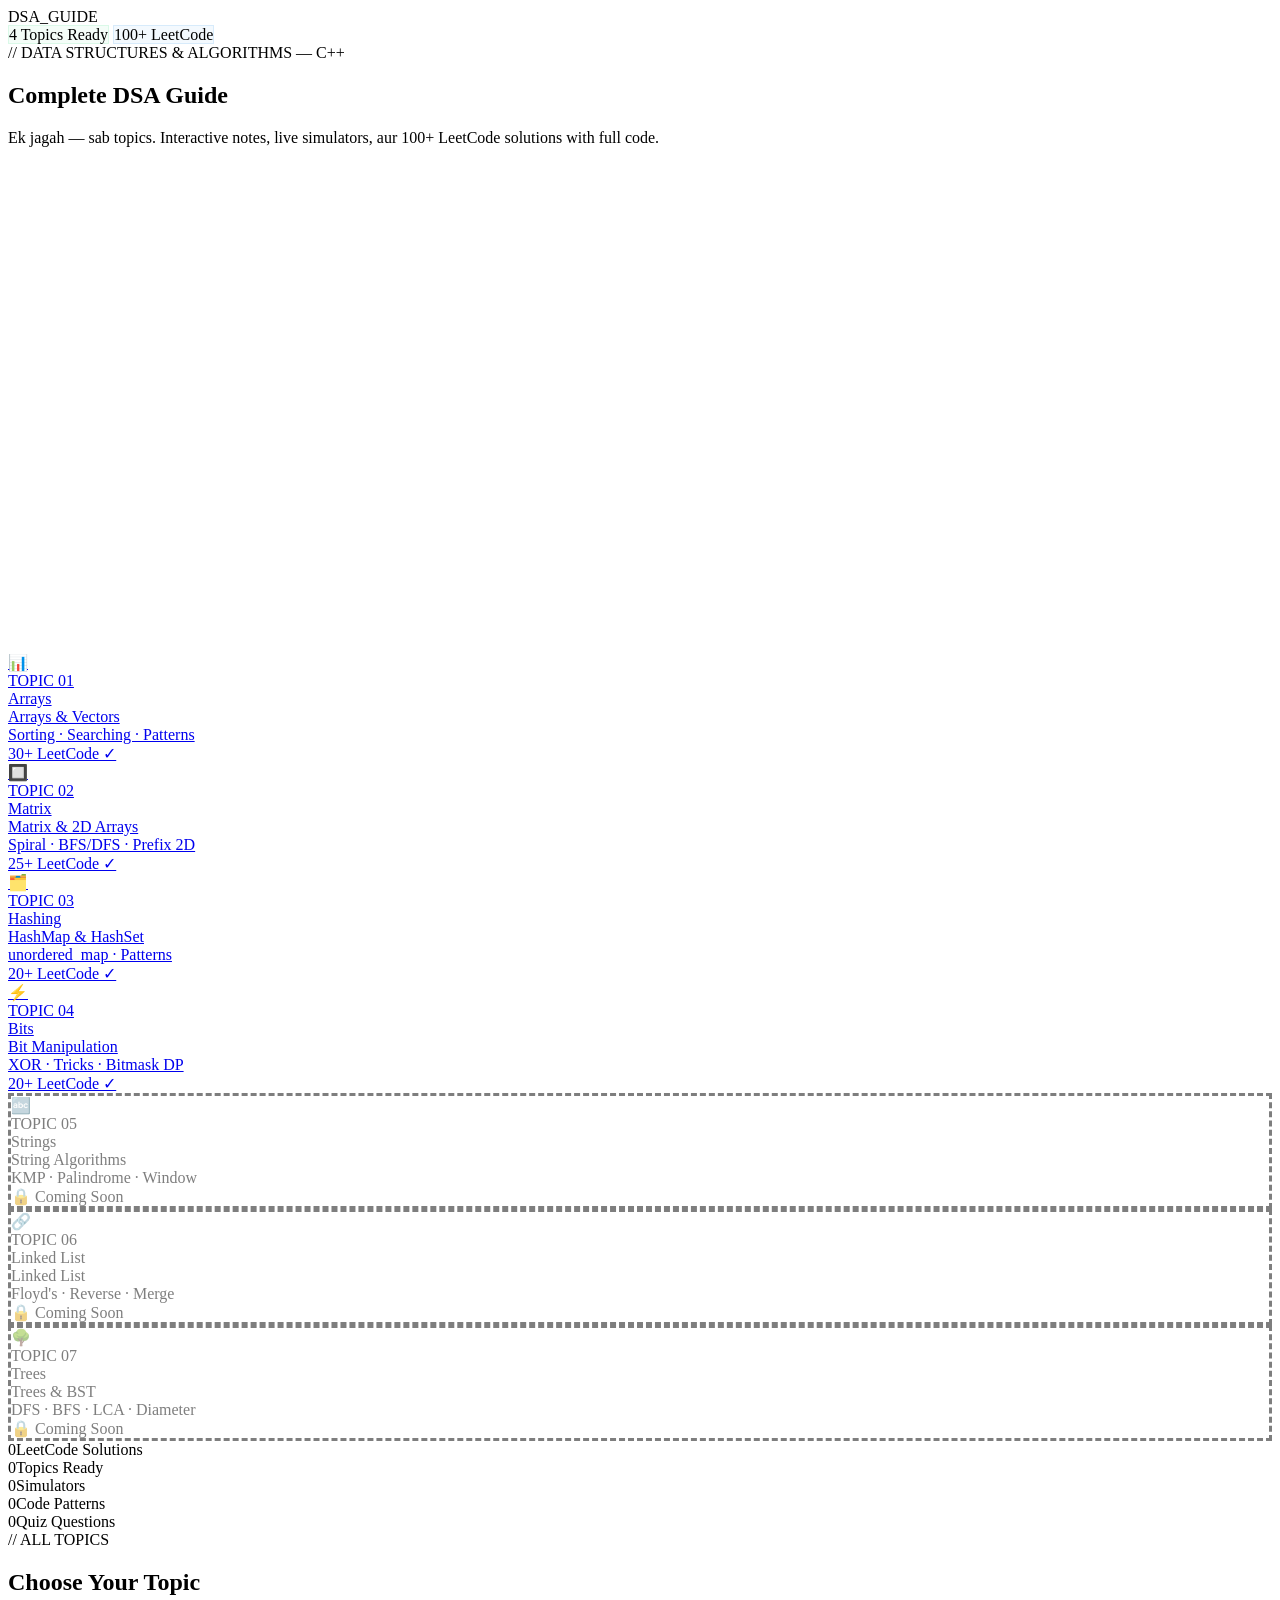
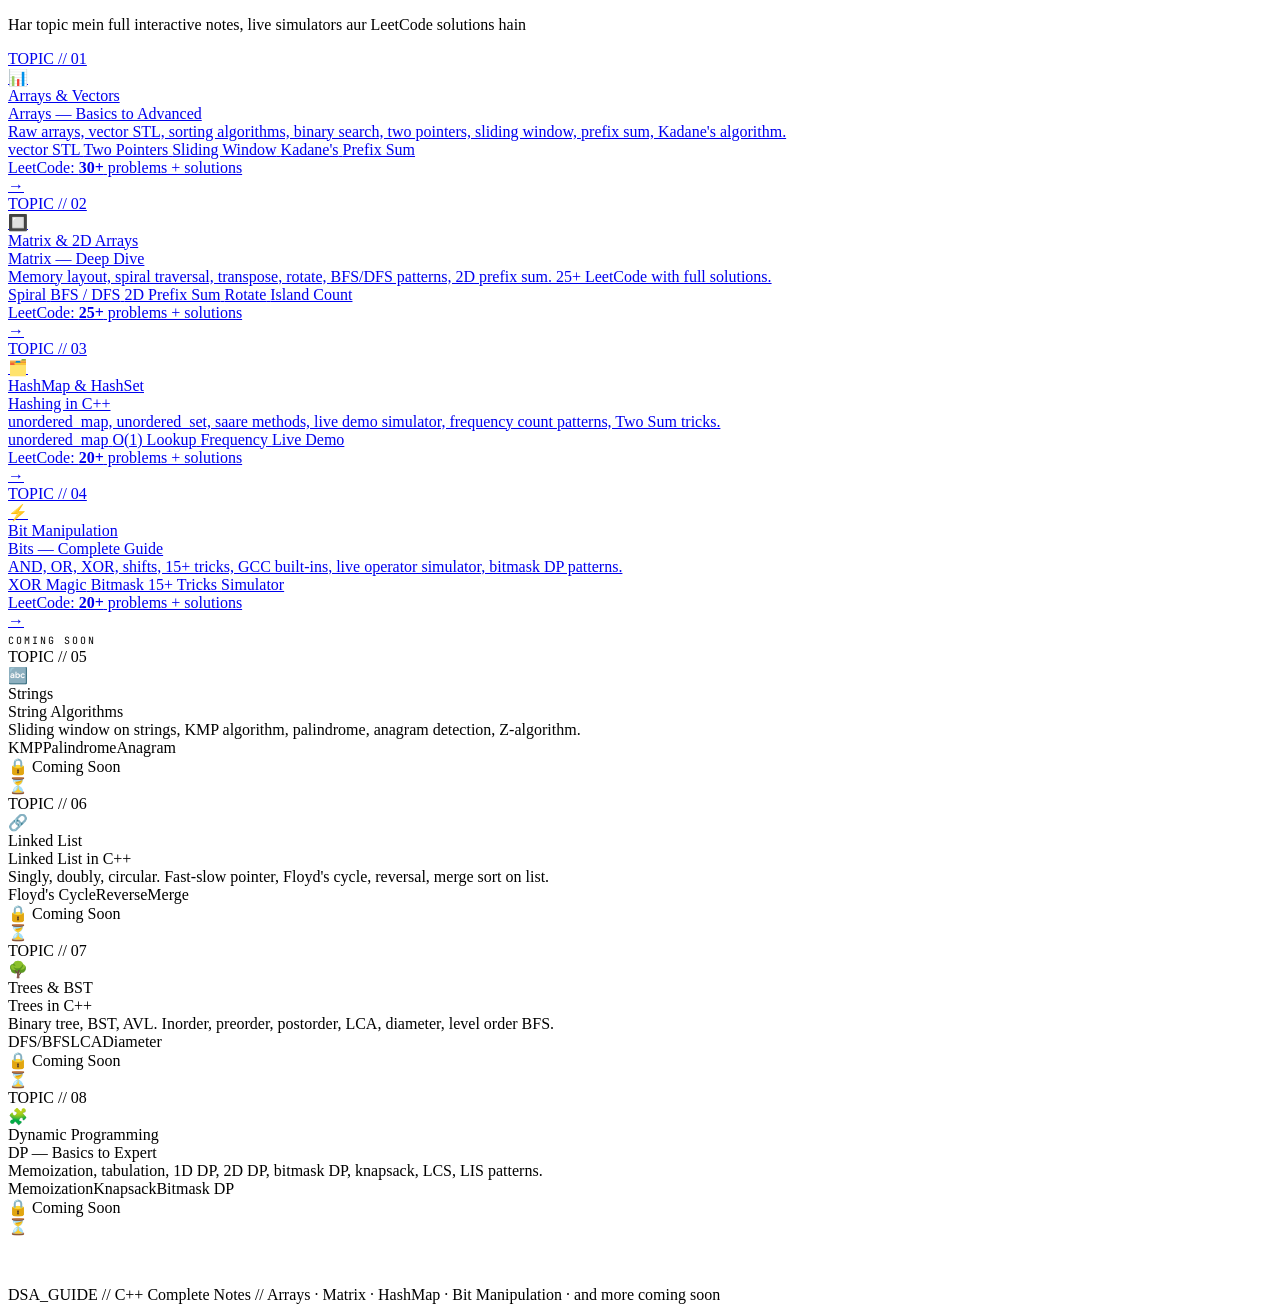
==== index.html @ 119d4ad2 "Add files via upload" ====
<!DOCTYPE html>
<html lang="hi">
<head>
<meta charset="UTF-8"/>
<meta name="viewport" content="width=device-width, initial-scale=1.0"/>
<title>DSA Guide — Complete Learning Hub</title>

<link rel="stylesheet" href="style.css">
<link href="https://fonts.googleapis.com/css2?family=Space+Grotesk:wght@300;400;500;600;700&family=Orbitron:wght@400;700;900&family=JetBrains+Mono:wght@400;600;700&display=swap" rel="stylesheet"/>


</head>
<body>

<div class="c-dot" id="cDot"></div>
<div class="c-ring" id="cRing"></div>
<div class="grid-bg"></div>
<div class="bglow"></div>

<!-- ── HEADER ── -->
<header class="site-header">
  <div class="logo">DSA_GUIDE</div>
  <div class="header-right">
    <span class="hbadge" style="background:rgba(118,228,167,.08);color:var(--c2);border:1px solid rgba(118,228,167,.2);">4 Topics Ready</span>
    <span class="hbadge" style="background:rgba(99,179,237,.08);color:var(--c1);border:1px solid rgba(99,179,237,.2);">100+ LeetCode</span>
  </div>
</header>

<!-- ── HERO ── -->
<section class="hero">
  <div class="hero-eyebrow">// DATA STRUCTURES & ALGORITHMS — C++</div>
  <h1 class="hero-title">
    <span class="t1">Complete</span>
    <span class="t2">DSA Guide</span>
  </h1>
  <p class="hero-sub">Ek jagah — sab topics. Interactive notes, live simulators, aur 100+ LeetCode solutions with full code.</p>

  <!-- 3D VISUALIZER -->
  <div class="viz3d">

    <!-- orbit rings decorative -->
    <div class="oring" style="width:190px;height:190px;border-color:rgba(99,179,237,.07);animation-duration:22s;transform:translate(-50%,-50%) rotate(0);">
      <div class="oring-dot" style="background:var(--c1);box-shadow:0 0 8px var(--c1);"></div>
    </div>
    <div class="oring" style="width:300px;height:300px;border-color:rgba(118,228,167,.05);animation-duration:32s;animation-direction:reverse;transform:translate(-50%,-50%) rotate(90deg);">
      <div class="oring-dot" style="background:var(--c2);box-shadow:0 0 8px var(--c2);"></div>
    </div>

    <!-- CENTRAL STICK -->
    <div class="stick-wrap">
      <div class="stick-top"></div>
      <div class="stick-main">
        <div class="stick-tip"></div>
        <div class="stick-bead" style="animation-duration:3.5s;animation-delay:0s;"></div>
        <div class="stick-bead" style="animation-duration:3.5s;animation-delay:-1.75s;"></div>
      </div>
      <div class="stick-bottom"></div>
    </div>

    <!-- ─── NODES ─── -->
    <!-- Each node: position absolute left:50% for right nodes, right:50%+left:auto for left -->
    <!-- RIGHT nodes go to the right of stick, LEFT nodes go to the left -->

    <!-- 01 Arrays — RIGHT, y=20 -->
    <a href="Array/index.html" class="node right" style="top:20px;left:50%;" title="Arrays & Vectors">
      <div class="n-line" style="width:55px;--nc:var(--c1);"></div>
      <div class="n-card" style="--nc:var(--c1);--ng:rgba(99,179,237,.1);--fd:0s;">
        <div class="n-icon">📊</div>
        <div class="n-num">TOPIC 01</div>
        <div class="n-label">Arrays</div>
        <div class="n-title">Arrays & Vectors</div>
        <div class="n-desc">Sorting · Searching · Patterns</div>
        <span class="n-tag" style="--nc:var(--c1);">30+ LeetCode ✓</span>
      </div>
    </a>

    <!-- 02 Matrix — LEFT, y=120 -->
    <a href="MATRIX/index.html" class="node left" style="top:120px;right:50%;left:auto;" title="Matrix & 2D Arrays">
      <div class="n-line" style="width:70px;--nc:var(--c2);"></div>
      <div class="n-card" style="--nc:var(--c2);--ng:rgba(118,228,167,.1);--fd:-0.8s;">
        <div class="n-icon">🔲</div>
        <div class="n-num">TOPIC 02</div>
        <div class="n-label">Matrix</div>
        <div class="n-title">Matrix & 2D Arrays</div>
        <div class="n-desc">Spiral · BFS/DFS · Prefix 2D</div>
        <span class="n-tag" style="--nc:var(--c2);">25+ LeetCode ✓</span>
      </div>
    </a>

    <!-- 03 Hashing — RIGHT, y=230 -->
    <a href="HASHING/index.html" class="node right" style="top:230px;left:50%;" title="HashMap & HashSet">
      <div class="n-line" style="width:80px;--nc:var(--c3);"></div>
      <div class="n-card" style="--nc:var(--c3);--ng:rgba(246,173,85,.1);--fd:-1.5s;">
        <div class="n-icon">🗂️</div>
        <div class="n-num">TOPIC 03</div>
        <div class="n-label">Hashing</div>
        <div class="n-title">HashMap & HashSet</div>
        <div class="n-desc">unordered_map · Patterns</div>
        <span class="n-tag" style="--nc:var(--c3);">20+ LeetCode ✓</span>
      </div>
    </a>

    <!-- 04 Bit Manipulation — LEFT, y=340 -->
    <a href="BIT_MANIPULATION/index.html" class="node left" style="top:340px;right:50%;left:auto;" title="Bit Manipulation">
      <div class="n-line" style="width:90px;--nc:var(--c5);"></div>
      <div class="n-card" style="--nc:var(--c5);--ng:rgba(183,148,244,.1);--fd:-2.2s;">
        <div class="n-icon">⚡</div>
        <div class="n-num">TOPIC 04</div>
        <div class="n-label">Bits</div>
        <div class="n-title">Bit Manipulation</div>
        <div class="n-desc">XOR · Tricks · Bitmask DP</div>
        <span class="n-tag" style="--nc:var(--c5);">20+ LeetCode ✓</span>
      </div>
    </a>

    <!-- 05 Strings — RIGHT, y=455 (COMING SOON) -->
    <div class="node right n-lock" style="top:455px;left:50%;">
      <div class="n-line" style="width:60px;--nc:var(--c7);opacity:.25;"></div>
      <div class="n-card" style="--nc:var(--c7);--ng:rgba(118,228,207,.06);--fd:-0.4s;opacity:.5;border-style:dashed;">
        <div class="n-icon">🔤</div>
        <div class="n-num">TOPIC 05</div>
        <div class="n-label">Strings</div>
        <div class="n-title">String Algorithms</div>
        <div class="n-desc">KMP · Palindrome · Window</div>
        <span class="n-tag" style="--nc:var(--c7);">🔒 Coming Soon</span>
      </div>
    </div>

    <!-- 06 Linked List — LEFT, y=560 (COMING SOON) -->
    <div class="node left n-lock" style="top:560px;right:50%;left:auto;">
      <div class="n-line" style="width:75px;--nc:var(--c4);opacity:.25;"></div>
      <div class="n-card" style="--nc:var(--c4);--ng:rgba(252,129,129,.06);--fd:-3s;opacity:.5;border-style:dashed;">
        <div class="n-icon">🔗</div>
        <div class="n-num">TOPIC 06</div>
        <div class="n-label">Linked List</div>
        <div class="n-title">Linked List</div>
        <div class="n-desc">Floyd's · Reverse · Merge</div>
        <span class="n-tag" style="--nc:var(--c4);">🔒 Coming Soon</span>
      </div>
    </div>

    <!-- 07 Trees — RIGHT, y=660 (COMING SOON) -->
    <div class="node right n-lock" style="top:660px;left:50%;">
      <div class="n-line" style="width:65px;--nc:var(--c6);opacity:.25;"></div>
      <div class="n-card" style="--nc:var(--c6);--ng:rgba(246,224,94,.05);--fd:-1.2s;opacity:.5;border-style:dashed;">
        <div class="n-icon">🌳</div>
        <div class="n-num">TOPIC 07</div>
        <div class="n-label">Trees</div>
        <div class="n-title">Trees & BST</div>
        <div class="n-desc">DFS · BFS · LCA · Diameter</div>
        <span class="n-tag" style="--nc:var(--c6);">🔒 Coming Soon</span>
      </div>
    </div>

  </div><!-- /viz3d -->
</section>

<!-- ── STATS ── -->
<div class="stats-wrap reveal">
  <div class="stats-bar">
    <div class="stat-item" style="--sc:var(--c1);"><span class="stat-num" data-target="100">0</span><span class="stat-label">LeetCode Solutions</span></div>
    <div class="stat-item" style="--sc:var(--c2);"><span class="stat-num" data-target="4">0</span><span class="stat-label">Topics Ready</span></div>
    <div class="stat-item" style="--sc:var(--c3);"><span class="stat-num" data-target="6">0</span><span class="stat-label">Simulators</span></div>
    <div class="stat-item" style="--sc:var(--c5);"><span class="stat-num" data-target="40">0</span><span class="stat-label">Code Patterns</span></div>
    <div class="stat-item" style="--sc:var(--c7);"><span class="stat-num" data-target="30">0</span><span class="stat-label">Quiz Questions</span></div>
  </div>
</div>

<!-- ── TOPICS GRID ── -->
<div class="main-section" id="topics">
  <div class="sec-hdr reveal">
    <div class="sec-eye">// ALL TOPICS</div>
    <h2 class="sec-title">Choose Your Topic</h2>
    <p class="sec-sub">Har topic mein full interactive notes, live simulators aur LeetCode solutions hain</p>
  </div>

  <!-- AVAILABLE -->
  <div class="cards-grid reveal">

    <!-- Arrays -->
    <a href="Array/index.html" class="t-card" style="--cc:var(--c1);--cg:rgba(99,179,237,.07);--cib:rgba(99,179,237,.08);--cib2:rgba(99,179,237,.25);">
      <div class="tc-num">TOPIC // 01</div>
      <div class="tc-icon">📊</div>
      <div class="tc-cat" style="color:var(--c1);">Arrays & Vectors</div>
      <div class="tc-name">Arrays — Basics to Advanced</div>
      <div class="tc-desc">Raw arrays, vector STL, sorting algorithms, binary search, two pointers, sliding window, prefix sum, Kadane's algorithm.</div>
      <div class="tc-tags">
        <span class="tc-tag">vector STL</span>
        <span class="tc-tag">Two Pointers</span>
        <span class="tc-tag">Sliding Window</span>
        <span class="tc-tag">Kadane's</span>
        <span class="tc-tag">Prefix Sum</span>
      </div>
      <div class="tc-foot">
        <div class="tc-info">LeetCode: <b>30+</b> problems + solutions</div>
        <div class="tc-arrow">→</div>
      </div>
    </a>

    <!-- Matrix -->
    <a href="MATRIX/index.html" class="t-card" style="--cc:var(--c2);--cg:rgba(118,228,167,.07);--cib:rgba(118,228,167,.08);--cib2:rgba(118,228,167,.25);">
      <div class="tc-num">TOPIC // 02</div>
      <div class="tc-icon">🔲</div>
      <div class="tc-cat" style="color:var(--c2);">Matrix & 2D Arrays</div>
      <div class="tc-name">Matrix — Deep Dive</div>
      <div class="tc-desc">Memory layout, spiral traversal, transpose, rotate, BFS/DFS patterns, 2D prefix sum. 25+ LeetCode with full solutions.</div>
      <div class="tc-tags">
        <span class="tc-tag">Spiral</span>
        <span class="tc-tag">BFS / DFS</span>
        <span class="tc-tag">2D Prefix Sum</span>
        <span class="tc-tag">Rotate</span>
        <span class="tc-tag">Island Count</span>
      </div>
      <div class="tc-foot">
        <div class="tc-info">LeetCode: <b>25+</b> problems + solutions</div>
        <div class="tc-arrow" style="--cc:var(--c2);">→</div>
      </div>
    </a>

    <!-- Hashing -->
    <a href="HASHING/index.html" class="t-card" style="--cc:var(--c3);--cg:rgba(246,173,85,.07);--cib:rgba(246,173,85,.08);--cib2:rgba(246,173,85,.25);">
      <div class="tc-num">TOPIC // 03</div>
      <div class="tc-icon">🗂️</div>
      <div class="tc-cat" style="color:var(--c3);">HashMap & HashSet</div>
      <div class="tc-name">Hashing in C++</div>
      <div class="tc-desc">unordered_map, unordered_set, saare methods, live demo simulator, frequency count patterns, Two Sum tricks.</div>
      <div class="tc-tags">
        <span class="tc-tag">unordered_map</span>
        <span class="tc-tag">O(1) Lookup</span>
        <span class="tc-tag">Frequency</span>
        <span class="tc-tag">Live Demo</span>
      </div>
      <div class="tc-foot">
        <div class="tc-info">LeetCode: <b>20+</b> problems + solutions</div>
        <div class="tc-arrow" style="--cc:var(--c3);">→</div>
      </div>
    </a>

    <!-- Bit Manipulation -->
    <a href="BIT_MANIPULATION/index.html" class="t-card" style="--cc:var(--c5);--cg:rgba(183,148,244,.07);--cib:rgba(183,148,244,.08);--cib2:rgba(183,148,244,.25);">
      <div class="tc-num">TOPIC // 04</div>
      <div class="tc-icon">⚡</div>
      <div class="tc-cat" style="color:var(--c5);">Bit Manipulation</div>
      <div class="tc-name">Bits — Complete Guide</div>
      <div class="tc-desc">AND, OR, XOR, shifts, 15+ tricks, GCC built-ins, live operator simulator, bitmask DP patterns.</div>
      <div class="tc-tags">
        <span class="tc-tag">XOR Magic</span>
        <span class="tc-tag">Bitmask</span>
        <span class="tc-tag">15+ Tricks</span>
        <span class="tc-tag">Simulator</span>
      </div>
      <div class="tc-foot">
        <div class="tc-info">LeetCode: <b>20+</b> problems + solutions</div>
        <div class="tc-arrow" style="--cc:var(--c5);">→</div>
      </div>
    </a>

  </div>

  <div class="divider reveal">
    <div class="div-line"></div>
    <div class="div-dot"></div>
    <span style="font-family:'JetBrains Mono',monospace;font-size:10px;color:var(--muted);letter-spacing:2px;white-space:nowrap;">COMING SOON</span>
    <div class="div-dot"></div>
    <div class="div-line"></div>
  </div>

  <!-- COMING SOON CARDS -->
  <div class="cards-grid reveal">

    <div class="t-card locked" style="--cc:var(--c7);--cg:rgba(118,228,207,.05);--cib:rgba(118,228,207,.06);--cib2:rgba(118,228,207,.15);">
      <div class="tc-num">TOPIC // 05</div>
      <div class="tc-icon">🔤</div>
      <div class="tc-cat" style="color:var(--c7);">Strings</div>
      <div class="tc-name">String Algorithms</div>
      <div class="tc-desc">Sliding window on strings, KMP algorithm, palindrome, anagram detection, Z-algorithm.</div>
      <div class="tc-tags"><span class="tc-tag">KMP</span><span class="tc-tag">Palindrome</span><span class="tc-tag">Anagram</span></div>
      <div class="tc-foot"><div class="tc-info" style="color:var(--muted);">🔒 Coming Soon</div><div class="tc-arrow" style="--cc:var(--c7);">⏳</div></div>
    </div>

    <div class="t-card locked" style="--cc:var(--c4);--cg:rgba(252,129,129,.05);--cib:rgba(252,129,129,.06);--cib2:rgba(252,129,129,.15);">
      <div class="tc-num">TOPIC // 06</div>
      <div class="tc-icon">🔗</div>
      <div class="tc-cat" style="color:var(--c4);">Linked List</div>
      <div class="tc-name">Linked List in C++</div>
      <div class="tc-desc">Singly, doubly, circular. Fast-slow pointer, Floyd's cycle, reversal, merge sort on list.</div>
      <div class="tc-tags"><span class="tc-tag">Floyd's Cycle</span><span class="tc-tag">Reverse</span><span class="tc-tag">Merge</span></div>
      <div class="tc-foot"><div class="tc-info" style="color:var(--muted);">🔒 Coming Soon</div><div class="tc-arrow" style="--cc:var(--c4);">⏳</div></div>
    </div>

    <div class="t-card locked" style="--cc:var(--c6);--cg:rgba(246,224,94,.04);--cib:rgba(246,224,94,.06);--cib2:rgba(246,224,94,.15);">
      <div class="tc-num">TOPIC // 07</div>
      <div class="tc-icon">🌳</div>
      <div class="tc-cat" style="color:var(--c6);">Trees & BST</div>
      <div class="tc-name">Trees in C++</div>
      <div class="tc-desc">Binary tree, BST, AVL. Inorder, preorder, postorder, LCA, diameter, level order BFS.</div>
      <div class="tc-tags"><span class="tc-tag">DFS/BFS</span><span class="tc-tag">LCA</span><span class="tc-tag">Diameter</span></div>
      <div class="tc-foot"><div class="tc-info" style="color:var(--muted);">🔒 Coming Soon</div><div class="tc-arrow" style="--cc:var(--c6);">⏳</div></div>
    </div>

    <div class="t-card locked" style="--cc:var(--c8);--cg:rgba(252,141,211,.04);--cib:rgba(252,141,211,.06);--cib2:rgba(252,141,211,.15);">
      <div class="tc-num">TOPIC // 08</div>
      <div class="tc-icon">🧩</div>
      <div class="tc-cat" style="color:var(--c8);">Dynamic Programming</div>
      <div class="tc-name">DP — Basics to Expert</div>
      <div class="tc-desc">Memoization, tabulation, 1D DP, 2D DP, bitmask DP, knapsack, LCS, LIS patterns.</div>
      <div class="tc-tags"><span class="tc-tag">Memoization</span><span class="tc-tag">Knapsack</span><span class="tc-tag">Bitmask DP</span></div>
      <div class="tc-foot"><div class="tc-info" style="color:var(--muted);">🔒 Coming Soon</div><div class="tc-arrow" style="--cc:var(--c8);">⏳</div></div>
    </div>

  </div>

  <!-- HOW TO USE -->
  <div class="divider reveal" style="margin-top:50px;">
    <div class="div-line"></div>
    <div class="div-dot"></div>
    <div class="div-line"></div>
  </div>


  </div>

</div>

<footer class="footer">
  DSA_GUIDE // C++ Complete Notes // Arrays · Matrix · HashMap · Bit Manipulation · and more coming soon
</footer>
<script src="script.js"></script>
</body>
</html>
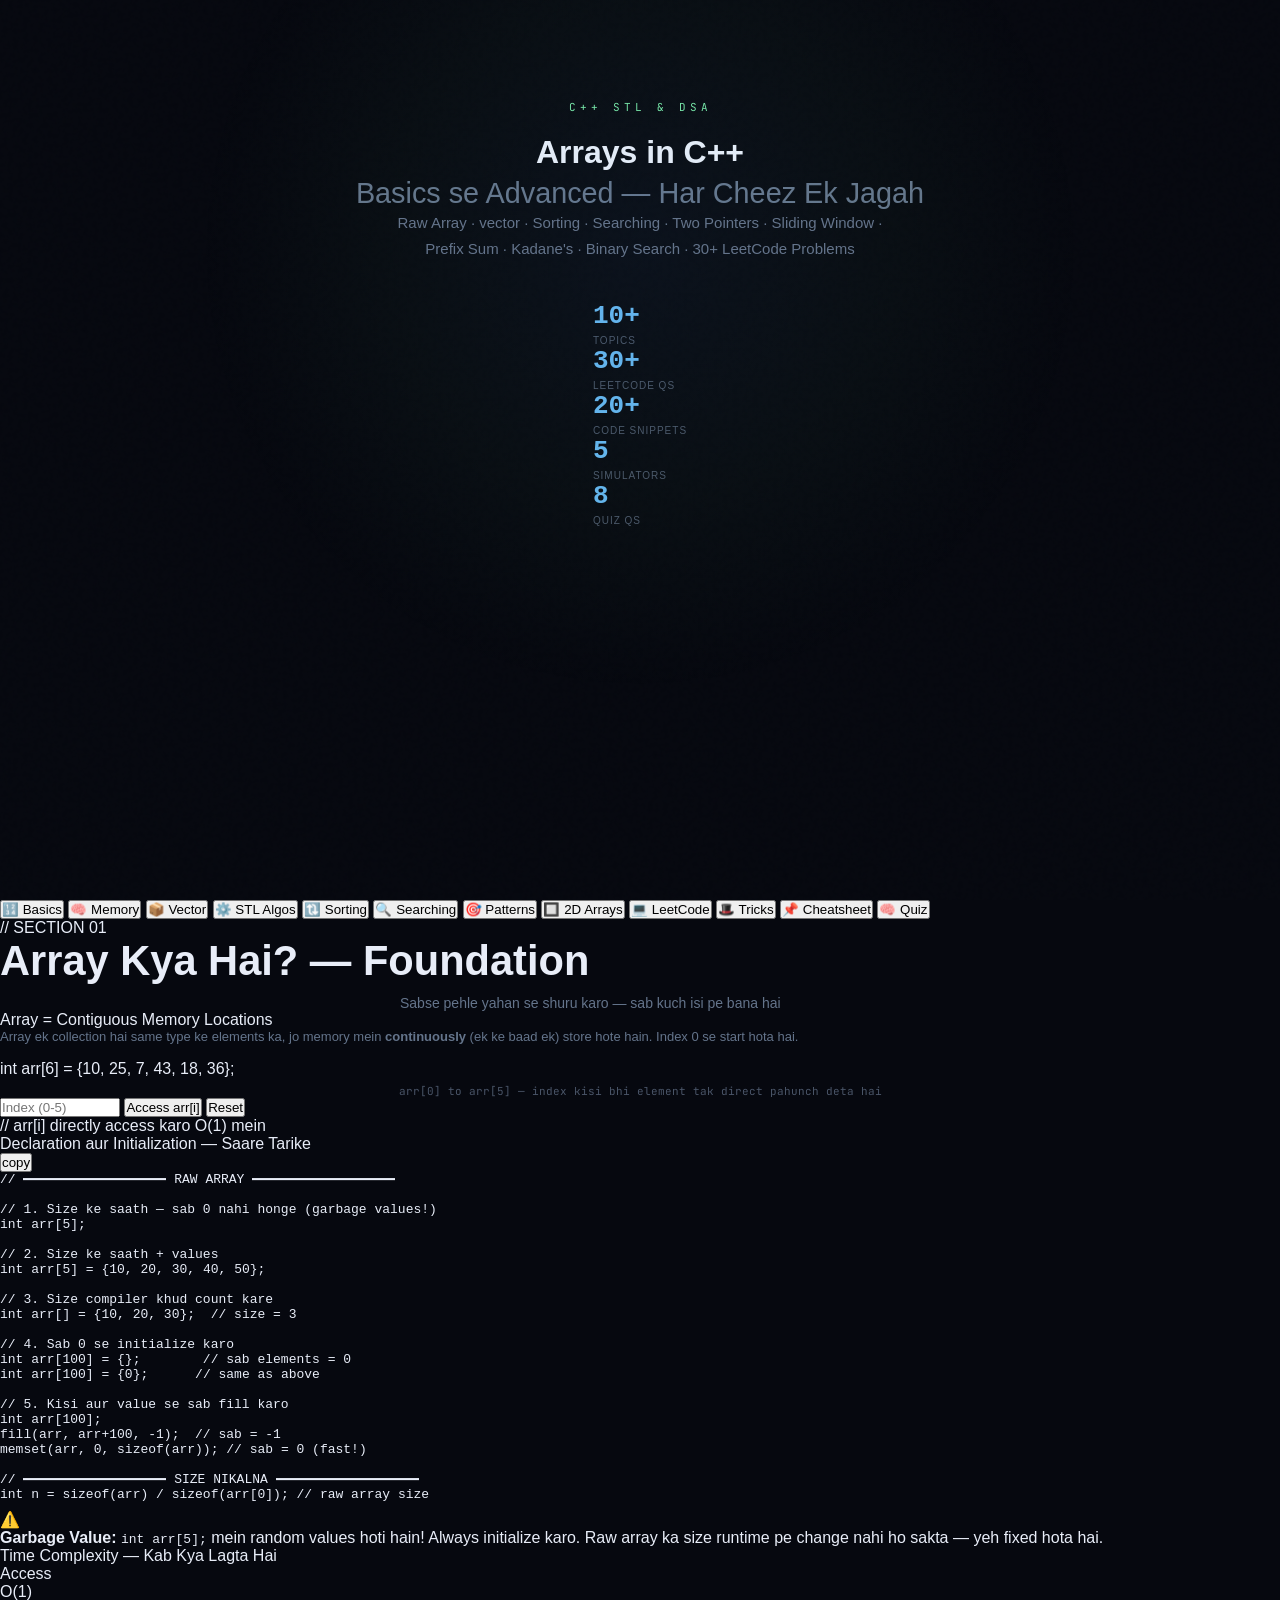
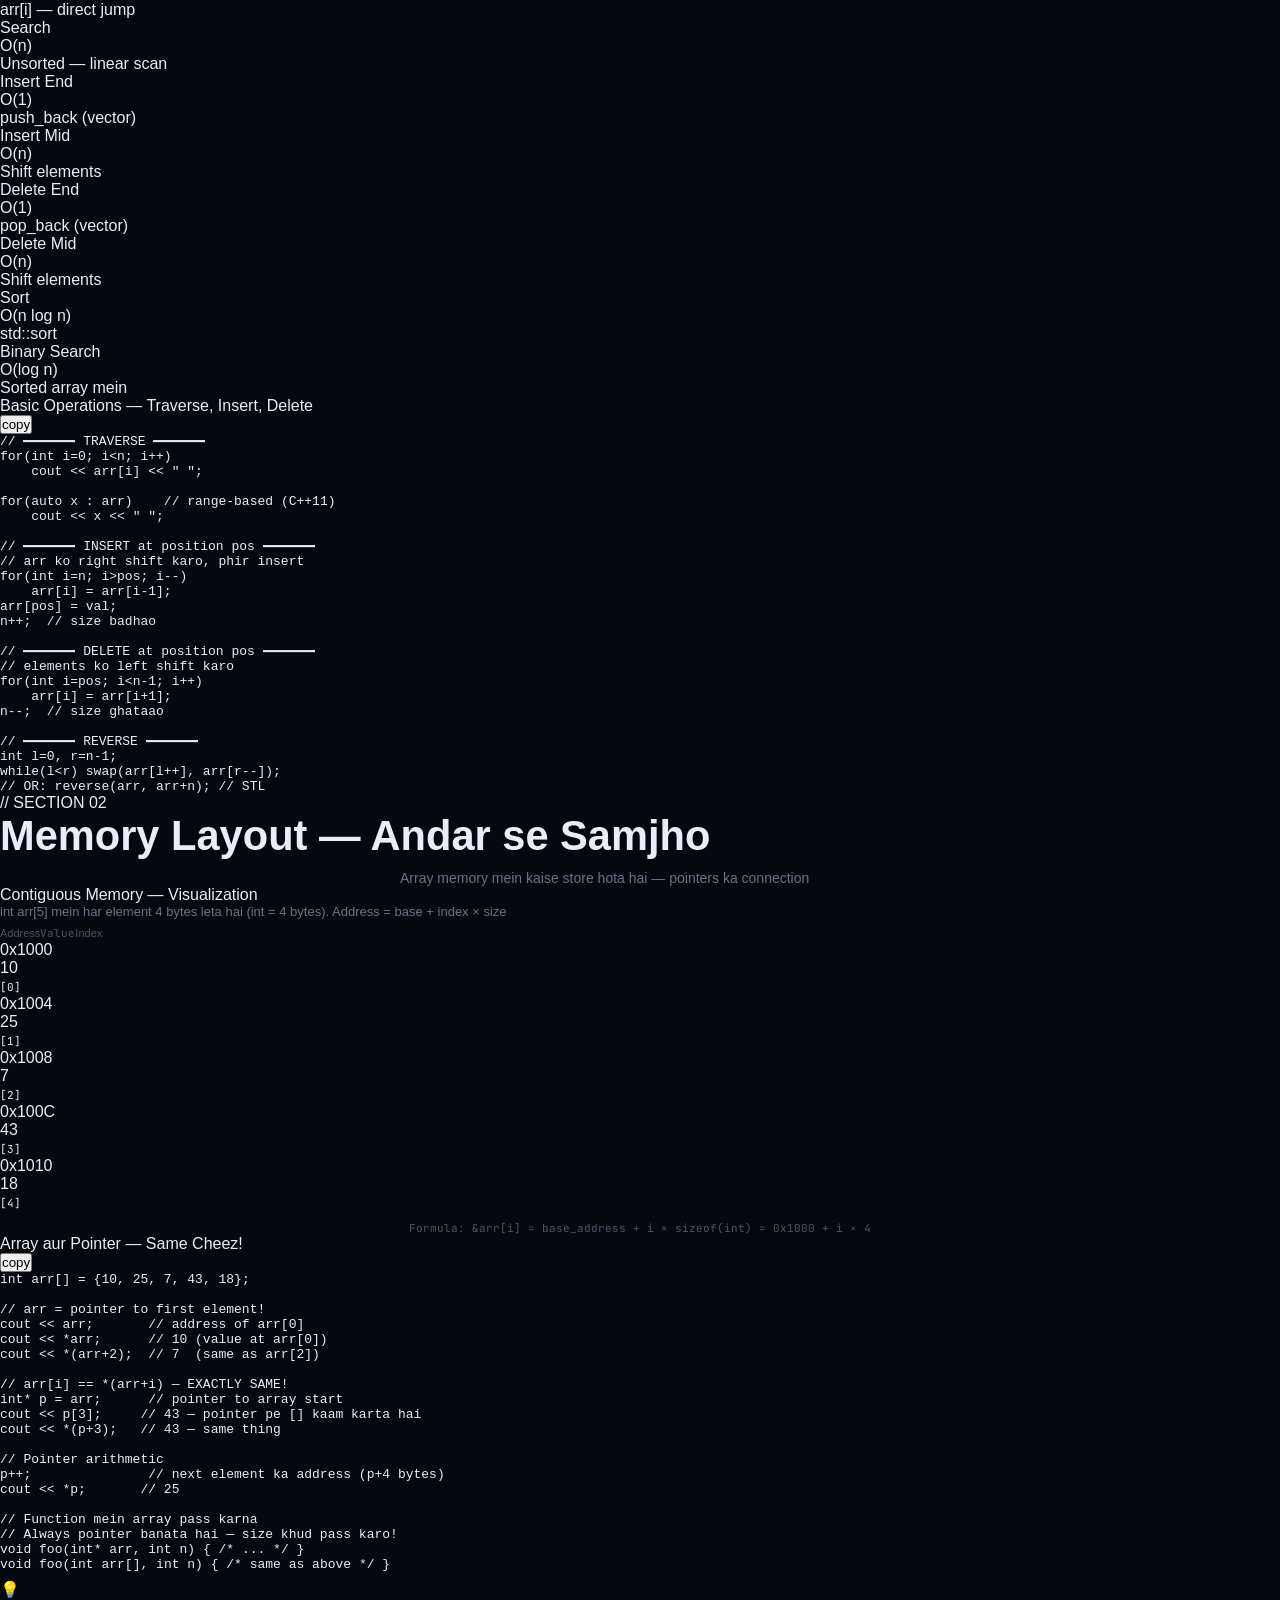
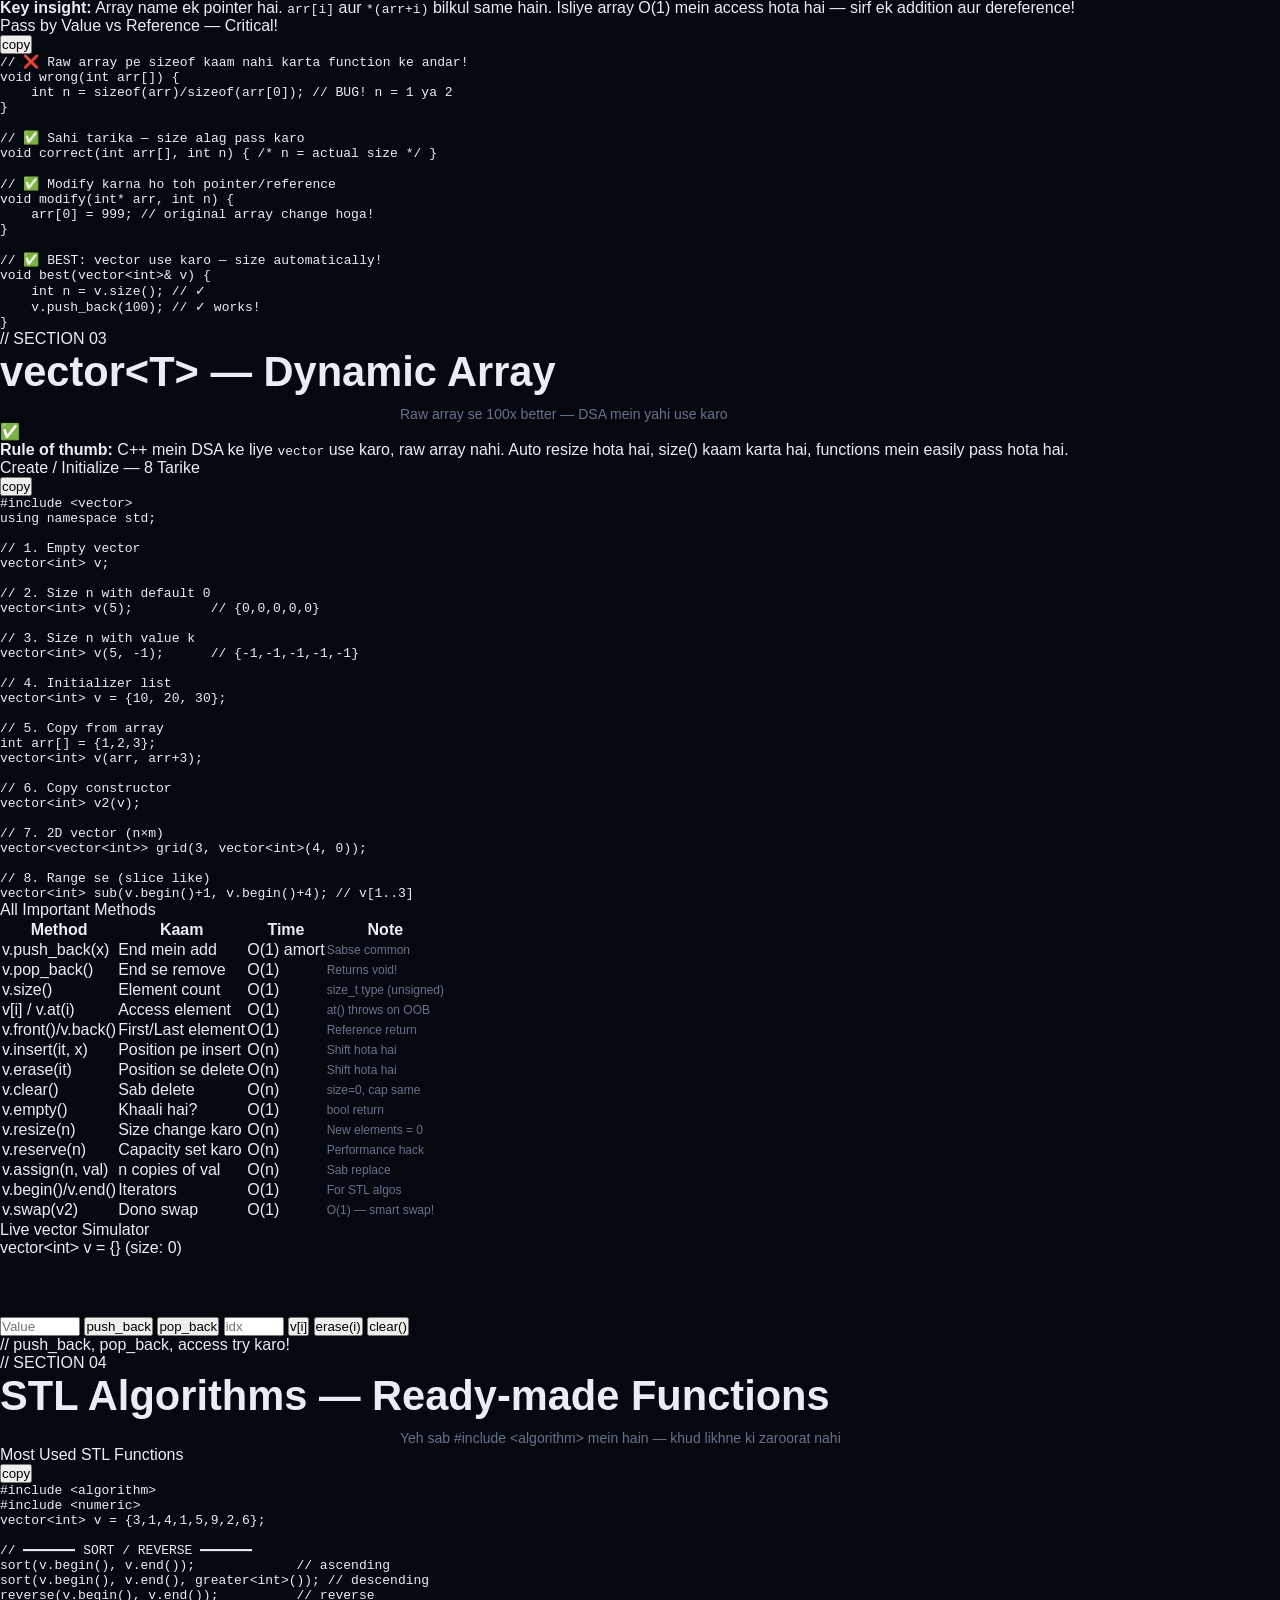
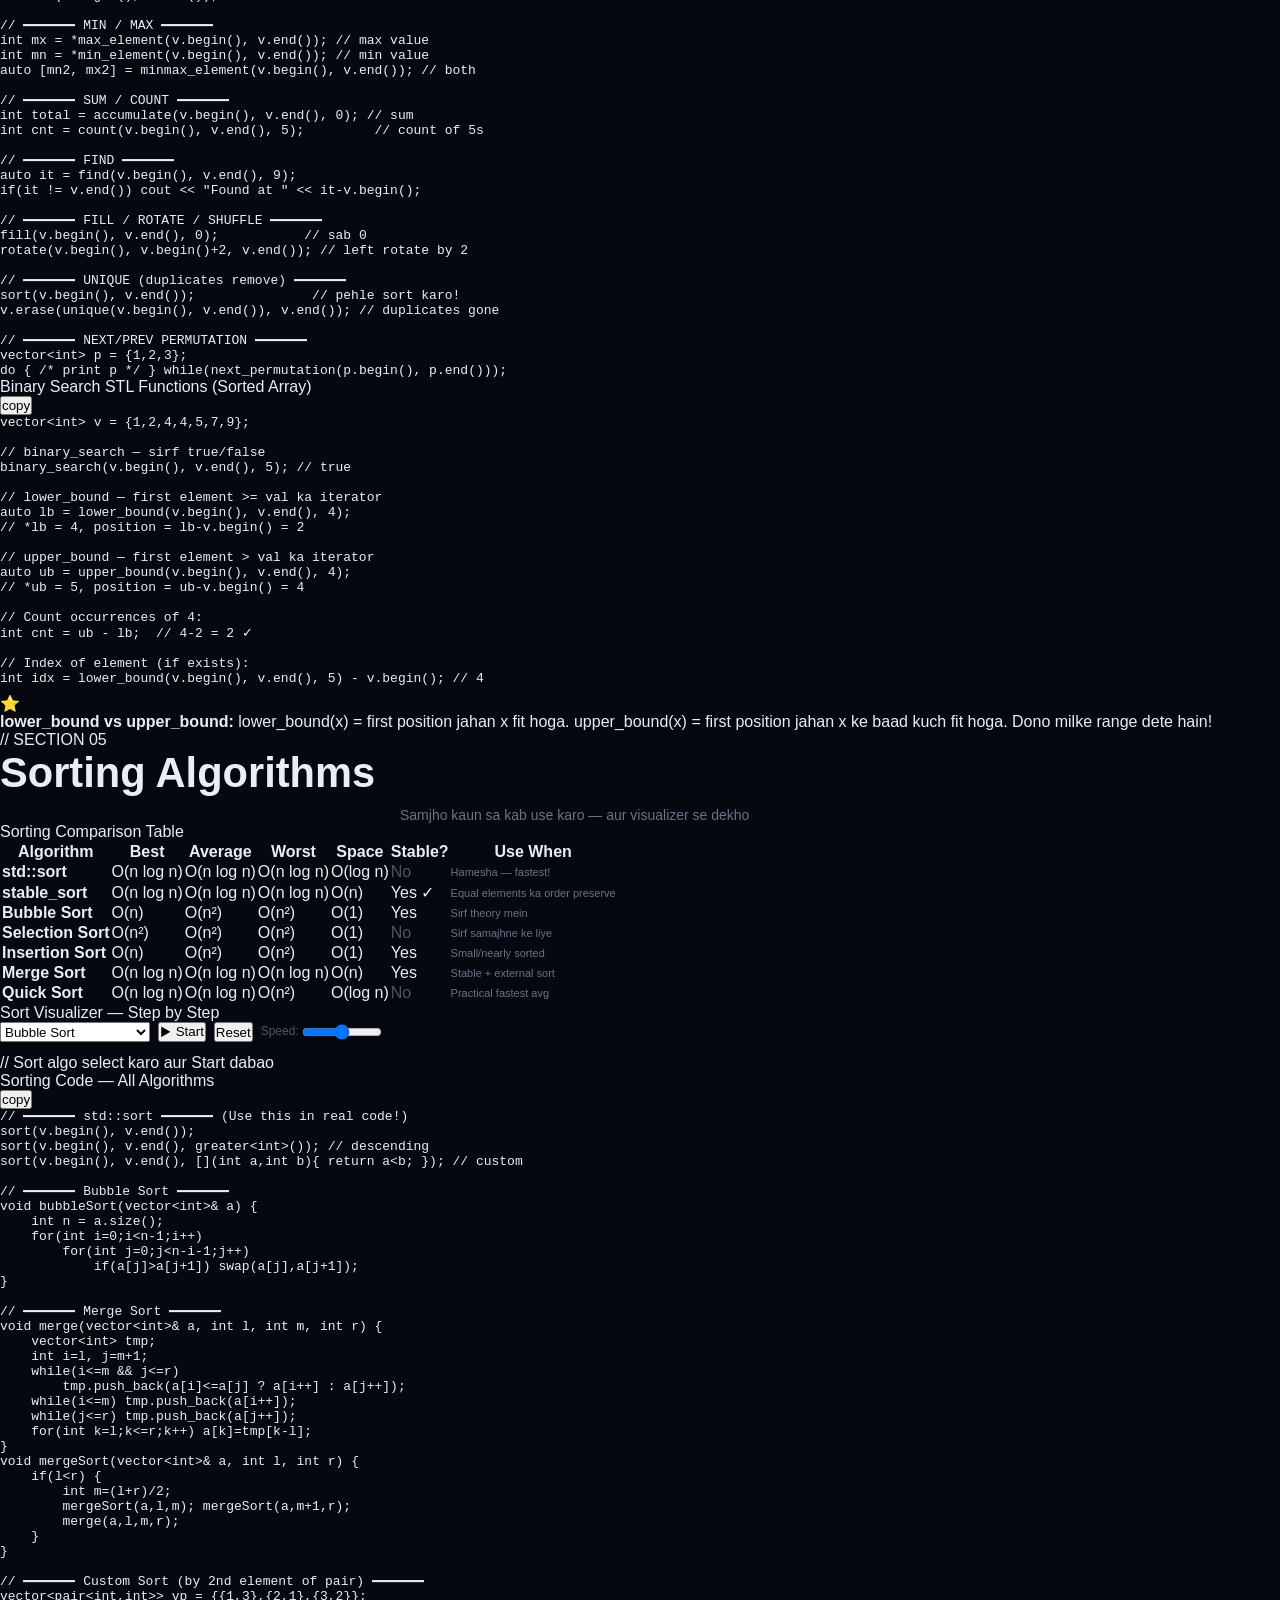
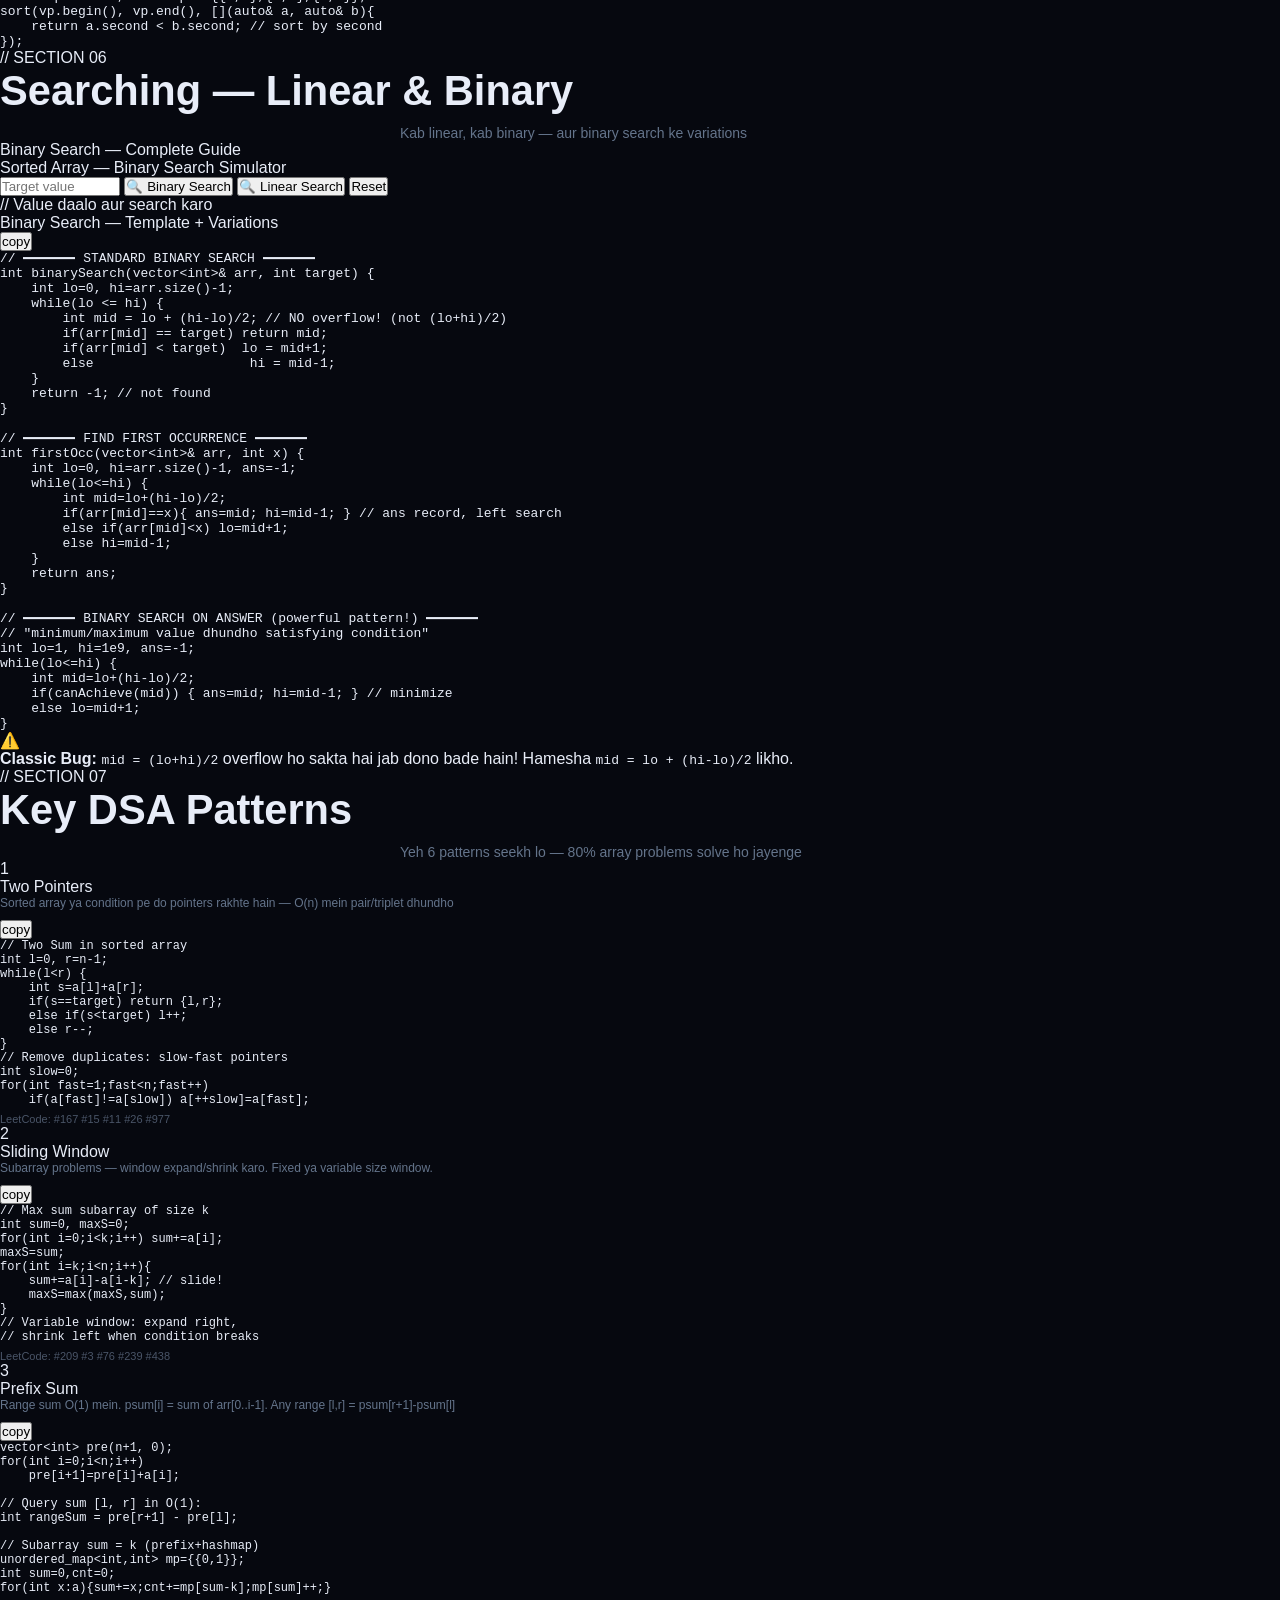
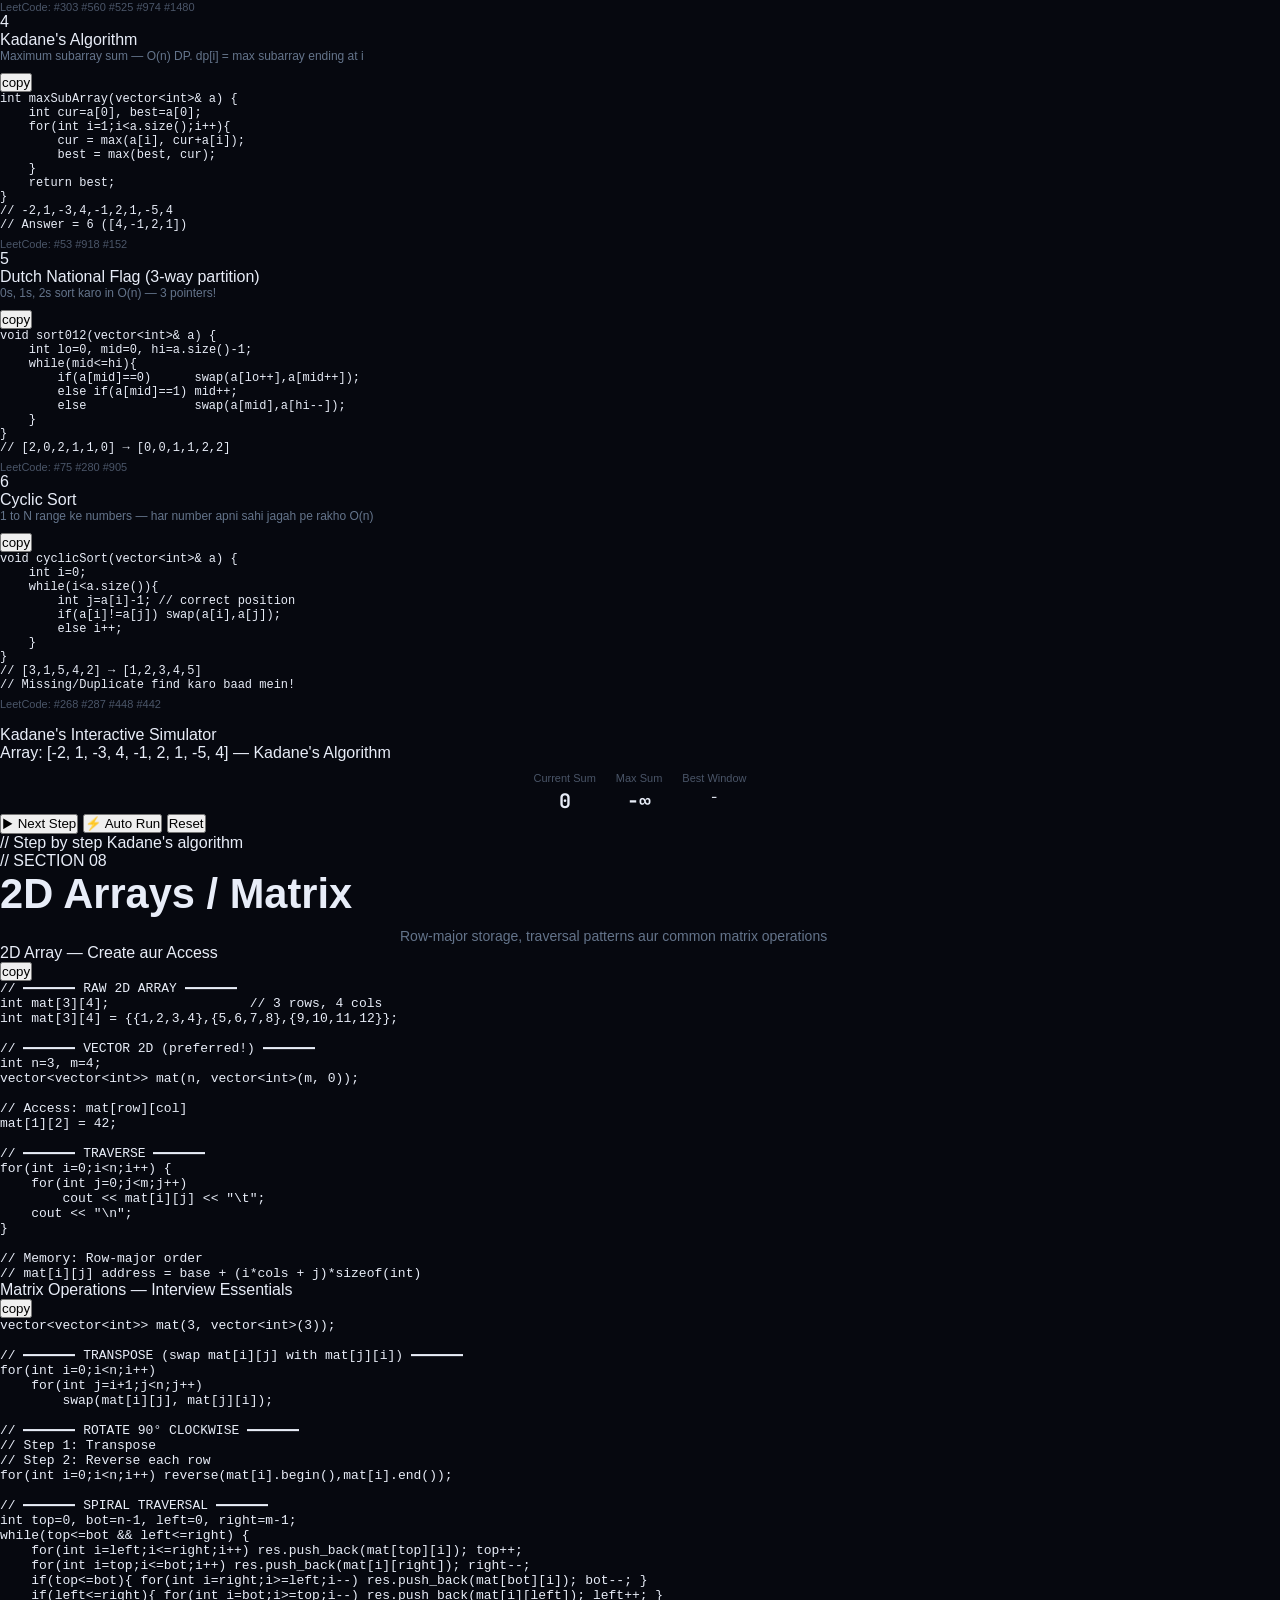
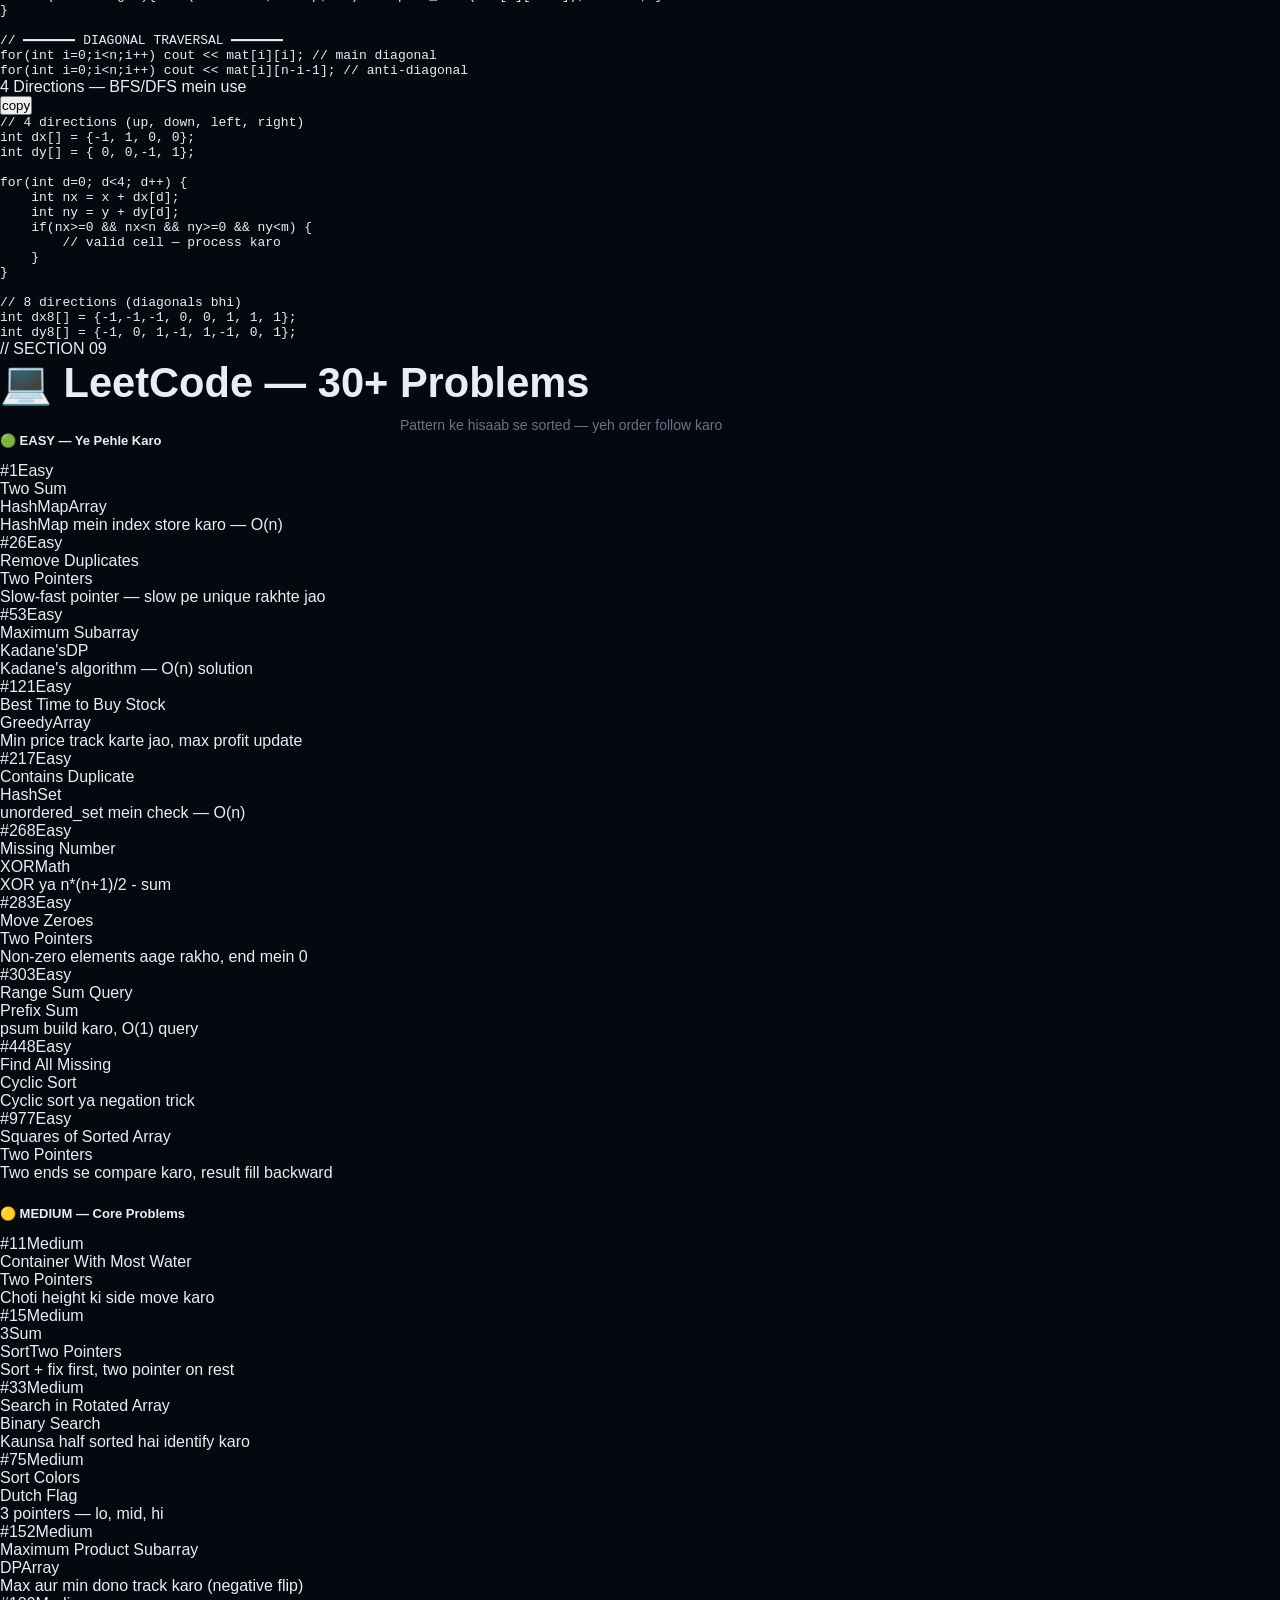
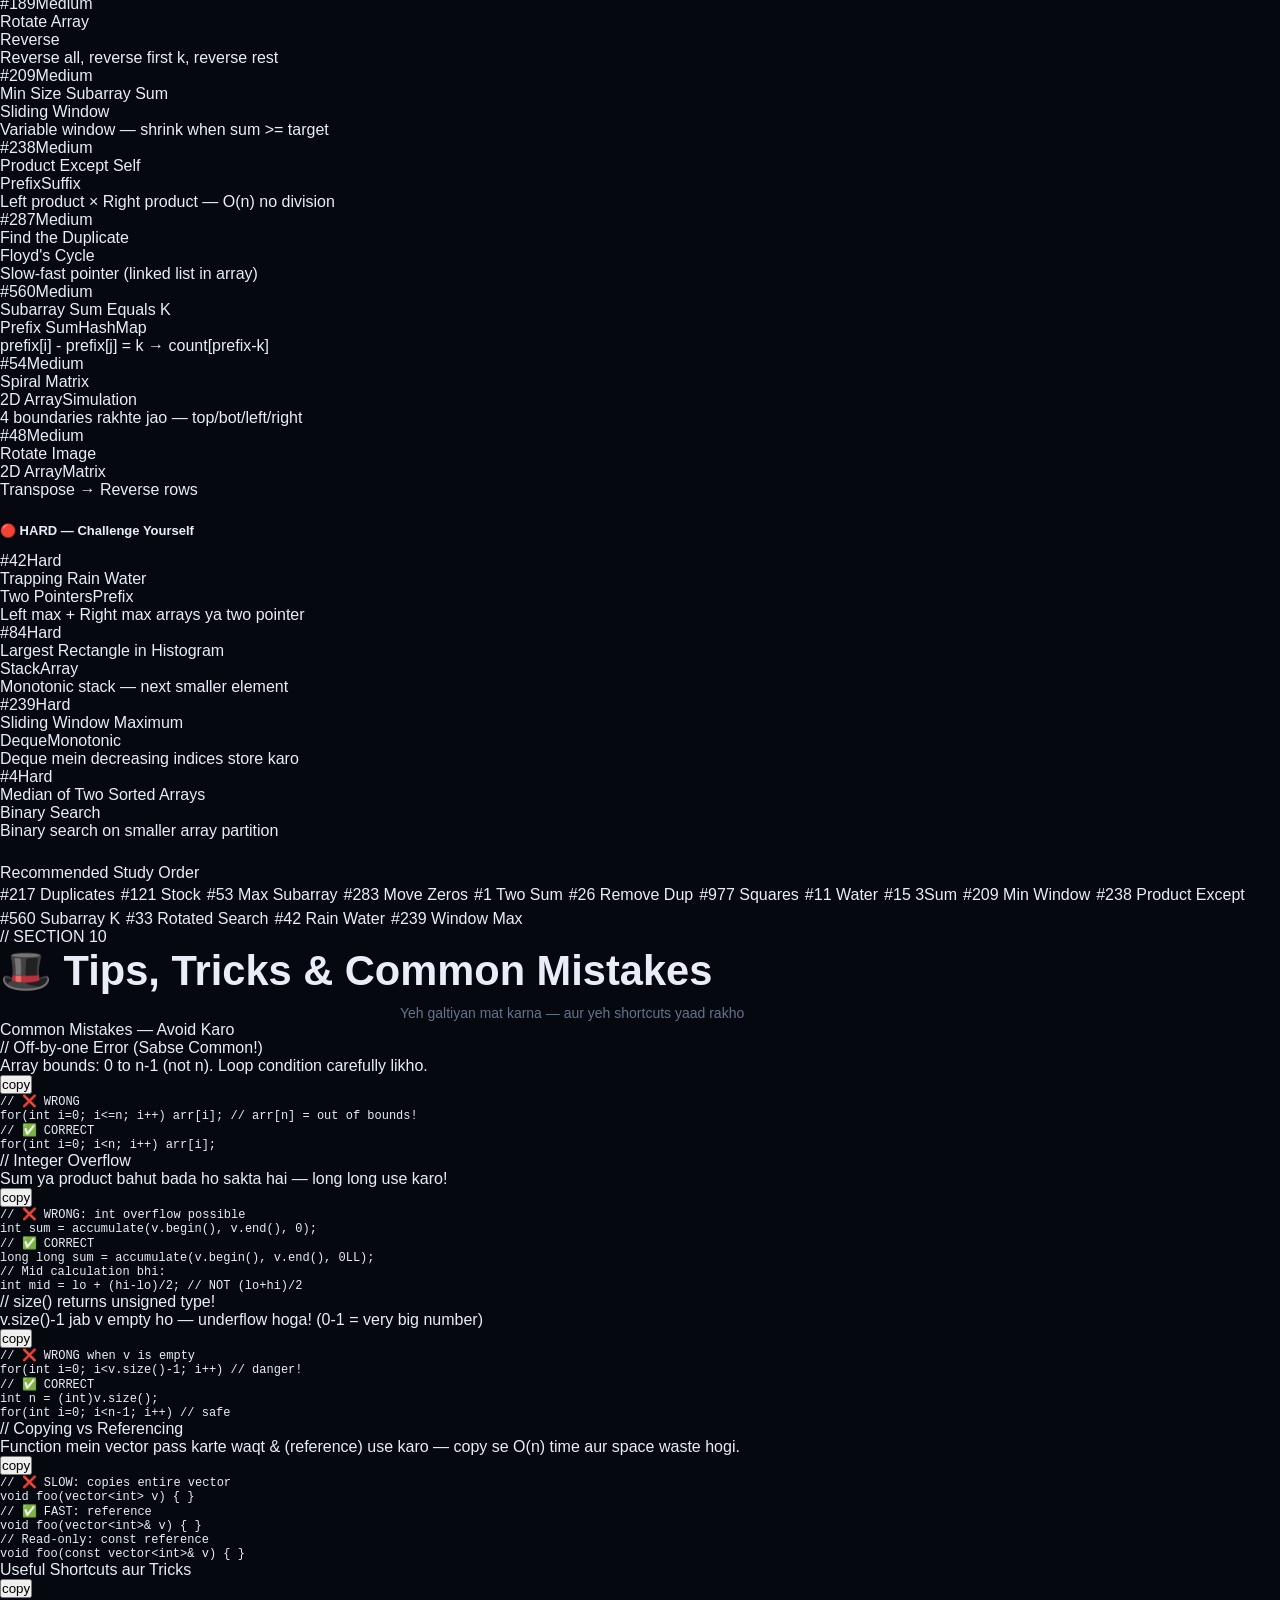
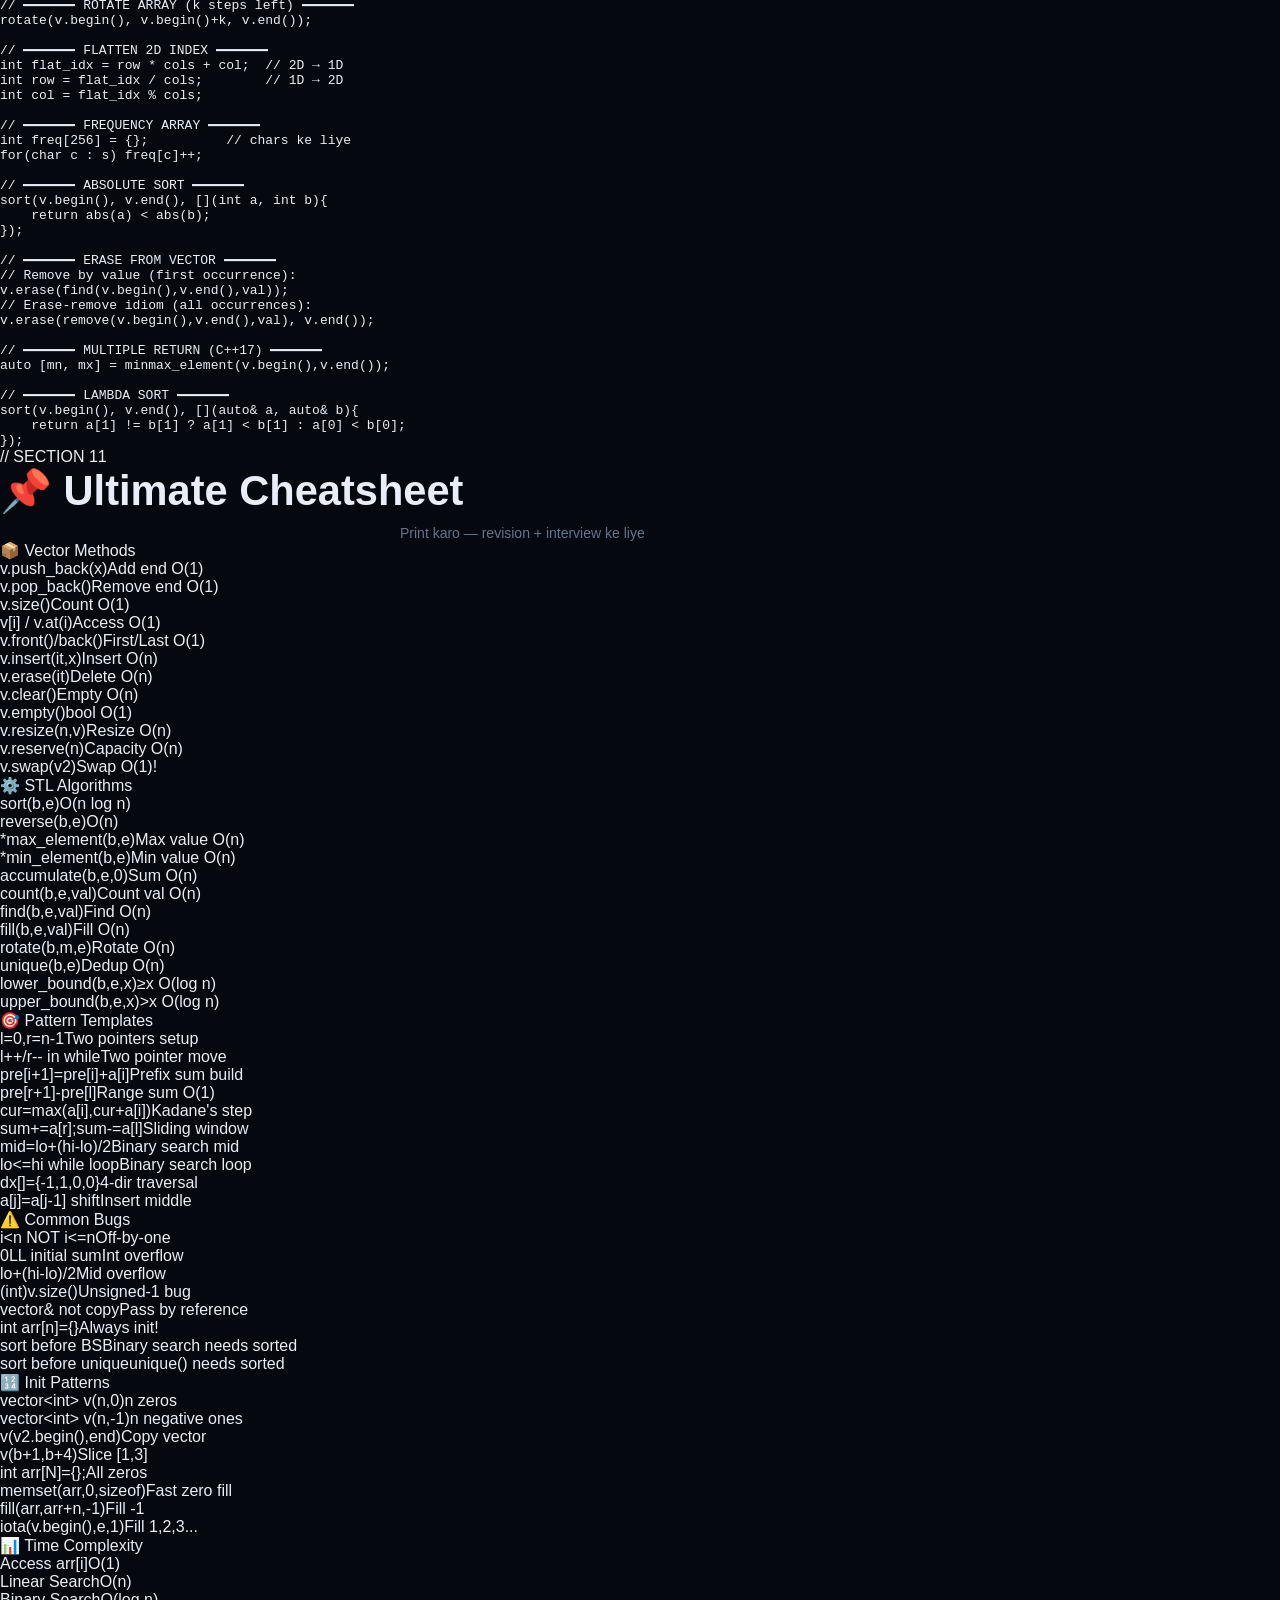
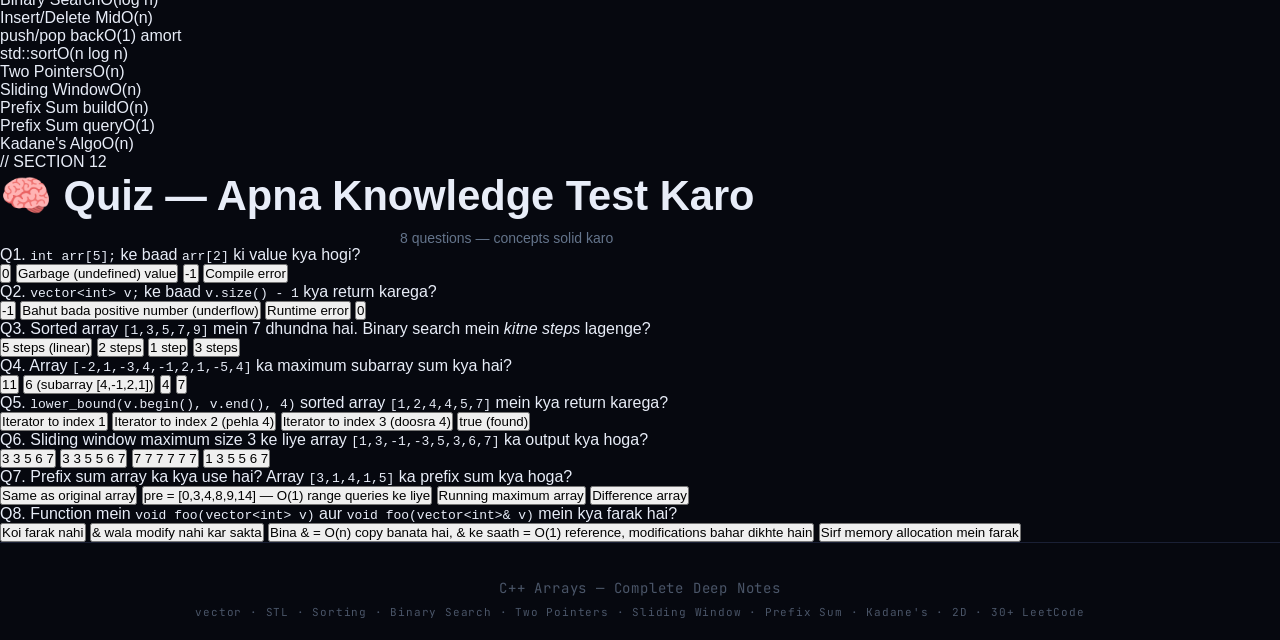
==== commit 32620635: "Add files via upload" ====
--- a/index.html
+++ b/index.html
@@ -3,328 +3,1158 @@
 <head>
 <meta charset="UTF-8"/>
 <meta name="viewport" content="width=device-width, initial-scale=1.0"/>
-<title>DSA Guide — Complete Learning Hub</title>
-
+<title>C++ Arrays — Complete Deep Notes</title>
+
+<link href="https://fonts.googleapis.com/css2?family=JetBrains+Mono:wght@400;500;600;700&family=Outfit:wght@300;400;500;600;700;800;900&display=swap" rel="stylesheet"/>
 <link rel="stylesheet" href="style.css">
-<link href="https://fonts.googleapis.com/css2?family=Space+Grotesk:wght@300;400;500;600;700&family=Orbitron:wght@400;700;900&family=JetBrains+Mono:wght@400;600;700&display=swap" rel="stylesheet"/>
-
+<script src="script.js"></script>
 
 </head>
 <body>
 
-<div class="c-dot" id="cDot"></div>
-<div class="c-ring" id="cRing"></div>
-<div class="grid-bg"></div>
-<div class="bglow"></div>
-
-<!-- ── HEADER ── -->
-<header class="site-header">
-  <div class="logo">DSA_GUIDE</div>
-  <div class="header-right">
-    <span class="hbadge" style="background:rgba(118,228,167,.08);color:var(--c2);border:1px solid rgba(118,228,167,.2);">4 Topics Ready</span>
-    <span class="hbadge" style="background:rgba(99,179,237,.08);color:var(--c1);border:1px solid rgba(99,179,237,.2);">100+ LeetCode</span>
-  </div>
-</header>
-
-<!-- ── HERO ── -->
-<section class="hero">
-  <div class="hero-eyebrow">// DATA STRUCTURES & ALGORITHMS — C++</div>
-  <h1 class="hero-title">
-    <span class="t1">Complete</span>
-    <span class="t2">DSA Guide</span>
-  </h1>
-  <p class="hero-sub">Ek jagah — sab topics. Interactive notes, live simulators, aur 100+ LeetCode solutions with full code.</p>
-
-  <!-- 3D VISUALIZER -->
-  <div class="viz3d">
-
-    <!-- orbit rings decorative -->
-    <div class="oring" style="width:190px;height:190px;border-color:rgba(99,179,237,.07);animation-duration:22s;transform:translate(-50%,-50%) rotate(0);">
-      <div class="oring-dot" style="background:var(--c1);box-shadow:0 0 8px var(--c1);"></div>
-    </div>
-    <div class="oring" style="width:300px;height:300px;border-color:rgba(118,228,167,.05);animation-duration:32s;animation-direction:reverse;transform:translate(-50%,-50%) rotate(90deg);">
-      <div class="oring-dot" style="background:var(--c2);box-shadow:0 0 8px var(--c2);"></div>
-    </div>
-
-    <!-- CENTRAL STICK -->
-    <div class="stick-wrap">
-      <div class="stick-top"></div>
-      <div class="stick-main">
-        <div class="stick-tip"></div>
-        <div class="stick-bead" style="animation-duration:3.5s;animation-delay:0s;"></div>
-        <div class="stick-bead" style="animation-duration:3.5s;animation-delay:-1.75s;"></div>
-      </div>
-      <div class="stick-bottom"></div>
-    </div>
-
-    <!-- ─── NODES ─── -->
-    <!-- Each node: position absolute left:50% for right nodes, right:50%+left:auto for left -->
-    <!-- RIGHT nodes go to the right of stick, LEFT nodes go to the left -->
-
-    <!-- 01 Arrays — RIGHT, y=20 -->
-    <a href="Array/index.html" class="node right" style="top:20px;left:50%;" title="Arrays & Vectors">
-      <div class="n-line" style="width:55px;--nc:var(--c1);"></div>
-      <div class="n-card" style="--nc:var(--c1);--ng:rgba(99,179,237,.1);--fd:0s;">
-        <div class="n-icon">📊</div>
-        <div class="n-num">TOPIC 01</div>
-        <div class="n-label">Arrays</div>
-        <div class="n-title">Arrays & Vectors</div>
-        <div class="n-desc">Sorting · Searching · Patterns</div>
-        <span class="n-tag" style="--nc:var(--c1);">30+ LeetCode ✓</span>
-      </div>
-    </a>
-
-    <!-- 02 Matrix — LEFT, y=120 -->
-    <a href="MATRIX/index.html" class="node left" style="top:120px;right:50%;left:auto;" title="Matrix & 2D Arrays">
-      <div class="n-line" style="width:70px;--nc:var(--c2);"></div>
-      <div class="n-card" style="--nc:var(--c2);--ng:rgba(118,228,167,.1);--fd:-0.8s;">
-        <div class="n-icon">🔲</div>
-        <div class="n-num">TOPIC 02</div>
-        <div class="n-label">Matrix</div>
-        <div class="n-title">Matrix & 2D Arrays</div>
-        <div class="n-desc">Spiral · BFS/DFS · Prefix 2D</div>
-        <span class="n-tag" style="--nc:var(--c2);">25+ LeetCode ✓</span>
-      </div>
-    </a>
-
-    <!-- 03 Hashing — RIGHT, y=230 -->
-    <a href="HASHING/index.html" class="node right" style="top:230px;left:50%;" title="HashMap & HashSet">
-      <div class="n-line" style="width:80px;--nc:var(--c3);"></div>
-      <div class="n-card" style="--nc:var(--c3);--ng:rgba(246,173,85,.1);--fd:-1.5s;">
-        <div class="n-icon">🗂️</div>
-        <div class="n-num">TOPIC 03</div>
-        <div class="n-label">Hashing</div>
-        <div class="n-title">HashMap & HashSet</div>
-        <div class="n-desc">unordered_map · Patterns</div>
-        <span class="n-tag" style="--nc:var(--c3);">20+ LeetCode ✓</span>
-      </div>
-    </a>
-
-    <!-- 04 Bit Manipulation — LEFT, y=340 -->
-    <a href="BIT_MANIPULATION/index.html" class="node left" style="top:340px;right:50%;left:auto;" title="Bit Manipulation">
-      <div class="n-line" style="width:90px;--nc:var(--c5);"></div>
-      <div class="n-card" style="--nc:var(--c5);--ng:rgba(183,148,244,.1);--fd:-2.2s;">
-        <div class="n-icon">⚡</div>
-        <div class="n-num">TOPIC 04</div>
-        <div class="n-label">Bits</div>
-        <div class="n-title">Bit Manipulation</div>
-        <div class="n-desc">XOR · Tricks · Bitmask DP</div>
-        <span class="n-tag" style="--nc:var(--c5);">20+ LeetCode ✓</span>
-      </div>
-    </a>
-
-    <!-- 05 Strings — RIGHT, y=455 (COMING SOON) -->
-    <div class="node right n-lock" style="top:455px;left:50%;">
-      <div class="n-line" style="width:60px;--nc:var(--c7);opacity:.25;"></div>
-      <div class="n-card" style="--nc:var(--c7);--ng:rgba(118,228,207,.06);--fd:-0.4s;opacity:.5;border-style:dashed;">
-        <div class="n-icon">🔤</div>
-        <div class="n-num">TOPIC 05</div>
-        <div class="n-label">Strings</div>
-        <div class="n-title">String Algorithms</div>
-        <div class="n-desc">KMP · Palindrome · Window</div>
-        <span class="n-tag" style="--nc:var(--c7);">🔒 Coming Soon</span>
-      </div>
-    </div>
-
-    <!-- 06 Linked List — LEFT, y=560 (COMING SOON) -->
-    <div class="node left n-lock" style="top:560px;right:50%;left:auto;">
-      <div class="n-line" style="width:75px;--nc:var(--c4);opacity:.25;"></div>
-      <div class="n-card" style="--nc:var(--c4);--ng:rgba(252,129,129,.06);--fd:-3s;opacity:.5;border-style:dashed;">
-        <div class="n-icon">🔗</div>
-        <div class="n-num">TOPIC 06</div>
-        <div class="n-label">Linked List</div>
-        <div class="n-title">Linked List</div>
-        <div class="n-desc">Floyd's · Reverse · Merge</div>
-        <span class="n-tag" style="--nc:var(--c4);">🔒 Coming Soon</span>
-      </div>
-    </div>
-
-    <!-- 07 Trees — RIGHT, y=660 (COMING SOON) -->
-    <div class="node right n-lock" style="top:660px;left:50%;">
-      <div class="n-line" style="width:65px;--nc:var(--c6);opacity:.25;"></div>
-      <div class="n-card" style="--nc:var(--c6);--ng:rgba(246,224,94,.05);--fd:-1.2s;opacity:.5;border-style:dashed;">
-        <div class="n-icon">🌳</div>
-        <div class="n-num">TOPIC 07</div>
-        <div class="n-label">Trees</div>
-        <div class="n-title">Trees & BST</div>
-        <div class="n-desc">DFS · BFS · LCA · Diameter</div>
-        <span class="n-tag" style="--nc:var(--c6);">🔒 Coming Soon</span>
-      </div>
-    </div>
-
-  </div><!-- /viz3d -->
-</section>
-
-<!-- ── STATS ── -->
-<div class="stats-wrap reveal">
-  <div class="stats-bar">
-    <div class="stat-item" style="--sc:var(--c1);"><span class="stat-num" data-target="100">0</span><span class="stat-label">LeetCode Solutions</span></div>
-    <div class="stat-item" style="--sc:var(--c2);"><span class="stat-num" data-target="4">0</span><span class="stat-label">Topics Ready</span></div>
-    <div class="stat-item" style="--sc:var(--c3);"><span class="stat-num" data-target="6">0</span><span class="stat-label">Simulators</span></div>
-    <div class="stat-item" style="--sc:var(--c5);"><span class="stat-num" data-target="40">0</span><span class="stat-label">Code Patterns</span></div>
-    <div class="stat-item" style="--sc:var(--c7);"><span class="stat-num" data-target="30">0</span><span class="stat-label">Quiz Questions</span></div>
-  </div>
-</div>
-
-<!-- ── TOPICS GRID ── -->
-<div class="main-section" id="topics">
-  <div class="sec-hdr reveal">
-    <div class="sec-eye">// ALL TOPICS</div>
-    <h2 class="sec-title">Choose Your Topic</h2>
-    <p class="sec-sub">Har topic mein full interactive notes, live simulators aur LeetCode solutions hain</p>
-  </div>
-
-  <!-- AVAILABLE -->
-  <div class="cards-grid reveal">
-
-    <!-- Arrays -->
-    <a href="Array/index.html" class="t-card" style="--cc:var(--c1);--cg:rgba(99,179,237,.07);--cib:rgba(99,179,237,.08);--cib2:rgba(99,179,237,.25);">
-      <div class="tc-num">TOPIC // 01</div>
-      <div class="tc-icon">📊</div>
-      <div class="tc-cat" style="color:var(--c1);">Arrays & Vectors</div>
-      <div class="tc-name">Arrays — Basics to Advanced</div>
-      <div class="tc-desc">Raw arrays, vector STL, sorting algorithms, binary search, two pointers, sliding window, prefix sum, Kadane's algorithm.</div>
-      <div class="tc-tags">
-        <span class="tc-tag">vector STL</span>
-        <span class="tc-tag">Two Pointers</span>
-        <span class="tc-tag">Sliding Window</span>
-        <span class="tc-tag">Kadane's</span>
-        <span class="tc-tag">Prefix Sum</span>
-      </div>
-      <div class="tc-foot">
-        <div class="tc-info">LeetCode: <b>30+</b> problems + solutions</div>
-        <div class="tc-arrow">→</div>
-      </div>
-    </a>
-
-    <!-- Matrix -->
-    <a href="MATRIX/index.html" class="t-card" style="--cc:var(--c2);--cg:rgba(118,228,167,.07);--cib:rgba(118,228,167,.08);--cib2:rgba(118,228,167,.25);">
-      <div class="tc-num">TOPIC // 02</div>
-      <div class="tc-icon">🔲</div>
-      <div class="tc-cat" style="color:var(--c2);">Matrix & 2D Arrays</div>
-      <div class="tc-name">Matrix — Deep Dive</div>
-      <div class="tc-desc">Memory layout, spiral traversal, transpose, rotate, BFS/DFS patterns, 2D prefix sum. 25+ LeetCode with full solutions.</div>
-      <div class="tc-tags">
-        <span class="tc-tag">Spiral</span>
-        <span class="tc-tag">BFS / DFS</span>
-        <span class="tc-tag">2D Prefix Sum</span>
-        <span class="tc-tag">Rotate</span>
-        <span class="tc-tag">Island Count</span>
-      </div>
-      <div class="tc-foot">
-        <div class="tc-info">LeetCode: <b>25+</b> problems + solutions</div>
-        <div class="tc-arrow" style="--cc:var(--c2);">→</div>
-      </div>
-    </a>
-
-    <!-- Hashing -->
-    <a href="HASHING/index.html" class="t-card" style="--cc:var(--c3);--cg:rgba(246,173,85,.07);--cib:rgba(246,173,85,.08);--cib2:rgba(246,173,85,.25);">
-      <div class="tc-num">TOPIC // 03</div>
-      <div class="tc-icon">🗂️</div>
-      <div class="tc-cat" style="color:var(--c3);">HashMap & HashSet</div>
-      <div class="tc-name">Hashing in C++</div>
-      <div class="tc-desc">unordered_map, unordered_set, saare methods, live demo simulator, frequency count patterns, Two Sum tricks.</div>
-      <div class="tc-tags">
-        <span class="tc-tag">unordered_map</span>
-        <span class="tc-tag">O(1) Lookup</span>
-        <span class="tc-tag">Frequency</span>
-        <span class="tc-tag">Live Demo</span>
-      </div>
-      <div class="tc-foot">
-        <div class="tc-info">LeetCode: <b>20+</b> problems + solutions</div>
-        <div class="tc-arrow" style="--cc:var(--c3);">→</div>
-      </div>
-    </a>
-
-    <!-- Bit Manipulation -->
-    <a href="BIT_MANIPULATION/index.html" class="t-card" style="--cc:var(--c5);--cg:rgba(183,148,244,.07);--cib:rgba(183,148,244,.08);--cib2:rgba(183,148,244,.25);">
-      <div class="tc-num">TOPIC // 04</div>
-      <div class="tc-icon">⚡</div>
-      <div class="tc-cat" style="color:var(--c5);">Bit Manipulation</div>
-      <div class="tc-name">Bits — Complete Guide</div>
-      <div class="tc-desc">AND, OR, XOR, shifts, 15+ tricks, GCC built-ins, live operator simulator, bitmask DP patterns.</div>
-      <div class="tc-tags">
-        <span class="tc-tag">XOR Magic</span>
-        <span class="tc-tag">Bitmask</span>
-        <span class="tc-tag">15+ Tricks</span>
-        <span class="tc-tag">Simulator</span>
-      </div>
-      <div class="tc-foot">
-        <div class="tc-info">LeetCode: <b>20+</b> problems + solutions</div>
-        <div class="tc-arrow" style="--cc:var(--c5);">→</div>
-      </div>
-    </a>
-
-  </div>
-
-  <div class="divider reveal">
-    <div class="div-line"></div>
-    <div class="div-dot"></div>
-    <span style="font-family:'JetBrains Mono',monospace;font-size:10px;color:var(--muted);letter-spacing:2px;white-space:nowrap;">COMING SOON</span>
-    <div class="div-dot"></div>
-    <div class="div-line"></div>
-  </div>
-
-  <!-- COMING SOON CARDS -->
-  <div class="cards-grid reveal">
-
-    <div class="t-card locked" style="--cc:var(--c7);--cg:rgba(118,228,207,.05);--cib:rgba(118,228,207,.06);--cib2:rgba(118,228,207,.15);">
-      <div class="tc-num">TOPIC // 05</div>
-      <div class="tc-icon">🔤</div>
-      <div class="tc-cat" style="color:var(--c7);">Strings</div>
-      <div class="tc-name">String Algorithms</div>
-      <div class="tc-desc">Sliding window on strings, KMP algorithm, palindrome, anagram detection, Z-algorithm.</div>
-      <div class="tc-tags"><span class="tc-tag">KMP</span><span class="tc-tag">Palindrome</span><span class="tc-tag">Anagram</span></div>
-      <div class="tc-foot"><div class="tc-info" style="color:var(--muted);">🔒 Coming Soon</div><div class="tc-arrow" style="--cc:var(--c7);">⏳</div></div>
-    </div>
-
-    <div class="t-card locked" style="--cc:var(--c4);--cg:rgba(252,129,129,.05);--cib:rgba(252,129,129,.06);--cib2:rgba(252,129,129,.15);">
-      <div class="tc-num">TOPIC // 06</div>
-      <div class="tc-icon">🔗</div>
-      <div class="tc-cat" style="color:var(--c4);">Linked List</div>
-      <div class="tc-name">Linked List in C++</div>
-      <div class="tc-desc">Singly, doubly, circular. Fast-slow pointer, Floyd's cycle, reversal, merge sort on list.</div>
-      <div class="tc-tags"><span class="tc-tag">Floyd's Cycle</span><span class="tc-tag">Reverse</span><span class="tc-tag">Merge</span></div>
-      <div class="tc-foot"><div class="tc-info" style="color:var(--muted);">🔒 Coming Soon</div><div class="tc-arrow" style="--cc:var(--c4);">⏳</div></div>
-    </div>
-
-    <div class="t-card locked" style="--cc:var(--c6);--cg:rgba(246,224,94,.04);--cib:rgba(246,224,94,.06);--cib2:rgba(246,224,94,.15);">
-      <div class="tc-num">TOPIC // 07</div>
-      <div class="tc-icon">🌳</div>
-      <div class="tc-cat" style="color:var(--c6);">Trees & BST</div>
-      <div class="tc-name">Trees in C++</div>
-      <div class="tc-desc">Binary tree, BST, AVL. Inorder, preorder, postorder, LCA, diameter, level order BFS.</div>
-      <div class="tc-tags"><span class="tc-tag">DFS/BFS</span><span class="tc-tag">LCA</span><span class="tc-tag">Diameter</span></div>
-      <div class="tc-foot"><div class="tc-info" style="color:var(--muted);">🔒 Coming Soon</div><div class="tc-arrow" style="--cc:var(--c6);">⏳</div></div>
-    </div>
-
-    <div class="t-card locked" style="--cc:var(--c8);--cg:rgba(252,141,211,.04);--cib:rgba(252,141,211,.06);--cib2:rgba(252,141,211,.15);">
-      <div class="tc-num">TOPIC // 08</div>
-      <div class="tc-icon">🧩</div>
-      <div class="tc-cat" style="color:var(--c8);">Dynamic Programming</div>
-      <div class="tc-name">DP — Basics to Expert</div>
-      <div class="tc-desc">Memoization, tabulation, 1D DP, 2D DP, bitmask DP, knapsack, LCS, LIS patterns.</div>
-      <div class="tc-tags"><span class="tc-tag">Memoization</span><span class="tc-tag">Knapsack</span><span class="tc-tag">Bitmask DP</span></div>
-      <div class="tc-foot"><div class="tc-info" style="color:var(--muted);">🔒 Coming Soon</div><div class="tc-arrow" style="--cc:var(--c8);">⏳</div></div>
-    </div>
-
-  </div>
-
-  <!-- HOW TO USE -->
-  <div class="divider reveal" style="margin-top:50px;">
-    <div class="div-line"></div>
-    <div class="div-dot"></div>
-    <div class="div-line"></div>
-  </div>
-
-
-  </div>
-
-</div>
-
-<footer class="footer">
-  DSA_GUIDE // C++ Complete Notes // Arrays · Matrix · HashMap · Bit Manipulation · and more coming soon
-</footer>
-<script src="script.js"></script>
+<!-- ═══════════════════ HERO ═══════════════════ -->
+<div class="hero">
+  <div class="hero-eyebrow"><span class="hero-dot"></span>C++ STL &amp; DSA</div>
+  <h1>Arrays in <span class="hl">C++</span></h1>
+  <h1 style="font-size:clamp(1.1rem,2.5vw,1.8rem);font-weight:500;color:var(--dim);margin-top:6px;">Basics se Advanced — Har Cheez Ek Jagah</h1>
+  <p class="hero-sub">Raw Array · vector · Sorting · Searching · Two Pointers · Sliding Window · Prefix Sum · Kadane's · Binary Search · 30+ LeetCode Problems</p>
+  <div class="stats-row">
+    <div class="stat"><div class="stat-num">10+</div><div class="stat-label">Topics</div></div>
+    <div class="stat"><div class="stat-num">30+</div><div class="stat-label">LeetCode Qs</div></div>
+    <div class="stat"><div class="stat-num">20+</div><div class="stat-label">Code Snippets</div></div>
+    <div class="stat"><div class="stat-num">5</div><div class="stat-label">Simulators</div></div>
+    <div class="stat"><div class="stat-num">8</div><div class="stat-label">Quiz Qs</div></div>
+  </div>
+</div>
+
+<!-- ═══════════════════ NAV ═══════════════════ -->
+<div class="nav-wrapper">
+<nav class="nav-bar" id="navbar">
+  <button class="nav-btn active" onclick="S('basics',this)">🔢 Basics</button>
+  <button class="nav-btn" onclick="S('memory',this)">🧠 Memory</button>
+  <button class="nav-btn" onclick="S('vector',this)">📦 Vector</button>
+  <button class="nav-btn" onclick="S('stl',this)">⚙️ STL Algos</button>
+  <button class="nav-btn" onclick="S('sorting',this)">🔃 Sorting</button>
+  <button class="nav-btn" onclick="S('searching',this)">🔍 Searching</button>
+  <button class="nav-btn" onclick="S('patterns',this)">🎯 Patterns</button>
+  <button class="nav-btn" onclick="S('2d',this)">🔲 2D Arrays</button>
+  <button class="nav-btn" onclick="S('leetcode',this)">💻 LeetCode</button>
+  <button class="nav-btn" onclick="S('tricks',this)">🎩 Tricks</button>
+  <button class="nav-btn" onclick="S('cheat',this)">📌 Cheatsheet</button>
+  <button class="nav-btn" onclick="S('quiz',this)">🧠 Quiz</button>
+</nav>
+</div>
+
+<div class="container">
+
+<!-- ═══════════════════ BASICS ═══════════════════ -->
+<div id="basics" class="section active">
+  <div class="sec-header">
+    <div class="sec-tag">// SECTION 01</div>
+    <div class="sec-title">Array Kya Hai? — Foundation</div>
+    <div class="sec-sub">Sabse pehle yahan se shuru karo — sab kuch isi pe bana hai</div>
+  </div>
+
+  <div class="card">
+    <div class="card-title"><span class="dot da"></span> Array = Contiguous Memory Locations</div>
+    <p style="font-size:13px;color:var(--dim);margin-bottom:16px;">Array ek collection hai same type ke elements ka, jo memory mein <strong style="color:var(--accent)">continuously</strong> (ek ke baad ek) store hote hain. Index 0 se start hota hai.</p>
+    <div class="arr-viz">
+      <div class="arr-label">int arr[6] = {10, 25, 7, 43, 18, 36};</div>
+      <div class="arr-boxes" id="basicArr"></div>
+      <div style="text-align:center;font-family:'JetBrains Mono',monospace;font-size:11px;color:var(--muted);margin-top:6px;">arr[0] to arr[5] — index kisi bhi element tak direct pahunch deta hai</div>
+      <div class="arr-controls">
+        <input class="ainp" id="accessIdx" type="number" placeholder="Index (0-5)" min="0" max="5" style="width:120px;"/>
+        <button class="abtn abtn-b" onclick="accessElem()">Access arr[i]</button>
+        <button class="abtn abtn-p" onclick="resetBasicArr()">Reset</button>
+      </div>
+      <div class="alog" id="accessLog">// arr[i] directly access karo O(1) mein</div>
+    </div>
+  </div>
+
+  <div class="card">
+    <div class="card-title"><span class="dot db"></span> Declaration aur Initialization — Saare Tarike</div>
+    <div class="code-wrap">
+      <button class="copy-btn" onclick="cp(this)">copy</button>
+      <pre><span class="cm">// ━━━━━━━━━━━ RAW ARRAY ━━━━━━━━━━━</span>
+
+<span class="cm">// 1. Size ke saath — sab 0 nahi honge (garbage values!)</span>
+<span class="kw">int</span> arr[<span class="num">5</span>];
+
+<span class="cm">// 2. Size ke saath + values</span>
+<span class="kw">int</span> arr[<span class="num">5</span>] = {<span class="num">10</span>, <span class="num">20</span>, <span class="num">30</span>, <span class="num">40</span>, <span class="num">50</span>};
+
+<span class="cm">// 3. Size compiler khud count kare</span>
+<span class="kw">int</span> arr[] = {<span class="num">10</span>, <span class="num">20</span>, <span class="num">30</span>};  <span class="cm">// size = 3</span>
+
+<span class="cm">// 4. Sab 0 se initialize karo</span>
+<span class="kw">int</span> arr[<span class="num">100</span>] = {};        <span class="cm">// sab elements = 0</span>
+<span class="kw">int</span> arr[<span class="num">100</span>] = {<span class="num">0</span>};      <span class="cm">// same as above</span>
+
+<span class="cm">// 5. Kisi aur value se sab fill karo</span>
+<span class="kw">int</span> arr[<span class="num">100</span>];
+fill(arr, arr+<span class="num">100</span>, <span class="num">-1</span>);  <span class="cm">// sab = -1</span>
+memset(arr, <span class="num">0</span>, <span class="kw">sizeof</span>(arr)); <span class="cm">// sab = 0 (fast!)</span>
+
+<span class="cm">// ━━━━━━━━━━━ SIZE NIKALNA ━━━━━━━━━━━</span>
+<span class="kw">int</span> n = <span class="kw">sizeof</span>(arr) / <span class="kw">sizeof</span>(arr[<span class="num">0</span>]); <span class="cm">// raw array size</span>
+</pre>
+    </div>
+    <div class="alert aw" style="margin-top:8px;">
+      <span class="ai-icon">⚠️</span>
+      <div><strong>Garbage Value:</strong> <code>int arr[5];</code> mein random values hoti hain! Always initialize karo. Raw array ka size runtime pe change nahi ho sakta — yeh fixed hota hai.</div>
+    </div>
+  </div>
+
+  <div class="card">
+    <div class="card-title"><span class="dot dc"></span> Time Complexity — Kab Kya Lagta Hai</div>
+    <div class="cx-grid">
+      <div class="cx-box"><div class="cx-op">Access</div><div class="cx-val" style="color:var(--accent3);">O(1)</div><div class="cx-note">arr[i] — direct jump</div></div>
+      <div class="cx-box"><div class="cx-op">Search</div><div class="cx-val" style="color:var(--accent4);">O(n)</div><div class="cx-note">Unsorted — linear scan</div></div>
+      <div class="cx-box"><div class="cx-op">Insert End</div><div class="cx-val" style="color:var(--accent3);">O(1)</div><div class="cx-note">push_back (vector)</div></div>
+      <div class="cx-box"><div class="cx-op">Insert Mid</div><div class="cx-val" style="color:var(--accent4);">O(n)</div><div class="cx-note">Shift elements</div></div>
+      <div class="cx-box"><div class="cx-op">Delete End</div><div class="cx-val" style="color:var(--accent3);">O(1)</div><div class="cx-note">pop_back (vector)</div></div>
+      <div class="cx-box"><div class="cx-op">Delete Mid</div><div class="cx-val" style="color:var(--accent4);">O(n)</div><div class="cx-note">Shift elements</div></div>
+      <div class="cx-box"><div class="cx-op">Sort</div><div class="cx-val" style="color:var(--accent4);">O(n log n)</div><div class="cx-note">std::sort</div></div>
+      <div class="cx-box"><div class="cx-op">Binary Search</div><div class="cx-val" style="color:var(--accent3);">O(log n)</div><div class="cx-note">Sorted array mein</div></div>
+    </div>
+  </div>
+
+  <div class="card">
+    <div class="card-title"><span class="dot dd"></span> Basic Operations — Traverse, Insert, Delete</div>
+    <div class="code-wrap">
+      <button class="copy-btn" onclick="cp(this)">copy</button>
+      <pre><span class="cm">// ━━━━ TRAVERSE ━━━━</span>
+<span class="kw">for</span>(<span class="kw">int</span> i=<span class="num">0</span>; i&lt;n; i++)
+    cout &lt;&lt; arr[i] &lt;&lt; <span class="str">" "</span>;
+
+<span class="kw">for</span>(<span class="kw">auto</span> x : arr)    <span class="cm">// range-based (C++11)</span>
+    cout &lt;&lt; x &lt;&lt; <span class="str">" "</span>;
+
+<span class="cm">// ━━━━ INSERT at position pos ━━━━</span>
+<span class="cm">// arr ko right shift karo, phir insert</span>
+<span class="kw">for</span>(<span class="kw">int</span> i=n; i&gt;pos; i--)
+    arr[i] = arr[i-<span class="num">1</span>];
+arr[pos] = val;
+n++;  <span class="cm">// size badhao</span>
+
+<span class="cm">// ━━━━ DELETE at position pos ━━━━</span>
+<span class="cm">// elements ko left shift karo</span>
+<span class="kw">for</span>(<span class="kw">int</span> i=pos; i&lt;n-<span class="num">1</span>; i++)
+    arr[i] = arr[i+<span class="num">1</span>];
+n--;  <span class="cm">// size ghataao</span>
+
+<span class="cm">// ━━━━ REVERSE ━━━━</span>
+<span class="kw">int</span> l=<span class="num">0</span>, r=n-<span class="num">1</span>;
+<span class="kw">while</span>(l&lt;r) swap(arr[l++], arr[r--]);
+<span class="cm">// OR: reverse(arr, arr+n); // STL</span>
+</pre>
+    </div>
+  </div>
+</div>
+
+<!-- ═══════════════════ MEMORY ═══════════════════ -->
+<div id="memory" class="section">
+  <div class="sec-header">
+    <div class="sec-tag">// SECTION 02</div>
+    <div class="sec-title">Memory Layout — Andar se Samjho</div>
+    <div class="sec-sub">Array memory mein kaise store hota hai — pointers ka connection</div>
+  </div>
+
+  <div class="card">
+    <div class="card-title"><span class="dot da"></span> Contiguous Memory — Visualization</div>
+    <p style="font-size:13px;color:var(--dim);margin-bottom:4px;">int arr[5] mein har element 4 bytes leta hai (int = 4 bytes). Address = base + index × size</p>
+    <div class="arr-viz" style="overflow-x:auto;">
+      <div class="mem-grid" id="memGrid">
+        <div class="mem-row"><span class="mem-arrow" style="width:70px;text-align:right;font-size:11px;color:var(--muted);">Address</span><span style="flex:1;text-align:center;font-size:11px;color:var(--muted);font-family:'JetBrains Mono',monospace;">Value</span><span style="width:60px;text-align:center;font-size:11px;color:var(--muted);">Index</span></div>
+        <div class="mem-row"><span class="mem-addr">0x1000</span><div class="mem-cell used">10</div><span style="font-family:'JetBrains Mono',monospace;font-size:11px;color:var(--accent);width:60px;text-align:center;">[0]</span></div>
+        <div class="mem-row"><span class="mem-addr">0x1004</span><div class="mem-cell used">25</div><span style="font-family:'JetBrains Mono',monospace;font-size:11px;color:var(--accent);width:60px;text-align:center;">[1]</span></div>
+        <div class="mem-row"><span class="mem-addr">0x1008</span><div class="mem-cell used">7</div><span style="font-family:'JetBrains Mono',monospace;font-size:11px;color:var(--accent);width:60px;text-align:center;">[2]</span></div>
+        <div class="mem-row"><span class="mem-addr">0x100C</span><div class="mem-cell used">43</div><span style="font-family:'JetBrains Mono',monospace;font-size:11px;color:var(--accent);width:60px;text-align:center;">[3]</span></div>
+        <div class="mem-row"><span class="mem-addr">0x1010</span><div class="mem-cell used">18</div><span style="font-family:'JetBrains Mono',monospace;font-size:11px;color:var(--accent);width:60px;text-align:center;">[4]</span></div>
+      </div>
+      <div style="text-align:center;font-family:'JetBrains Mono',monospace;font-size:11px;color:var(--muted);margin-top:10px;">Formula: &amp;arr[i] = base_address + i × sizeof(int) = 0x1000 + i × 4</div>
+    </div>
+  </div>
+
+  <div class="card">
+    <div class="card-title"><span class="dot db"></span> Array aur Pointer — Same Cheez!</div>
+    <div class="code-wrap">
+      <button class="copy-btn" onclick="cp(this)">copy</button>
+      <pre><span class="kw">int</span> arr[] = {<span class="num">10</span>, <span class="num">25</span>, <span class="num">7</span>, <span class="num">43</span>, <span class="num">18</span>};
+
+<span class="cm">// arr = pointer to first element!</span>
+cout &lt;&lt; arr;       <span class="cm">// address of arr[0]</span>
+cout &lt;&lt; *arr;      <span class="cm">// 10 (value at arr[0])</span>
+cout &lt;&lt; *(arr+<span class="num">2</span>);  <span class="cm">// 7  (same as arr[2])</span>
+
+<span class="cm">// arr[i] == *(arr+i) — EXACTLY SAME!</span>
+<span class="kw">int</span>* p = arr;      <span class="cm">// pointer to array start</span>
+cout &lt;&lt; p[<span class="num">3</span>];     <span class="cm">// 43 — pointer pe [] kaam karta hai</span>
+cout &lt;&lt; *(p+<span class="num">3</span>);   <span class="cm">// 43 — same thing</span>
+
+<span class="cm">// Pointer arithmetic</span>
+p++;               <span class="cm">// next element ka address (p+4 bytes)</span>
+cout &lt;&lt; *p;       <span class="cm">// 25</span>
+
+<span class="cm">// Function mein array pass karna</span>
+<span class="cm">// Always pointer banata hai — size khud pass karo!</span>
+<span class="kw">void</span> <span class="fn">foo</span>(<span class="kw">int</span>* arr, <span class="kw">int</span> n) { <span class="cm">/* ... */</span> }
+<span class="kw">void</span> <span class="fn">foo</span>(<span class="kw">int</span> arr[], <span class="kw">int</span> n) { <span class="cm">/* same as above */</span> }
+</pre>
+    </div>
+    <div class="alert ai" style="margin-top:8px;">
+      <span class="ai-icon">💡</span>
+      <div><strong>Key insight:</strong> Array name ek pointer hai. <code>arr[i]</code> aur <code>*(arr+i)</code> bilkul same hain. Isliye array O(1) mein access hota hai — sirf ek addition aur dereference!</div>
+    </div>
+  </div>
+
+  <div class="card">
+    <div class="card-title"><span class="dot dc"></span> Pass by Value vs Reference — Critical!</div>
+    <div class="code-wrap">
+      <button class="copy-btn" onclick="cp(this)">copy</button>
+      <pre><span class="cm">// ❌ Raw array pe sizeof kaam nahi karta function ke andar!</span>
+<span class="kw">void</span> <span class="fn">wrong</span>(<span class="kw">int</span> arr[]) {
+    <span class="kw">int</span> n = <span class="kw">sizeof</span>(arr)/<span class="kw">sizeof</span>(arr[<span class="num">0</span>]); <span class="cm">// BUG! n = 1 ya 2</span>
+}
+
+<span class="cm">// ✅ Sahi tarika — size alag pass karo</span>
+<span class="kw">void</span> <span class="fn">correct</span>(<span class="kw">int</span> arr[], <span class="kw">int</span> n) { <span class="cm">/* n = actual size */</span> }
+
+<span class="cm">// ✅ Modify karna ho toh pointer/reference</span>
+<span class="kw">void</span> <span class="fn">modify</span>(<span class="kw">int</span>* arr, <span class="kw">int</span> n) {
+    arr[<span class="num">0</span>] = <span class="num">999</span>; <span class="cm">// original array change hoga!</span>
+}
+
+<span class="cm">// ✅ BEST: vector use karo — size automatically!</span>
+<span class="kw">void</span> <span class="fn">best</span>(<span class="ty">vector</span>&lt;<span class="kw">int</span>&gt;&amp; v) {
+    <span class="kw">int</span> n = v.<span class="fn">size</span>(); <span class="cm">// ✓</span>
+    v.<span class="fn">push_back</span>(<span class="num">100</span>); <span class="cm">// ✓ works!</span>
+}
+</pre>
+    </div>
+  </div>
+</div>
+
+<!-- ═══════════════════ VECTOR ═══════════════════ -->
+<div id="vector" class="section">
+  <div class="sec-header">
+    <div class="sec-tag">// SECTION 03</div>
+    <div class="sec-title">vector&lt;T&gt; — Dynamic Array</div>
+    <div class="sec-sub">Raw array se 100x better — DSA mein yahi use karo</div>
+  </div>
+
+  <div class="alert ag">
+    <span class="ai-icon">✅</span>
+    <div><strong>Rule of thumb:</strong> C++ mein DSA ke liye <code>vector</code> use karo, raw array nahi. Auto resize hota hai, size() kaam karta hai, functions mein easily pass hota hai.</div>
+  </div>
+
+  <div class="card">
+    <div class="card-title"><span class="dot da"></span> Create / Initialize — 8 Tarike</div>
+    <div class="code-wrap">
+      <button class="copy-btn" onclick="cp(this)">copy</button>
+      <pre><span class="kw">#include</span> <span class="str">&lt;vector&gt;</span>
+<span class="kw">using namespace</span> <span class="ty">std</span>;
+
+<span class="cm">// 1. Empty vector</span>
+<span class="ty">vector</span>&lt;<span class="kw">int</span>&gt; v;
+
+<span class="cm">// 2. Size n with default 0</span>
+<span class="ty">vector</span>&lt;<span class="kw">int</span>&gt; v(<span class="num">5</span>);          <span class="cm">// {0,0,0,0,0}</span>
+
+<span class="cm">// 3. Size n with value k</span>
+<span class="ty">vector</span>&lt;<span class="kw">int</span>&gt; v(<span class="num">5</span>, <span class="num">-1</span>);      <span class="cm">// {-1,-1,-1,-1,-1}</span>
+
+<span class="cm">// 4. Initializer list</span>
+<span class="ty">vector</span>&lt;<span class="kw">int</span>&gt; v = {<span class="num">10</span>, <span class="num">20</span>, <span class="num">30</span>};
+
+<span class="cm">// 5. Copy from array</span>
+<span class="kw">int</span> arr[] = {<span class="num">1</span>,<span class="num">2</span>,<span class="num">3</span>};
+<span class="ty">vector</span>&lt;<span class="kw">int</span>&gt; v(arr, arr+<span class="num">3</span>);
+
+<span class="cm">// 6. Copy constructor</span>
+<span class="ty">vector</span>&lt;<span class="kw">int</span>&gt; v2(v);
+
+<span class="cm">// 7. 2D vector (n×m)</span>
+<span class="ty">vector</span>&lt;<span class="ty">vector</span>&lt;<span class="kw">int</span>&gt;&gt; grid(<span class="num">3</span>, <span class="ty">vector</span>&lt;<span class="kw">int</span>&gt;(<span class="num">4</span>, <span class="num">0</span>));
+
+<span class="cm">// 8. Range se (slice like)</span>
+<span class="ty">vector</span>&lt;<span class="kw">int</span>&gt; sub(v.<span class="fn">begin</span>()+<span class="num">1</span>, v.<span class="fn">begin</span>()+<span class="num">4</span>); <span class="cm">// v[1..3]</span>
+</pre>
+    </div>
+  </div>
+
+  <div class="card">
+    <div class="card-title"><span class="dot dc"></span> All Important Methods</div>
+    <table class="tbl">
+      <tr><th>Method</th><th>Kaam</th><th>Time</th><th>Note</th></tr>
+      <tr><td class="mono">v.push_back(x)</td><td>End mein add</td><td class="fast">O(1) amort</td><td style="font-size:12px;color:var(--dim)">Sabse common</td></tr>
+      <tr><td class="mono">v.pop_back()</td><td>End se remove</td><td class="fast">O(1)</td><td style="font-size:12px;color:var(--dim)">Returns void!</td></tr>
+      <tr><td class="mono">v.size()</td><td>Element count</td><td class="fast">O(1)</td><td style="font-size:12px;color:var(--dim)">size_t type (unsigned)</td></tr>
+      <tr><td class="mono">v[i] / v.at(i)</td><td>Access element</td><td class="fast">O(1)</td><td style="font-size:12px;color:var(--dim)">at() throws on OOB</td></tr>
+      <tr><td class="mono">v.front()/v.back()</td><td>First/Last element</td><td class="fast">O(1)</td><td style="font-size:12px;color:var(--dim)">Reference return</td></tr>
+      <tr><td class="mono">v.insert(it, x)</td><td>Position pe insert</td><td class="slow">O(n)</td><td style="font-size:12px;color:var(--dim)">Shift hota hai</td></tr>
+      <tr><td class="mono">v.erase(it)</td><td>Position se delete</td><td class="slow">O(n)</td><td style="font-size:12px;color:var(--dim)">Shift hota hai</td></tr>
+      <tr><td class="mono">v.clear()</td><td>Sab delete</td><td class="slow">O(n)</td><td style="font-size:12px;color:var(--dim)">size=0, cap same</td></tr>
+      <tr><td class="mono">v.empty()</td><td>Khaali hai?</td><td class="fast">O(1)</td><td style="font-size:12px;color:var(--dim)">bool return</td></tr>
+      <tr><td class="mono">v.resize(n)</td><td>Size change karo</td><td class="slow">O(n)</td><td style="font-size:12px;color:var(--dim)">New elements = 0</td></tr>
+      <tr><td class="mono">v.reserve(n)</td><td>Capacity set karo</td><td class="slow">O(n)</td><td style="font-size:12px;color:var(--dim)">Performance hack</td></tr>
+      <tr><td class="mono">v.assign(n, val)</td><td>n copies of val</td><td class="slow">O(n)</td><td style="font-size:12px;color:var(--dim)">Sab replace</td></tr>
+      <tr><td class="mono">v.begin()/v.end()</td><td>Iterators</td><td class="fast">O(1)</td><td style="font-size:12px;color:var(--dim)">For STL algos</td></tr>
+      <tr><td class="mono">v.swap(v2)</td><td>Dono swap</td><td class="fast">O(1)</td><td style="font-size:12px;color:var(--dim)">O(1) — smart swap!</td></tr>
+    </table>
+  </div>
+
+  <div class="card">
+    <div class="card-title"><span class="dot dd"></span> Live vector Simulator</div>
+    <div class="arr-viz">
+      <div class="arr-label" id="vecLabel">vector&lt;int&gt; v = {} (size: 0)</div>
+      <div class="arr-boxes" id="vecDisplay" style="min-height:60px;"></div>
+      <div class="arr-controls">
+        <input class="ainp" id="vecVal" placeholder="Value" style="width:80px;"/>
+        <button class="abtn abtn-g" onclick="vecPush()">push_back</button>
+        <button class="abtn abtn-r" onclick="vecPop()">pop_back</button>
+        <input class="ainp" id="vecIdx" placeholder="idx" style="width:60px;"/>
+        <button class="abtn abtn-b" onclick="vecAccess()">v[i]</button>
+        <button class="abtn abtn-r" onclick="vecErase()">erase(i)</button>
+        <button class="abtn abtn-o" onclick="vecClear()">clear()</button>
+      </div>
+      <div class="alog" id="vecLog">// push_back, pop_back, access try karo!</div>
+    </div>
+  </div>
+</div>
+
+<!-- ═══════════════════ STL ALGOS ═══════════════════ -->
+<div id="stl" class="section">
+  <div class="sec-header">
+    <div class="sec-tag">// SECTION 04</div>
+    <div class="sec-title">STL Algorithms — Ready-made Functions</div>
+    <div class="sec-sub">Yeh sab #include &lt;algorithm&gt; mein hain — khud likhne ki zaroorat nahi</div>
+  </div>
+
+  <div class="card">
+    <div class="card-title"><span class="dot da"></span> Most Used STL Functions</div>
+    <div class="code-wrap">
+      <button class="copy-btn" onclick="cp(this)">copy</button>
+      <pre><span class="kw">#include</span> <span class="str">&lt;algorithm&gt;</span>
+<span class="kw">#include</span> <span class="str">&lt;numeric&gt;</span>
+<span class="ty">vector</span>&lt;<span class="kw">int</span>&gt; v = {<span class="num">3</span>,<span class="num">1</span>,<span class="num">4</span>,<span class="num">1</span>,<span class="num">5</span>,<span class="num">9</span>,<span class="num">2</span>,<span class="num">6</span>};
+
+<span class="cm">// ━━━━ SORT / REVERSE ━━━━</span>
+sort(v.<span class="fn">begin</span>(), v.<span class="fn">end</span>());             <span class="cm">// ascending</span>
+sort(v.<span class="fn">begin</span>(), v.<span class="fn">end</span>(), greater&lt;<span class="kw">int</span>&gt;()); <span class="cm">// descending</span>
+reverse(v.<span class="fn">begin</span>(), v.<span class="fn">end</span>());          <span class="cm">// reverse</span>
+
+<span class="cm">// ━━━━ MIN / MAX ━━━━</span>
+<span class="kw">int</span> mx = *max_element(v.<span class="fn">begin</span>(), v.<span class="fn">end</span>()); <span class="cm">// max value</span>
+<span class="kw">int</span> mn = *min_element(v.<span class="fn">begin</span>(), v.<span class="fn">end</span>()); <span class="cm">// min value</span>
+<span class="kw">auto</span> [mn2, mx2] = minmax_element(v.<span class="fn">begin</span>(), v.<span class="fn">end</span>()); <span class="cm">// both</span>
+
+<span class="cm">// ━━━━ SUM / COUNT ━━━━</span>
+<span class="kw">int</span> total = accumulate(v.<span class="fn">begin</span>(), v.<span class="fn">end</span>(), <span class="num">0</span>); <span class="cm">// sum</span>
+<span class="kw">int</span> cnt = count(v.<span class="fn">begin</span>(), v.<span class="fn">end</span>(), <span class="num">5</span>);         <span class="cm">// count of 5s</span>
+
+<span class="cm">// ━━━━ FIND ━━━━</span>
+<span class="kw">auto</span> it = find(v.<span class="fn">begin</span>(), v.<span class="fn">end</span>(), <span class="num">9</span>);
+<span class="kw">if</span>(it != v.<span class="fn">end</span>()) cout &lt;&lt; <span class="str">"Found at "</span> &lt;&lt; it-v.<span class="fn">begin</span>();
+
+<span class="cm">// ━━━━ FILL / ROTATE / SHUFFLE ━━━━</span>
+fill(v.<span class="fn">begin</span>(), v.<span class="fn">end</span>(), <span class="num">0</span>);           <span class="cm">// sab 0</span>
+rotate(v.<span class="fn">begin</span>(), v.<span class="fn">begin</span>()+<span class="num">2</span>, v.<span class="fn">end</span>()); <span class="cm">// left rotate by 2</span>
+
+<span class="cm">// ━━━━ UNIQUE (duplicates remove) ━━━━</span>
+sort(v.<span class="fn">begin</span>(), v.<span class="fn">end</span>());               <span class="cm">// pehle sort karo!</span>
+v.<span class="fn">erase</span>(unique(v.<span class="fn">begin</span>(), v.<span class="fn">end</span>()), v.<span class="fn">end</span>()); <span class="cm">// duplicates gone</span>
+
+<span class="cm">// ━━━━ NEXT/PREV PERMUTATION ━━━━</span>
+<span class="ty">vector</span>&lt;<span class="kw">int</span>&gt; p = {<span class="num">1</span>,<span class="num">2</span>,<span class="num">3</span>};
+<span class="kw">do</span> { <span class="cm">/* print p */</span> } <span class="kw">while</span>(next_permutation(p.<span class="fn">begin</span>(), p.<span class="fn">end</span>()));
+</pre>
+    </div>
+  </div>
+
+  <div class="card">
+    <div class="card-title"><span class="dot db"></span> Binary Search STL Functions (Sorted Array)</div>
+    <div class="code-wrap">
+      <button class="copy-btn" onclick="cp(this)">copy</button>
+      <pre><span class="ty">vector</span>&lt;<span class="kw">int</span>&gt; v = {<span class="num">1</span>,<span class="num">2</span>,<span class="num">4</span>,<span class="num">4</span>,<span class="num">5</span>,<span class="num">7</span>,<span class="num">9</span>};
+
+<span class="cm">// binary_search — sirf true/false</span>
+binary_search(v.<span class="fn">begin</span>(), v.<span class="fn">end</span>(), <span class="num">5</span>); <span class="cm">// true</span>
+
+<span class="cm">// lower_bound — first element >= val ka iterator</span>
+<span class="kw">auto</span> lb = lower_bound(v.<span class="fn">begin</span>(), v.<span class="fn">end</span>(), <span class="num">4</span>);
+<span class="cm">// *lb = 4, position = lb-v.begin() = 2</span>
+
+<span class="cm">// upper_bound — first element > val ka iterator</span>
+<span class="kw">auto</span> ub = upper_bound(v.<span class="fn">begin</span>(), v.<span class="fn">end</span>(), <span class="num">4</span>);
+<span class="cm">// *ub = 5, position = ub-v.begin() = 4</span>
+
+<span class="cm">// Count occurrences of 4:</span>
+<span class="kw">int</span> cnt = ub - lb;  <span class="cm">// 4-2 = 2 ✓</span>
+
+<span class="cm">// Index of element (if exists):</span>
+<span class="kw">int</span> idx = lower_bound(v.<span class="fn">begin</span>(), v.<span class="fn">end</span>(), <span class="num">5</span>) - v.<span class="fn">begin</span>(); <span class="cm">// 4</span>
+</pre>
+    </div>
+    <div class="alert at" style="margin-top:8px;">
+      <span class="ai-icon">⭐</span>
+      <div><strong>lower_bound vs upper_bound:</strong> lower_bound(x) = first position jahan x fit hoga. upper_bound(x) = first position jahan x ke baad kuch fit hoga. Dono milke range dete hain!</div>
+    </div>
+  </div>
+</div>
+
+<!-- ═══════════════════ SORTING ═══════════════════ -->
+<div id="sorting" class="section">
+  <div class="sec-header">
+    <div class="sec-tag">// SECTION 05</div>
+    <div class="sec-title">Sorting Algorithms</div>
+    <div class="sec-sub">Samjho kaun sa kab use karo — aur visualizer se dekho</div>
+  </div>
+
+  <div class="card">
+    <div class="card-title"><span class="dot da"></span> Sorting Comparison Table</div>
+    <table class="tbl">
+      <tr><th>Algorithm</th><th>Best</th><th>Average</th><th>Worst</th><th>Space</th><th>Stable?</th><th>Use When</th></tr>
+      <tr><td style="font-weight:700;color:var(--accent)">std::sort</td><td class="fast">O(n log n)</td><td class="fast">O(n log n)</td><td class="fast">O(n log n)</td><td class="fast">O(log n)</td><td style="color:var(--muted)">No</td><td style="font-size:11px;color:var(--dim)">Hamesha — fastest!</td></tr>
+      <tr><td style="font-weight:700;color:var(--accent3)">stable_sort</td><td class="fast">O(n log n)</td><td class="fast">O(n log n)</td><td class="fast">O(n log n)</td><td class="slow">O(n)</td><td style="color:var(--accent3)">Yes ✓</td><td style="font-size:11px;color:var(--dim)">Equal elements ka order preserve</td></tr>
+      <tr><td style="font-weight:700">Bubble Sort</td><td class="fast">O(n)</td><td class="slow">O(n²)</td><td class="slow">O(n²)</td><td class="fast">O(1)</td><td style="color:var(--accent3)">Yes</td><td style="font-size:11px;color:var(--dim)">Sirf theory mein</td></tr>
+      <tr><td style="font-weight:700">Selection Sort</td><td class="slow">O(n²)</td><td class="slow">O(n²)</td><td class="slow">O(n²)</td><td class="fast">O(1)</td><td style="color:var(--muted)">No</td><td style="font-size:11px;color:var(--dim)">Sirf samajhne ke liye</td></tr>
+      <tr><td style="font-weight:700">Insertion Sort</td><td class="fast">O(n)</td><td class="slow">O(n²)</td><td class="slow">O(n²)</td><td class="fast">O(1)</td><td style="color:var(--accent3)">Yes</td><td style="font-size:11px;color:var(--dim)">Small/nearly sorted</td></tr>
+      <tr><td style="font-weight:700">Merge Sort</td><td class="fast">O(n log n)</td><td class="fast">O(n log n)</td><td class="fast">O(n log n)</td><td class="slow">O(n)</td><td style="color:var(--accent3)">Yes</td><td style="font-size:11px;color:var(--dim)">Stable + external sort</td></tr>
+      <tr><td style="font-weight:700">Quick Sort</td><td class="fast">O(n log n)</td><td class="fast">O(n log n)</td><td class="slow">O(n²)</td><td class="fast">O(log n)</td><td style="color:var(--muted)">No</td><td style="font-size:11px;color:var(--dim)">Practical fastest avg</td></tr>
+    </table>
+  </div>
+
+  <div class="card">
+    <div class="card-title"><span class="dot dc"></span> Sort Visualizer — Step by Step</div>
+    <div class="arr-viz">
+      <div style="display:flex;gap:8px;margin-bottom:12px;flex-wrap:wrap;">
+        <select id="sortAlgo" class="ainp" style="width:150px;">
+          <option value="bubble">Bubble Sort</option>
+          <option value="selection">Selection Sort</option>
+          <option value="insertion">Insertion Sort</option>
+        </select>
+        <button class="abtn abtn-b" onclick="startSort()">▶ Start</button>
+        <button class="abtn abtn-p" onclick="resetSort()">Reset</button>
+        <span style="font-size:12px;color:var(--muted);align-self:center;">Speed: <input type="range" id="sortSpeed" min="100" max="900" value="500" style="vertical-align:middle;width:80px;"/></span>
+      </div>
+      <div class="sort-bar-wrap" id="sortBars"></div>
+      <div class="alog" id="sortLog">// Sort algo select karo aur Start dabao</div>
+    </div>
+  </div>
+
+  <div class="card">
+    <div class="card-title"><span class="dot db"></span> Sorting Code — All Algorithms</div>
+    <div class="code-wrap">
+      <button class="copy-btn" onclick="cp(this)">copy</button>
+      <pre><span class="cm">// ━━━━ std::sort ━━━━ (Use this in real code!)</span>
+sort(v.<span class="fn">begin</span>(), v.<span class="fn">end</span>());
+sort(v.<span class="fn">begin</span>(), v.<span class="fn">end</span>(), greater&lt;<span class="kw">int</span>&gt;()); <span class="cm">// descending</span>
+sort(v.<span class="fn">begin</span>(), v.<span class="fn">end</span>(), [](<span class="kw">int</span> a,<span class="kw">int</span> b){ <span class="kw">return</span> a&lt;b; }); <span class="cm">// custom</span>
+
+<span class="cm">// ━━━━ Bubble Sort ━━━━</span>
+<span class="kw">void</span> <span class="fn">bubbleSort</span>(<span class="ty">vector</span>&lt;<span class="kw">int</span>&gt;&amp; a) {
+    <span class="kw">int</span> n = a.<span class="fn">size</span>();
+    <span class="kw">for</span>(<span class="kw">int</span> i=<span class="num">0</span>;i&lt;n-<span class="num">1</span>;i++)
+        <span class="kw">for</span>(<span class="kw">int</span> j=<span class="num">0</span>;j&lt;n-i-<span class="num">1</span>;j++)
+            <span class="kw">if</span>(a[j]&gt;a[j+<span class="num">1</span>]) swap(a[j],a[j+<span class="num">1</span>]);
+}
+
+<span class="cm">// ━━━━ Merge Sort ━━━━</span>
+<span class="kw">void</span> <span class="fn">merge</span>(<span class="ty">vector</span>&lt;<span class="kw">int</span>&gt;&amp; a, <span class="kw">int</span> l, <span class="kw">int</span> m, <span class="kw">int</span> r) {
+    <span class="ty">vector</span>&lt;<span class="kw">int</span>&gt; tmp;
+    <span class="kw">int</span> i=l, j=m+<span class="num">1</span>;
+    <span class="kw">while</span>(i&lt;=m &amp;&amp; j&lt;=r)
+        tmp.<span class="fn">push_back</span>(a[i]&lt;=a[j] ? a[i++] : a[j++]);
+    <span class="kw">while</span>(i&lt;=m) tmp.<span class="fn">push_back</span>(a[i++]);
+    <span class="kw">while</span>(j&lt;=r) tmp.<span class="fn">push_back</span>(a[j++]);
+    <span class="kw">for</span>(<span class="kw">int</span> k=l;k&lt;=r;k++) a[k]=tmp[k-l];
+}
+<span class="kw">void</span> <span class="fn">mergeSort</span>(<span class="ty">vector</span>&lt;<span class="kw">int</span>&gt;&amp; a, <span class="kw">int</span> l, <span class="kw">int</span> r) {
+    <span class="kw">if</span>(l&lt;r) {
+        <span class="kw">int</span> m=(l+r)/<span class="num">2</span>;
+        <span class="fn">mergeSort</span>(a,l,m); <span class="fn">mergeSort</span>(a,m+<span class="num">1</span>,r);
+        <span class="fn">merge</span>(a,l,m,r);
+    }
+}
+
+<span class="cm">// ━━━━ Custom Sort (by 2nd element of pair) ━━━━</span>
+<span class="ty">vector</span>&lt;pair&lt;<span class="kw">int</span>,<span class="kw">int</span>&gt;&gt; vp = {{<span class="num">1</span>,<span class="num">3</span>},{<span class="num">2</span>,<span class="num">1</span>},{<span class="num">3</span>,<span class="num">2</span>}};
+sort(vp.<span class="fn">begin</span>(), vp.<span class="fn">end</span>(), [](<span class="kw">auto</span>&amp; a, <span class="kw">auto</span>&amp; b){
+    <span class="kw">return</span> a.second &lt; b.second; <span class="cm">// sort by second</span>
+});
+</pre>
+    </div>
+  </div>
+</div>
+
+<!-- ═══════════════════ SEARCHING ═══════════════════ -->
+<div id="searching" class="section">
+  <div class="sec-header">
+    <div class="sec-tag">// SECTION 06</div>
+    <div class="sec-title">Searching — Linear &amp; Binary</div>
+    <div class="sec-sub">Kab linear, kab binary — aur binary search ke variations</div>
+  </div>
+
+  <div class="card">
+    <div class="card-title"><span class="dot da"></span> Binary Search — Complete Guide</div>
+    <div class="arr-viz">
+      <div class="arr-label">Sorted Array — Binary Search Simulator</div>
+      <div class="arr-boxes" id="bsArr"></div>
+      <div class="arr-controls">
+        <input class="ainp" id="bsTarget" placeholder="Target value" style="width:120px;"/>
+        <button class="abtn abtn-b" onclick="runBS()">🔍 Binary Search</button>
+        <button class="abtn abtn-g" onclick="runLinear()">🔍 Linear Search</button>
+        <button class="abtn abtn-p" onclick="resetBS()">Reset</button>
+      </div>
+      <div class="alog" id="bsLog">// Value daalo aur search karo</div>
+    </div>
+  </div>
+
+  <div class="card">
+    <div class="card-title"><span class="dot db"></span> Binary Search — Template + Variations</div>
+    <div class="code-wrap">
+      <button class="copy-btn" onclick="cp(this)">copy</button>
+      <pre><span class="cm">// ━━━━ STANDARD BINARY SEARCH ━━━━</span>
+<span class="kw">int</span> <span class="fn">binarySearch</span>(<span class="ty">vector</span>&lt;<span class="kw">int</span>&gt;&amp; arr, <span class="kw">int</span> target) {
+    <span class="kw">int</span> lo=<span class="num">0</span>, hi=arr.<span class="fn">size</span>()-<span class="num">1</span>;
+    <span class="kw">while</span>(lo &lt;= hi) {
+        <span class="kw">int</span> mid = lo + (hi-lo)/<span class="num">2</span>; <span class="cm">// NO overflow! (not (lo+hi)/2)</span>
+        <span class="kw">if</span>(arr[mid] == target) <span class="kw">return</span> mid;
+        <span class="kw">if</span>(arr[mid] &lt; target)  lo = mid+<span class="num">1</span>;
+        <span class="kw">else</span>                    hi = mid-<span class="num">1</span>;
+    }
+    <span class="kw">return</span> -<span class="num">1</span>; <span class="cm">// not found</span>
+}
+
+<span class="cm">// ━━━━ FIND FIRST OCCURRENCE ━━━━</span>
+<span class="kw">int</span> <span class="fn">firstOcc</span>(<span class="ty">vector</span>&lt;<span class="kw">int</span>&gt;&amp; arr, <span class="kw">int</span> x) {
+    <span class="kw">int</span> lo=<span class="num">0</span>, hi=arr.<span class="fn">size</span>()-<span class="num">1</span>, ans=-<span class="num">1</span>;
+    <span class="kw">while</span>(lo&lt;=hi) {
+        <span class="kw">int</span> mid=lo+(hi-lo)/<span class="num">2</span>;
+        <span class="kw">if</span>(arr[mid]==x){ ans=mid; hi=mid-<span class="num">1</span>; } <span class="cm">// ans record, left search</span>
+        <span class="kw">else if</span>(arr[mid]&lt;x) lo=mid+<span class="num">1</span>;
+        <span class="kw">else</span> hi=mid-<span class="num">1</span>;
+    }
+    <span class="kw">return</span> ans;
+}
+
+<span class="cm">// ━━━━ BINARY SEARCH ON ANSWER (powerful pattern!) ━━━━</span>
+<span class="cm">// "minimum/maximum value dhundho satisfying condition"</span>
+<span class="kw">int</span> lo=<span class="num">1</span>, hi=<span class="num">1e9</span>, ans=-<span class="num">1</span>;
+<span class="kw">while</span>(lo&lt;=hi) {
+    <span class="kw">int</span> mid=lo+(hi-lo)/<span class="num">2</span>;
+    <span class="kw">if</span>(<span class="fn">canAchieve</span>(mid)) { ans=mid; hi=mid-<span class="num">1</span>; } <span class="cm">// minimize</span>
+    <span class="kw">else</span> lo=mid+<span class="num">1</span>;
+}
+</pre>
+    </div>
+    <div class="alert aw">
+      <span class="ai-icon">⚠️</span>
+      <div><strong>Classic Bug:</strong> <code>mid = (lo+hi)/2</code> overflow ho sakta hai jab dono bade hain! Hamesha <code>mid = lo + (hi-lo)/2</code> likho.</div>
+    </div>
+  </div>
+</div>
+
+<!-- ═══════════════════ PATTERNS ═══════════════════ -->
+<div id="patterns" class="section">
+  <div class="sec-header">
+    <div class="sec-tag">// SECTION 07</div>
+    <div class="sec-title">Key DSA Patterns</div>
+    <div class="sec-sub">Yeh 6 patterns seekh lo — 80% array problems solve ho jayenge</div>
+  </div>
+
+  <div class="g2" style="margin-bottom:16px;">
+    <div class="pat-card">
+      <div class="pat-title"><div class="pn">1</div> Two Pointers</div>
+      <p style="font-size:12px;color:var(--dim);margin-bottom:10px;">Sorted array ya condition pe do pointers rakhte hain — O(n) mein pair/triplet dhundho</p>
+      <div class="code-wrap">
+        <button class="copy-btn" onclick="cp(this)">copy</button>
+        <pre style="margin-top:0;font-size:12px;"><span class="cm">// Two Sum in sorted array</span>
+<span class="kw">int</span> l=<span class="num">0</span>, r=n-<span class="num">1</span>;
+<span class="kw">while</span>(l&lt;r) {
+    <span class="kw">int</span> s=a[l]+a[r];
+    <span class="kw">if</span>(s==target) <span class="kw">return</span> {l,r};
+    <span class="kw">else if</span>(s&lt;target) l++;
+    <span class="kw">else</span> r--;
+}
+<span class="cm">// Remove duplicates: slow-fast pointers</span>
+<span class="kw">int</span> slow=<span class="num">0</span>;
+<span class="kw">for</span>(<span class="kw">int</span> fast=<span class="num">1</span>;fast&lt;n;fast++)
+    <span class="kw">if</span>(a[fast]!=a[slow]) a[++slow]=a[fast];</pre>
+      </div>
+      <div style="font-size:11px;color:var(--muted);margin-top:6px;">LeetCode: #167 #15 #11 #26 #977</div>
+    </div>
+
+    <div class="pat-card">
+      <div class="pat-title"><div class="pn">2</div> Sliding Window</div>
+      <p style="font-size:12px;color:var(--dim);margin-bottom:10px;">Subarray problems — window expand/shrink karo. Fixed ya variable size window.</p>
+      <div class="code-wrap">
+        <button class="copy-btn" onclick="cp(this)">copy</button>
+        <pre style="margin-top:0;font-size:12px;"><span class="cm">// Max sum subarray of size k</span>
+<span class="kw">int</span> sum=<span class="num">0</span>, maxS=<span class="num">0</span>;
+<span class="kw">for</span>(<span class="kw">int</span> i=<span class="num">0</span>;i&lt;k;i++) sum+=a[i];
+maxS=sum;
+<span class="kw">for</span>(<span class="kw">int</span> i=k;i&lt;n;i++){
+    sum+=a[i]-a[i-k]; <span class="cm">// slide!</span>
+    maxS=max(maxS,sum);
+}
+<span class="cm">// Variable window: expand right,</span>
+<span class="cm">// shrink left when condition breaks</span></pre>
+      </div>
+      <div style="font-size:11px;color:var(--muted);margin-top:6px;">LeetCode: #209 #3 #76 #239 #438</div>
+    </div>
+
+    <div class="pat-card">
+      <div class="pat-title"><div class="pn">3</div> Prefix Sum</div>
+      <p style="font-size:12px;color:var(--dim);margin-bottom:10px;">Range sum O(1) mein. psum[i] = sum of arr[0..i-1]. Any range [l,r] = psum[r+1]-psum[l]</p>
+      <div class="code-wrap">
+        <button class="copy-btn" onclick="cp(this)">copy</button>
+        <pre style="margin-top:0;font-size:12px;"><span class="ty">vector</span>&lt;<span class="kw">int</span>&gt; pre(n+<span class="num">1</span>, <span class="num">0</span>);
+<span class="kw">for</span>(<span class="kw">int</span> i=<span class="num">0</span>;i&lt;n;i++)
+    pre[i+<span class="num">1</span>]=pre[i]+a[i];
+
+<span class="cm">// Query sum [l, r] in O(1):</span>
+<span class="kw">int</span> rangeSum = pre[r+<span class="num">1</span>] - pre[l];
+
+<span class="cm">// Subarray sum = k (prefix+hashmap)</span>
+<span class="ty">unordered_map</span>&lt;<span class="kw">int</span>,<span class="kw">int</span>&gt; mp={{<span class="num">0</span>,<span class="num">1</span>}};
+<span class="kw">int</span> sum=<span class="num">0</span>,cnt=<span class="num">0</span>;
+<span class="kw">for</span>(<span class="kw">int</span> x:a){sum+=x;cnt+=mp[sum-k];mp[sum]++;}</pre>
+      </div>
+      <div style="font-size:11px;color:var(--muted);margin-top:6px;">LeetCode: #303 #560 #525 #974 #1480</div>
+    </div>
+
+    <div class="pat-card">
+      <div class="pat-title"><div class="pn">4</div> Kadane's Algorithm</div>
+      <p style="font-size:12px;color:var(--dim);margin-bottom:10px;">Maximum subarray sum — O(n) DP. dp[i] = max subarray ending at i</p>
+      <div class="code-wrap">
+        <button class="copy-btn" onclick="cp(this)">copy</button>
+        <pre style="margin-top:0;font-size:12px;"><span class="kw">int</span> <span class="fn">maxSubArray</span>(<span class="ty">vector</span>&lt;<span class="kw">int</span>&gt;&amp; a) {
+    <span class="kw">int</span> cur=a[<span class="num">0</span>], best=a[<span class="num">0</span>];
+    <span class="kw">for</span>(<span class="kw">int</span> i=<span class="num">1</span>;i&lt;a.<span class="fn">size</span>();i++){
+        cur = max(a[i], cur+a[i]);
+        best = max(best, cur);
+    }
+    <span class="kw">return</span> best;
+}
+<span class="cm">// -2,1,-3,4,-1,2,1,-5,4</span>
+<span class="cm">// Answer = 6 ([4,-1,2,1])</span></pre>
+      </div>
+      <div style="font-size:11px;color:var(--muted);margin-top:6px;">LeetCode: #53 #918 #152</div>
+    </div>
+
+    <div class="pat-card">
+      <div class="pat-title"><div class="pn">5</div> Dutch National Flag (3-way partition)</div>
+      <p style="font-size:12px;color:var(--dim);margin-bottom:10px;">0s, 1s, 2s sort karo in O(n) — 3 pointers!</p>
+      <div class="code-wrap">
+        <button class="copy-btn" onclick="cp(this)">copy</button>
+        <pre style="margin-top:0;font-size:12px;"><span class="kw">void</span> <span class="fn">sort012</span>(<span class="ty">vector</span>&lt;<span class="kw">int</span>&gt;&amp; a) {
+    <span class="kw">int</span> lo=<span class="num">0</span>, mid=<span class="num">0</span>, hi=a.<span class="fn">size</span>()-<span class="num">1</span>;
+    <span class="kw">while</span>(mid&lt;=hi){
+        <span class="kw">if</span>(a[mid]==<span class="num">0</span>)      swap(a[lo++],a[mid++]);
+        <span class="kw">else if</span>(a[mid]==<span class="num">1</span>) mid++;
+        <span class="kw">else</span>               swap(a[mid],a[hi--]);
+    }
+}
+<span class="cm">// [2,0,2,1,1,0] → [0,0,1,1,2,2]</span></pre>
+      </div>
+      <div style="font-size:11px;color:var(--muted);margin-top:6px;">LeetCode: #75 #280 #905</div>
+    </div>
+
+    <div class="pat-card">
+      <div class="pat-title"><div class="pn">6</div> Cyclic Sort</div>
+      <p style="font-size:12px;color:var(--dim);margin-bottom:10px;">1 to N range ke numbers — har number apni sahi jagah pe rakho O(n)</p>
+      <div class="code-wrap">
+        <button class="copy-btn" onclick="cp(this)">copy</button>
+        <pre style="margin-top:0;font-size:12px;"><span class="kw">void</span> <span class="fn">cyclicSort</span>(<span class="ty">vector</span>&lt;<span class="kw">int</span>&gt;&amp; a) {
+    <span class="kw">int</span> i=<span class="num">0</span>;
+    <span class="kw">while</span>(i&lt;a.<span class="fn">size</span>()){
+        <span class="kw">int</span> j=a[i]-<span class="num">1</span>; <span class="cm">// correct position</span>
+        <span class="kw">if</span>(a[i]!=a[j]) swap(a[i],a[j]);
+        <span class="kw">else</span> i++;
+    }
+}
+<span class="cm">// [3,1,5,4,2] → [1,2,3,4,5]</span>
+<span class="cm">// Missing/Duplicate find karo baad mein!</span></pre>
+      </div>
+      <div style="font-size:11px;color:var(--muted);margin-top:6px;">LeetCode: #268 #287 #448 #442</div>
+    </div>
+  </div>
+
+  <div class="card">
+    <div class="card-title"><span class="dot de"></span> Kadane's Interactive Simulator</div>
+    <div class="arr-viz">
+      <div class="arr-label">Array: [-2, 1, -3, 4, -1, 2, 1, -5, 4] — Kadane's Algorithm</div>
+      <div class="arr-boxes" id="kadaneArr"></div>
+      <div style="margin-top:10px;display:flex;gap:20px;justify-content:center;flex-wrap:wrap;">
+        <div style="text-align:center;"><div style="font-size:11px;color:var(--muted);margin-bottom:4px;">Current Sum</div><div id="kadCur" style="font-family:'JetBrains Mono',monospace;font-size:20px;color:var(--accent);font-weight:700;">0</div></div>
+        <div style="text-align:center;"><div style="font-size:11px;color:var(--muted);margin-bottom:4px;">Max Sum</div><div id="kadMax" style="font-family:'JetBrains Mono',monospace;font-size:20px;color:var(--accent3);font-weight:700;">-∞</div></div>
+        <div style="text-align:center;"><div style="font-size:11px;color:var(--muted);margin-bottom:4px;">Best Window</div><div id="kadWin" style="font-family:'JetBrains Mono',monospace;font-size:14px;color:var(--accent2);">-</div></div>
+      </div>
+      <div class="arr-controls">
+        <button class="abtn abtn-g" onclick="kadaneStep()">▶ Next Step</button>
+        <button class="abtn abtn-b" onclick="kadaneAuto()">⚡ Auto Run</button>
+        <button class="abtn abtn-p" onclick="kadaneReset()">Reset</button>
+      </div>
+      <div class="alog" id="kadaneLog">// Step by step Kadane's algorithm</div>
+    </div>
+  </div>
+</div>
+
+<!-- ═══════════════════ 2D ARRAYS ═══════════════════ -->
+<div id="2d" class="section">
+  <div class="sec-header">
+    <div class="sec-tag">// SECTION 08</div>
+    <div class="sec-title">2D Arrays / Matrix</div>
+    <div class="sec-sub">Row-major storage, traversal patterns aur common matrix operations</div>
+  </div>
+
+  <div class="card">
+    <div class="card-title"><span class="dot da"></span> 2D Array — Create aur Access</div>
+    <div class="code-wrap">
+      <button class="copy-btn" onclick="cp(this)">copy</button>
+      <pre><span class="cm">// ━━━━ RAW 2D ARRAY ━━━━</span>
+<span class="kw">int</span> mat[<span class="num">3</span>][<span class="num">4</span>];                  <span class="cm">// 3 rows, 4 cols</span>
+<span class="kw">int</span> mat[<span class="num">3</span>][<span class="num">4</span>] = {{<span class="num">1</span>,<span class="num">2</span>,<span class="num">3</span>,<span class="num">4</span>},{<span class="num">5</span>,<span class="num">6</span>,<span class="num">7</span>,<span class="num">8</span>},{<span class="num">9</span>,<span class="num">10</span>,<span class="num">11</span>,<span class="num">12</span>}};
+
+<span class="cm">// ━━━━ VECTOR 2D (preferred!) ━━━━</span>
+<span class="kw">int</span> n=<span class="num">3</span>, m=<span class="num">4</span>;
+<span class="ty">vector</span>&lt;<span class="ty">vector</span>&lt;<span class="kw">int</span>&gt;&gt; mat(n, <span class="ty">vector</span>&lt;<span class="kw">int</span>&gt;(m, <span class="num">0</span>));
+
+<span class="cm">// Access: mat[row][col]</span>
+mat[<span class="num">1</span>][<span class="num">2</span>] = <span class="num">42</span>;
+
+<span class="cm">// ━━━━ TRAVERSE ━━━━</span>
+<span class="kw">for</span>(<span class="kw">int</span> i=<span class="num">0</span>;i&lt;n;i++) {
+    <span class="kw">for</span>(<span class="kw">int</span> j=<span class="num">0</span>;j&lt;m;j++)
+        cout &lt;&lt; mat[i][j] &lt;&lt; <span class="str">"\t"</span>;
+    cout &lt;&lt; <span class="str">"\n"</span>;
+}
+
+<span class="cm">// Memory: Row-major order</span>
+<span class="cm">// mat[i][j] address = base + (i*cols + j)*sizeof(int)</span>
+</pre>
+    </div>
+  </div>
+
+  <div class="card">
+    <div class="card-title"><span class="dot db"></span> Matrix Operations — Interview Essentials</div>
+    <div class="code-wrap">
+      <button class="copy-btn" onclick="cp(this)">copy</button>
+      <pre><span class="ty">vector</span>&lt;<span class="ty">vector</span>&lt;<span class="kw">int</span>&gt;&gt; mat(<span class="num">3</span>, <span class="ty">vector</span>&lt;<span class="kw">int</span>&gt;(<span class="num">3</span>));
+
+<span class="cm">// ━━━━ TRANSPOSE (swap mat[i][j] with mat[j][i]) ━━━━</span>
+<span class="kw">for</span>(<span class="kw">int</span> i=<span class="num">0</span>;i&lt;n;i++)
+    <span class="kw">for</span>(<span class="kw">int</span> j=i+<span class="num">1</span>;j&lt;n;j++)
+        swap(mat[i][j], mat[j][i]);
+
+<span class="cm">// ━━━━ ROTATE 90° CLOCKWISE ━━━━</span>
+<span class="cm">// Step 1: Transpose</span>
+<span class="cm">// Step 2: Reverse each row</span>
+<span class="kw">for</span>(<span class="kw">int</span> i=<span class="num">0</span>;i&lt;n;i++) reverse(mat[i].<span class="fn">begin</span>(),mat[i].<span class="fn">end</span>());
+
+<span class="cm">// ━━━━ SPIRAL TRAVERSAL ━━━━</span>
+<span class="kw">int</span> top=<span class="num">0</span>, bot=n-<span class="num">1</span>, left=<span class="num">0</span>, right=m-<span class="num">1</span>;
+<span class="kw">while</span>(top&lt;=bot &amp;&amp; left&lt;=right) {
+    <span class="kw">for</span>(<span class="kw">int</span> i=left;i&lt;=right;i++) res.<span class="fn">push_back</span>(mat[top][i]); top++;
+    <span class="kw">for</span>(<span class="kw">int</span> i=top;i&lt;=bot;i++) res.<span class="fn">push_back</span>(mat[i][right]); right--;
+    <span class="kw">if</span>(top&lt;=bot){ <span class="kw">for</span>(<span class="kw">int</span> i=right;i&gt;=left;i--) res.<span class="fn">push_back</span>(mat[bot][i]); bot--; }
+    <span class="kw">if</span>(left&lt;=right){ <span class="kw">for</span>(<span class="kw">int</span> i=bot;i&gt;=top;i--) res.<span class="fn">push_back</span>(mat[i][left]); left++; }
+}
+
+<span class="cm">// ━━━━ DIAGONAL TRAVERSAL ━━━━</span>
+<span class="kw">for</span>(<span class="kw">int</span> i=<span class="num">0</span>;i&lt;n;i++) cout &lt;&lt; mat[i][i]; <span class="cm">// main diagonal</span>
+<span class="kw">for</span>(<span class="kw">int</span> i=<span class="num">0</span>;i&lt;n;i++) cout &lt;&lt; mat[i][n-i-<span class="num">1</span>]; <span class="cm">// anti-diagonal</span>
+</pre>
+    </div>
+  </div>
+
+  <div class="card">
+    <div class="card-title"><span class="dot dc"></span> 4 Directions — BFS/DFS mein use</div>
+    <div class="code-wrap">
+      <button class="copy-btn" onclick="cp(this)">copy</button>
+      <pre><span class="cm">// 4 directions (up, down, left, right)</span>
+<span class="kw">int</span> dx[] = {-<span class="num">1</span>, <span class="num">1</span>, <span class="num">0</span>, <span class="num">0</span>};
+<span class="kw">int</span> dy[] = { <span class="num">0</span>, <span class="num">0</span>,-<span class="num">1</span>, <span class="num">1</span>};
+
+<span class="kw">for</span>(<span class="kw">int</span> d=<span class="num">0</span>; d&lt;<span class="num">4</span>; d++) {
+    <span class="kw">int</span> nx = x + dx[d];
+    <span class="kw">int</span> ny = y + dy[d];
+    <span class="kw">if</span>(nx&gt;=<span class="num">0</span> &amp;&amp; nx&lt;n &amp;&amp; ny&gt;=<span class="num">0</span> &amp;&amp; ny&lt;m) {
+        <span class="cm">// valid cell — process karo</span>
+    }
+}
+
+<span class="cm">// 8 directions (diagonals bhi)</span>
+<span class="kw">int</span> dx8[] = {-<span class="num">1</span>,-<span class="num">1</span>,-<span class="num">1</span>, <span class="num">0</span>, <span class="num">0</span>, <span class="num">1</span>, <span class="num">1</span>, <span class="num">1</span>};
+<span class="kw">int</span> dy8[] = {-<span class="num">1</span>, <span class="num">0</span>, <span class="num">1</span>,-<span class="num">1</span>, <span class="num">1</span>,-<span class="num">1</span>, <span class="num">0</span>, <span class="num">1</span>};
+</pre>
+    </div>
+  </div>
+</div>
+
+<!-- ═══════════════════ LEETCODE ═══════════════════ -->
+<div id="leetcode" class="section">
+  <div class="sec-header">
+    <div class="sec-tag">// SECTION 09</div>
+    <div class="sec-title">💻 LeetCode — 30+ Problems</div>
+    <div class="sec-sub">Pattern ke hisaab se sorted — yeh order follow karo</div>
+  </div>
+
+  <div style="margin-bottom:14px;font-size:13px;font-weight:700;color:var(--accent3);">🟢 EASY — Ye Pehle Karo</div>
+  <div class="lc-grid" style="margin-bottom:24px;">
+    <div class="lc-card"><div class="lc-top"><span class="lc-num">#1</span><span class="lc-diff easy">Easy</span></div><div class="lc-title">Two Sum</div><div class="lc-tags"><span class="lc-tag">HashMap</span><span class="lc-tag">Array</span></div><div class="lc-hint">HashMap mein index store karo — O(n)</div></div>
+    <div class="lc-card"><div class="lc-top"><span class="lc-num">#26</span><span class="lc-diff easy">Easy</span></div><div class="lc-title">Remove Duplicates</div><div class="lc-tags"><span class="lc-tag">Two Pointers</span></div><div class="lc-hint">Slow-fast pointer — slow pe unique rakhte jao</div></div>
+    <div class="lc-card"><div class="lc-top"><span class="lc-num">#53</span><span class="lc-diff easy">Easy</span></div><div class="lc-title">Maximum Subarray</div><div class="lc-tags"><span class="lc-tag">Kadane's</span><span class="lc-tag">DP</span></div><div class="lc-hint">Kadane's algorithm — O(n) solution</div></div>
+    <div class="lc-card"><div class="lc-top"><span class="lc-num">#121</span><span class="lc-diff easy">Easy</span></div><div class="lc-title">Best Time to Buy Stock</div><div class="lc-tags"><span class="lc-tag">Greedy</span><span class="lc-tag">Array</span></div><div class="lc-hint">Min price track karte jao, max profit update</div></div>
+    <div class="lc-card"><div class="lc-top"><span class="lc-num">#217</span><span class="lc-diff easy">Easy</span></div><div class="lc-title">Contains Duplicate</div><div class="lc-tags"><span class="lc-tag">HashSet</span></div><div class="lc-hint">unordered_set mein check — O(n)</div></div>
+    <div class="lc-card"><div class="lc-top"><span class="lc-num">#268</span><span class="lc-diff easy">Easy</span></div><div class="lc-title">Missing Number</div><div class="lc-tags"><span class="lc-tag">XOR</span><span class="lc-tag">Math</span></div><div class="lc-hint">XOR ya n*(n+1)/2 - sum</div></div>
+    <div class="lc-card"><div class="lc-top"><span class="lc-num">#283</span><span class="lc-diff easy">Easy</span></div><div class="lc-title">Move Zeroes</div><div class="lc-tags"><span class="lc-tag">Two Pointers</span></div><div class="lc-hint">Non-zero elements aage rakho, end mein 0</div></div>
+    <div class="lc-card"><div class="lc-top"><span class="lc-num">#303</span><span class="lc-diff easy">Easy</span></div><div class="lc-title">Range Sum Query</div><div class="lc-tags"><span class="lc-tag">Prefix Sum</span></div><div class="lc-hint">psum build karo, O(1) query</div></div>
+    <div class="lc-card"><div class="lc-top"><span class="lc-num">#448</span><span class="lc-diff easy">Easy</span></div><div class="lc-title">Find All Missing</div><div class="lc-tags"><span class="lc-tag">Cyclic Sort</span></div><div class="lc-hint">Cyclic sort ya negation trick</div></div>
+    <div class="lc-card"><div class="lc-top"><span class="lc-num">#977</span><span class="lc-diff easy">Easy</span></div><div class="lc-title">Squares of Sorted Array</div><div class="lc-tags"><span class="lc-tag">Two Pointers</span></div><div class="lc-hint">Two ends se compare karo, result fill backward</div></div>
+  </div>
+
+  <div style="margin-bottom:14px;font-size:13px;font-weight:700;color:var(--accent4);">🟡 MEDIUM — Core Problems</div>
+  <div class="lc-grid" style="margin-bottom:24px;">
+    <div class="lc-card"><div class="lc-top"><span class="lc-num">#11</span><span class="lc-diff med">Medium</span></div><div class="lc-title">Container With Most Water</div><div class="lc-tags"><span class="lc-tag">Two Pointers</span></div><div class="lc-hint">Choti height ki side move karo</div></div>
+    <div class="lc-card"><div class="lc-top"><span class="lc-num">#15</span><span class="lc-diff med">Medium</span></div><div class="lc-title">3Sum</div><div class="lc-tags"><span class="lc-tag">Sort</span><span class="lc-tag">Two Pointers</span></div><div class="lc-hint">Sort + fix first, two pointer on rest</div></div>
+    <div class="lc-card"><div class="lc-top"><span class="lc-num">#33</span><span class="lc-diff med">Medium</span></div><div class="lc-title">Search in Rotated Array</div><div class="lc-tags"><span class="lc-tag">Binary Search</span></div><div class="lc-hint">Kaunsa half sorted hai identify karo</div></div>
+    <div class="lc-card"><div class="lc-top"><span class="lc-num">#75</span><span class="lc-diff med">Medium</span></div><div class="lc-title">Sort Colors</div><div class="lc-tags"><span class="lc-tag">Dutch Flag</span></div><div class="lc-hint">3 pointers — lo, mid, hi</div></div>
+    <div class="lc-card"><div class="lc-top"><span class="lc-num">#152</span><span class="lc-diff med">Medium</span></div><div class="lc-title">Maximum Product Subarray</div><div class="lc-tags"><span class="lc-tag">DP</span><span class="lc-tag">Array</span></div><div class="lc-hint">Max aur min dono track karo (negative flip)</div></div>
+    <div class="lc-card"><div class="lc-top"><span class="lc-num">#189</span><span class="lc-diff med">Medium</span></div><div class="lc-title">Rotate Array</div><div class="lc-tags"><span class="lc-tag">Reverse</span></div><div class="lc-hint">Reverse all, reverse first k, reverse rest</div></div>
+    <div class="lc-card"><div class="lc-top"><span class="lc-num">#209</span><span class="lc-diff med">Medium</span></div><div class="lc-title">Min Size Subarray Sum</div><div class="lc-tags"><span class="lc-tag">Sliding Window</span></div><div class="lc-hint">Variable window — shrink when sum >= target</div></div>
+    <div class="lc-card"><div class="lc-top"><span class="lc-num">#238</span><span class="lc-diff med">Medium</span></div><div class="lc-title">Product Except Self</div><div class="lc-tags"><span class="lc-tag">Prefix</span><span class="lc-tag">Suffix</span></div><div class="lc-hint">Left product × Right product — O(n) no division</div></div>
+    <div class="lc-card"><div class="lc-top"><span class="lc-num">#287</span><span class="lc-diff med">Medium</span></div><div class="lc-title">Find the Duplicate</div><div class="lc-tags"><span class="lc-tag">Floyd's Cycle</span></div><div class="lc-hint">Slow-fast pointer (linked list in array)</div></div>
+    <div class="lc-card"><div class="lc-top"><span class="lc-num">#560</span><span class="lc-diff med">Medium</span></div><div class="lc-title">Subarray Sum Equals K</div><div class="lc-tags"><span class="lc-tag">Prefix Sum</span><span class="lc-tag">HashMap</span></div><div class="lc-hint">prefix[i] - prefix[j] = k → count[prefix-k]</div></div>
+    <div class="lc-card"><div class="lc-top"><span class="lc-num">#54</span><span class="lc-diff med">Medium</span></div><div class="lc-title">Spiral Matrix</div><div class="lc-tags"><span class="lc-tag">2D Array</span><span class="lc-tag">Simulation</span></div><div class="lc-hint">4 boundaries rakhte jao — top/bot/left/right</div></div>
+    <div class="lc-card"><div class="lc-top"><span class="lc-num">#48</span><span class="lc-diff med">Medium</span></div><div class="lc-title">Rotate Image</div><div class="lc-tags"><span class="lc-tag">2D Array</span><span class="lc-tag">Matrix</span></div><div class="lc-hint">Transpose → Reverse rows</div></div>
+  </div>
+
+  <div style="margin-bottom:14px;font-size:13px;font-weight:700;color:var(--accent5);">🔴 HARD — Challenge Yourself</div>
+  <div class="lc-grid" style="margin-bottom:24px;">
+    <div class="lc-card"><div class="lc-top"><span class="lc-num">#42</span><span class="lc-diff hard">Hard</span></div><div class="lc-title">Trapping Rain Water</div><div class="lc-tags"><span class="lc-tag">Two Pointers</span><span class="lc-tag">Prefix</span></div><div class="lc-hint">Left max + Right max arrays ya two pointer</div></div>
+    <div class="lc-card"><div class="lc-top"><span class="lc-num">#84</span><span class="lc-diff hard">Hard</span></div><div class="lc-title">Largest Rectangle in Histogram</div><div class="lc-tags"><span class="lc-tag">Stack</span><span class="lc-tag">Array</span></div><div class="lc-hint">Monotonic stack — next smaller element</div></div>
+    <div class="lc-card"><div class="lc-top"><span class="lc-num">#239</span><span class="lc-diff hard">Hard</span></div><div class="lc-title">Sliding Window Maximum</div><div class="lc-tags"><span class="lc-tag">Deque</span><span class="lc-tag">Monotonic</span></div><div class="lc-hint">Deque mein decreasing indices store karo</div></div>
+    <div class="lc-card"><div class="lc-top"><span class="lc-num">#4</span><span class="lc-diff hard">Hard</span></div><div class="lc-title">Median of Two Sorted Arrays</div><div class="lc-tags"><span class="lc-tag">Binary Search</span></div><div class="lc-hint">Binary search on smaller array partition</div></div>
+  </div>
+
+  <div class="card">
+    <div class="card-title"><span class="dot dd"></span> Recommended Study Order</div>
+    <div style="display:flex;flex-wrap:wrap;gap:6px;margin-top:4px;">
+      <span class="badge ba">#217 Duplicates</span><span class="badge ba">#121 Stock</span><span class="badge ba">#53 Max Subarray</span><span class="badge ba">#283 Move Zeros</span><span class="badge ba">#1 Two Sum</span><span class="badge bc">#26 Remove Dup</span><span class="badge bc">#977 Squares</span><span class="badge bd">#11 Water</span><span class="badge bd">#15 3Sum</span><span class="badge bd">#209 Min Window</span><span class="badge bd">#238 Product Except</span><span class="badge bd">#560 Subarray K</span><span class="badge bd">#33 Rotated Search</span><span class="badge be">#42 Rain Water</span><span class="badge be">#239 Window Max</span>
+    </div>
+  </div>
+</div>
+
+<!-- ═══════════════════ TRICKS ═══════════════════ -->
+<div id="tricks" class="section">
+  <div class="sec-header">
+    <div class="sec-tag">// SECTION 10</div>
+    <div class="sec-title">🎩 Tips, Tricks &amp; Common Mistakes</div>
+    <div class="sec-sub">Yeh galtiyan mat karna — aur yeh shortcuts yaad rakho</div>
+  </div>
+
+  <div class="card">
+    <div class="card-title"><span class="dot da"></span> Common Mistakes — Avoid Karo</div>
+    <div class="trick">
+      <div class="trick-t">// Off-by-one Error (Sabse Common!)</div>
+      <div class="trick-d">Array bounds: 0 to n-1 (not n). Loop condition carefully likho.</div>
+      <div class="code-wrap"><button class="copy-btn" onclick="cp(this)">copy</button><pre style="margin-top:0;font-size:12px;"><span class="cm">// ❌ WRONG</span>
+<span class="kw">for</span>(<span class="kw">int</span> i=<span class="num">0</span>; i&lt;=n; i++) arr[i]; <span class="cm">// arr[n] = out of bounds!</span>
+<span class="cm">// ✅ CORRECT</span>
+<span class="kw">for</span>(<span class="kw">int</span> i=<span class="num">0</span>; i&lt;n; i++) arr[i];</pre></div>
+    </div>
+    <div class="trick orange">
+      <div class="trick-t">// Integer Overflow</div>
+      <div class="trick-d">Sum ya product bahut bada ho sakta hai — long long use karo!</div>
+      <div class="code-wrap"><button class="copy-btn" onclick="cp(this)">copy</button><pre style="margin-top:0;font-size:12px;"><span class="cm">// ❌ WRONG: int overflow possible</span>
+<span class="kw">int</span> sum = accumulate(v.<span class="fn">begin</span>(), v.<span class="fn">end</span>(), <span class="num">0</span>);
+<span class="cm">// ✅ CORRECT</span>
+<span class="kw">long long</span> sum = accumulate(v.<span class="fn">begin</span>(), v.<span class="fn">end</span>(), <span class="num">0LL</span>);
+<span class="cm">// Mid calculation bhi:</span>
+<span class="kw">int</span> mid = lo + (hi-lo)/<span class="num">2</span>; <span class="cm">// NOT (lo+hi)/2</span></pre></div>
+    </div>
+    <div class="trick purple">
+      <div class="trick-t">// size() returns unsigned type!</div>
+      <div class="trick-d">v.size()-1 jab v empty ho — underflow hoga! (0-1 = very big number)</div>
+      <div class="code-wrap"><button class="copy-btn" onclick="cp(this)">copy</button><pre style="margin-top:0;font-size:12px;"><span class="cm">// ❌ WRONG when v is empty</span>
+<span class="kw">for</span>(<span class="kw">int</span> i=<span class="num">0</span>; i&lt;v.<span class="fn">size</span>()-<span class="num">1</span>; i++) <span class="cm">// danger!</span>
+<span class="cm">// ✅ CORRECT</span>
+<span class="kw">int</span> n = (<span class="kw">int</span>)v.<span class="fn">size</span>();
+<span class="kw">for</span>(<span class="kw">int</span> i=<span class="num">0</span>; i&lt;n-<span class="num">1</span>; i++) <span class="cm">// safe</span></pre></div>
+    </div>
+    <div class="trick green">
+      <div class="trick-t">// Copying vs Referencing</div>
+      <div class="trick-d">Function mein vector pass karte waqt & (reference) use karo — copy se O(n) time aur space waste hogi.</div>
+      <div class="code-wrap"><button class="copy-btn" onclick="cp(this)">copy</button><pre style="margin-top:0;font-size:12px;"><span class="cm">// ❌ SLOW: copies entire vector</span>
+<span class="kw">void</span> <span class="fn">foo</span>(<span class="ty">vector</span>&lt;<span class="kw">int</span>&gt; v) { }
+<span class="cm">// ✅ FAST: reference</span>
+<span class="kw">void</span> <span class="fn">foo</span>(<span class="ty">vector</span>&lt;<span class="kw">int</span>&gt;&amp; v) { }
+<span class="cm">// Read-only: const reference</span>
+<span class="kw">void</span> <span class="fn">foo</span>(<span class="kw">const</span> <span class="ty">vector</span>&lt;<span class="kw">int</span>&gt;&amp; v) { }</pre></div>
+    </div>
+  </div>
+
+  <div class="card">
+    <div class="card-title"><span class="dot dc"></span> Useful Shortcuts aur Tricks</div>
+    <div class="code-wrap">
+      <button class="copy-btn" onclick="cp(this)">copy</button>
+      <pre><span class="cm">// ━━━━ ROTATE ARRAY (k steps left) ━━━━</span>
+rotate(v.<span class="fn">begin</span>(), v.<span class="fn">begin</span>()+k, v.<span class="fn">end</span>());
+
+<span class="cm">// ━━━━ FLATTEN 2D INDEX ━━━━</span>
+<span class="kw">int</span> flat_idx = row * cols + col;  <span class="cm">// 2D → 1D</span>
+<span class="kw">int</span> row = flat_idx / cols;        <span class="cm">// 1D → 2D</span>
+<span class="kw">int</span> col = flat_idx % cols;
+
+<span class="cm">// ━━━━ FREQUENCY ARRAY ━━━━</span>
+<span class="kw">int</span> freq[<span class="num">256</span>] = {};          <span class="cm">// chars ke liye</span>
+<span class="kw">for</span>(<span class="kw">char</span> c : s) freq[c]++;
+
+<span class="cm">// ━━━━ ABSOLUTE SORT ━━━━</span>
+sort(v.<span class="fn">begin</span>(), v.<span class="fn">end</span>(), [](<span class="kw">int</span> a, <span class="kw">int</span> b){
+    <span class="kw">return</span> abs(a) &lt; abs(b);
+});
+
+<span class="cm">// ━━━━ ERASE FROM VECTOR ━━━━</span>
+<span class="cm">// Remove by value (first occurrence):</span>
+v.<span class="fn">erase</span>(find(v.<span class="fn">begin</span>(),v.<span class="fn">end</span>(),val));
+<span class="cm">// Erase-remove idiom (all occurrences):</span>
+v.<span class="fn">erase</span>(remove(v.<span class="fn">begin</span>(),v.<span class="fn">end</span>(),val), v.<span class="fn">end</span>());
+
+<span class="cm">// ━━━━ MULTIPLE RETURN (C++17) ━━━━</span>
+<span class="kw">auto</span> [mn, mx] = minmax_element(v.<span class="fn">begin</span>(),v.<span class="fn">end</span>());
+
+<span class="cm">// ━━━━ LAMBDA SORT ━━━━</span>
+sort(v.<span class="fn">begin</span>(), v.<span class="fn">end</span>(), [](<span class="kw">auto</span>&amp; a, <span class="kw">auto</span>&amp; b){
+    <span class="kw">return</span> a[<span class="num">1</span>] != b[<span class="num">1</span>] ? a[<span class="num">1</span>] &lt; b[<span class="num">1</span>] : a[<span class="num">0</span>] &lt; b[<span class="num">0</span>];
+});
+</pre>
+    </div>
+  </div>
+</div>
+
+<!-- ═══════════════════ CHEATSHEET ═══════════════════ -->
+<div id="cheat" class="section">
+  <div class="sec-header">
+    <div class="sec-tag">// SECTION 11</div>
+    <div class="sec-title">📌 Ultimate Cheatsheet</div>
+    <div class="sec-sub">Print karo — revision + interview ke liye</div>
+  </div>
+
+  <div class="cheat-grid">
+    <div class="cheat-box">
+      <div class="ch-hdr ch-a">📦 Vector Methods</div>
+      <div class="ch-body">
+        <div class="ch-row"><span class="ch-code">v.push_back(x)</span><span class="ch-desc">Add end O(1)</span></div>
+        <div class="ch-row"><span class="ch-code">v.pop_back()</span><span class="ch-desc">Remove end O(1)</span></div>
+        <div class="ch-row"><span class="ch-code">v.size()</span><span class="ch-desc">Count O(1)</span></div>
+        <div class="ch-row"><span class="ch-code">v[i] / v.at(i)</span><span class="ch-desc">Access O(1)</span></div>
+        <div class="ch-row"><span class="ch-code">v.front()/back()</span><span class="ch-desc">First/Last O(1)</span></div>
+        <div class="ch-row"><span class="ch-code">v.insert(it,x)</span><span class="ch-desc">Insert O(n)</span></div>
+        <div class="ch-row"><span class="ch-code">v.erase(it)</span><span class="ch-desc">Delete O(n)</span></div>
+        <div class="ch-row"><span class="ch-code">v.clear()</span><span class="ch-desc">Empty O(n)</span></div>
+        <div class="ch-row"><span class="ch-code">v.empty()</span><span class="ch-desc">bool O(1)</span></div>
+        <div class="ch-row"><span class="ch-code">v.resize(n,v)</span><span class="ch-desc">Resize O(n)</span></div>
+        <div class="ch-row"><span class="ch-code">v.reserve(n)</span><span class="ch-desc">Capacity O(n)</span></div>
+        <div class="ch-row"><span class="ch-code">v.swap(v2)</span><span class="ch-desc">Swap O(1)!</span></div>
+      </div>
+    </div>
+
+    <div class="cheat-box">
+      <div class="ch-hdr ch-b">⚙️ STL Algorithms</div>
+      <div class="ch-body">
+        <div class="ch-row"><span class="ch-code">sort(b,e)</span><span class="ch-desc">O(n log n)</span></div>
+        <div class="ch-row"><span class="ch-code">reverse(b,e)</span><span class="ch-desc">O(n)</span></div>
+        <div class="ch-row"><span class="ch-code">*max_element(b,e)</span><span class="ch-desc">Max value O(n)</span></div>
+        <div class="ch-row"><span class="ch-code">*min_element(b,e)</span><span class="ch-desc">Min value O(n)</span></div>
+        <div class="ch-row"><span class="ch-code">accumulate(b,e,0)</span><span class="ch-desc">Sum O(n)</span></div>
+        <div class="ch-row"><span class="ch-code">count(b,e,val)</span><span class="ch-desc">Count val O(n)</span></div>
+        <div class="ch-row"><span class="ch-code">find(b,e,val)</span><span class="ch-desc">Find O(n)</span></div>
+        <div class="ch-row"><span class="ch-code">fill(b,e,val)</span><span class="ch-desc">Fill O(n)</span></div>
+        <div class="ch-row"><span class="ch-code">rotate(b,m,e)</span><span class="ch-desc">Rotate O(n)</span></div>
+        <div class="ch-row"><span class="ch-code">unique(b,e)</span><span class="ch-desc">Dedup O(n)</span></div>
+        <div class="ch-row"><span class="ch-code">lower_bound(b,e,x)</span><span class="ch-desc">≥x O(log n)</span></div>
+        <div class="ch-row"><span class="ch-code">upper_bound(b,e,x)</span><span class="ch-desc">&gt;x O(log n)</span></div>
+      </div>
+    </div>
+
+    <div class="cheat-box">
+      <div class="ch-hdr ch-c">🎯 Pattern Templates</div>
+      <div class="ch-body">
+        <div class="ch-row"><span class="ch-code">l=0,r=n-1</span><span class="ch-desc">Two pointers setup</span></div>
+        <div class="ch-row"><span class="ch-code">l++/r-- in while</span><span class="ch-desc">Two pointer move</span></div>
+        <div class="ch-row"><span class="ch-code">pre[i+1]=pre[i]+a[i]</span><span class="ch-desc">Prefix sum build</span></div>
+        <div class="ch-row"><span class="ch-code">pre[r+1]-pre[l]</span><span class="ch-desc">Range sum O(1)</span></div>
+        <div class="ch-row"><span class="ch-code">cur=max(a[i],cur+a[i])</span><span class="ch-desc">Kadane's step</span></div>
+        <div class="ch-row"><span class="ch-code">sum+=a[r];sum-=a[l]</span><span class="ch-desc">Sliding window</span></div>
+        <div class="ch-row"><span class="ch-code">mid=lo+(hi-lo)/2</span><span class="ch-desc">Binary search mid</span></div>
+        <div class="ch-row"><span class="ch-code">lo&lt;=hi while loop</span><span class="ch-desc">Binary search loop</span></div>
+        <div class="ch-row"><span class="ch-code">dx[]={-1,1,0,0}</span><span class="ch-desc">4-dir traversal</span></div>
+        <div class="ch-row"><span class="ch-code">a[j]=a[j-1] shift</span><span class="ch-desc">Insert middle</span></div>
+      </div>
+    </div>
+
+    <div class="cheat-box">
+      <div class="ch-hdr ch-d">⚠️ Common Bugs</div>
+      <div class="ch-body">
+        <div class="ch-row"><span class="ch-code">i&lt;n NOT i&lt;=n</span><span class="ch-desc">Off-by-one</span></div>
+        <div class="ch-row"><span class="ch-code">0LL initial sum</span><span class="ch-desc">Int overflow</span></div>
+        <div class="ch-row"><span class="ch-code">lo+(hi-lo)/2</span><span class="ch-desc">Mid overflow</span></div>
+        <div class="ch-row"><span class="ch-code">(int)v.size()</span><span class="ch-desc">Unsigned-1 bug</span></div>
+        <div class="ch-row"><span class="ch-code">vector&amp; not copy</span><span class="ch-desc">Pass by reference</span></div>
+        <div class="ch-row"><span class="ch-code">int arr[n]={}</span><span class="ch-desc">Always init!</span></div>
+        <div class="ch-row"><span class="ch-code">sort before BS</span><span class="ch-desc">Binary search needs sorted</span></div>
+        <div class="ch-row"><span class="ch-code">sort before unique</span><span class="ch-desc">unique() needs sorted</span></div>
+      </div>
+    </div>
+
+    <div class="cheat-box">
+      <div class="ch-hdr ch-e">🔢 Init Patterns</div>
+      <div class="ch-body">
+        <div class="ch-row"><span class="ch-code">vector&lt;int&gt; v(n,0)</span><span class="ch-desc">n zeros</span></div>
+        <div class="ch-row"><span class="ch-code">vector&lt;int&gt; v(n,-1)</span><span class="ch-desc">n negative ones</span></div>
+        <div class="ch-row"><span class="ch-code">v(v2.begin(),end)</span><span class="ch-desc">Copy vector</span></div>
+        <div class="ch-row"><span class="ch-code">v(b+1,b+4)</span><span class="ch-desc">Slice [1,3]</span></div>
+        <div class="ch-row"><span class="ch-code">int arr[N]={};</span><span class="ch-desc">All zeros</span></div>
+        <div class="ch-row"><span class="ch-code">memset(arr,0,sizeof)</span><span class="ch-desc">Fast zero fill</span></div>
+        <div class="ch-row"><span class="ch-code">fill(arr,arr+n,-1)</span><span class="ch-desc">Fill -1</span></div>
+        <div class="ch-row"><span class="ch-code">iota(v.begin(),e,1)</span><span class="ch-desc">Fill 1,2,3...</span></div>
+      </div>
+    </div>
+
+    <div class="cheat-box">
+      <div class="ch-hdr ch-f">📊 Time Complexity</div>
+      <div class="ch-body">
+        <div class="ch-row"><span class="ch-code">Access arr[i]</span><span class="ch-desc">O(1)</span></div>
+        <div class="ch-row"><span class="ch-code">Linear Search</span><span class="ch-desc">O(n)</span></div>
+        <div class="ch-row"><span class="ch-code">Binary Search</span><span class="ch-desc">O(log n)</span></div>
+        <div class="ch-row"><span class="ch-code">Insert/Delete Mid</span><span class="ch-desc">O(n)</span></div>
+        <div class="ch-row"><span class="ch-code">push/pop back</span><span class="ch-desc">O(1) amort</span></div>
+        <div class="ch-row"><span class="ch-code">std::sort</span><span class="ch-desc">O(n log n)</span></div>
+        <div class="ch-row"><span class="ch-code">Two Pointers</span><span class="ch-desc">O(n)</span></div>
+        <div class="ch-row"><span class="ch-code">Sliding Window</span><span class="ch-desc">O(n)</span></div>
+        <div class="ch-row"><span class="ch-code">Prefix Sum build</span><span class="ch-desc">O(n)</span></div>
+        <div class="ch-row"><span class="ch-code">Prefix Sum query</span><span class="ch-desc">O(1)</span></div>
+        <div class="ch-row"><span class="ch-code">Kadane's Algo</span><span class="ch-desc">O(n)</span></div>
+      </div>
+    </div>
+  </div>
+</div>
+
+<!-- ═══════════════════ QUIZ ═══════════════════ -->
+<div id="quiz" class="section">
+  <div class="sec-header">
+    <div class="sec-tag">// SECTION 12</div>
+    <div class="sec-title">🧠 Quiz — Apna Knowledge Test Karo</div>
+    <div class="sec-sub">8 questions — concepts solid karo</div>
+  </div>
+
+  <div class="prog-bar"><div class="prog-fill" id="qprog" style="width:0%"></div></div>
+
+  <div class="quiz-card">
+    <div class="quiz-q">Q1. <code>int arr[5];</code> ke baad <code>arr[2]</code> ki value kya hogi?</div>
+    <div class="quiz-opts">
+      <button class="quiz-opt" onclick="qa(this,'wrong','❌ Array ko initialize karte waqt {0} ya = {} likho nahi toh 0 guarantee nahi hai.')">0</button>
+      <button class="quiz-opt" onclick="qa(this,'correct','✅ Sahi! Uninitialized raw array mein garbage (random) values hoti hain — jo bhi memory mein pehle se tha. Hamesha initialize karo: int arr[5] = {} ya int arr[5] = {0}')">Garbage (undefined) value</button>
+      <button class="quiz-opt" onclick="qa(this,'wrong','❌ -1 sirf tab agar fill(arr, arr+5, -1) karo.')">-1</button>
+      <button class="quiz-opt" onclick="qa(this,'wrong','❌ Compile error tab hoga jab syntax galat ho.')">Compile error</button>
+    </div>
+    <div class="quiz-exp" id="qe0"></div>
+  </div>
+
+  <div class="quiz-card">
+    <div class="quiz-q">Q2. <code>vector&lt;int&gt; v;</code> ke baad <code>v.size() - 1</code> kya return karega?</div>
+    <div class="quiz-opts">
+      <button class="quiz-opt" onclick="qa(this,'wrong','❌ -1 sirf signed integers mein hota hai.')">-1</button>
+      <button class="quiz-opt" onclick="qa(this,'correct','✅ Exactly! size() ek unsigned type (size_t) return karta hai. 0 - 1 = very large positive number (underflow). Isliye hamesha int n = (int)v.size() karo pehle!')">Bahut bada positive number (underflow)</button>
+      <button class="quiz-opt" onclick="qa(this,'wrong','❌ Runtime error nahi hoga — yeh undefined behavior hai.')">Runtime error</button>
+      <button class="quiz-opt" onclick="qa(this,'wrong','❌ 0 tabhi hoga agar vector mein ek element hota.')">0</button>
+    </div>
+    <div class="quiz-exp" id="qe1"></div>
+  </div>
+
+  <div class="quiz-card">
+    <div class="quiz-q">Q3. Sorted array <code>[1,3,5,7,9]</code> mein 7 dhundna hai. Binary search mein <em>kitne steps</em> lagenge?</div>
+    <div class="quiz-opts">
+      <button class="quiz-opt" onclick="qa(this,'wrong','❌ 5 steps linear search mein hote. Binary search bahut fast hai.')">5 steps (linear)</button>
+      <button class="quiz-opt" onclick="qa(this,'correct','✅ Correct! Step 1: mid=index 2, value 5, 7>5 so lo=3. Step 2: mid=index 3, value 7, match! Total = 2 steps. Binary search O(log n) hai.')">2 steps</button>
+      <button class="quiz-opt" onclick="qa(this,'wrong','❌ 1 step sirf tab jab directly middle mein ho.')">1 step</button>
+      <button class="quiz-opt" onclick="qa(this,'wrong','❌ 3 steps nahi.')">3 steps</button>
+    </div>
+    <div class="quiz-exp" id="qe2"></div>
+  </div>
+
+  <div class="quiz-card">
+    <div class="quiz-q">Q4. Array <code>[-2,1,-3,4,-1,2,1,-5,4]</code> ka maximum subarray sum kya hai?</div>
+    <div class="quiz-opts">
+      <button class="quiz-opt" onclick="qa(this,'wrong','❌ Poora sum positive elements ka nahi — continuous subarray chahiye.')">11</button>
+      <button class="quiz-opt" onclick="qa(this,'correct','✅ Perfect! [4,-1,2,1] = 6. Kadane\'s algorithm: cur = max(element, cur+element). Jab cur negative ho jaata hai, fresh start lo!')">6 (subarray [4,-1,2,1])</button>
+      <button class="quiz-opt" onclick="qa(this,'wrong','❌ 4 sirf ek element hai, better subarray exist karta hai.')">4</button>
+      <button class="quiz-opt" onclick="qa(this,'wrong','❌ 7 nahi — continuous subarray ka sum 6 se zyada nahi banta yahan.')">7</button>
+    </div>
+    <div class="quiz-exp" id="qe3"></div>
+  </div>
+
+  <div class="quiz-card">
+    <div class="quiz-q">Q5. <code>lower_bound(v.begin(), v.end(), 4)</code> sorted array <code>[1,2,4,4,5,7]</code> mein kya return karega?</div>
+    <div class="quiz-opts">
+      <button class="quiz-opt" onclick="qa(this,'wrong','❌ Index 2 pe hi pehla 4 hai, yahi lower_bound return karta hai lekin iterator form mein.')">Iterator to index 1</button>
+      <button class="quiz-opt" onclick="qa(this,'correct','✅ Bilkul sahi! lower_bound = first element >= 4 ka iterator. Array mein pehla 4 index 2 pe hai. *(iterator) = 4, index = it - v.begin() = 2.')">Iterator to index 2 (pehla 4)</button>
+      <button class="quiz-opt" onclick="qa(this,'wrong','❌ Index 3 second 4 hai — lower_bound pehla dhundta hai.')">Iterator to index 3 (doosra 4)</button>
+      <button class="quiz-opt" onclick="qa(this,'wrong','❌ true/false binary_search return karta hai, lower_bound nahi.')">true (found)</button>
+    </div>
+    <div class="quiz-exp" id="qe4"></div>
+  </div>
+
+  <div class="quiz-card">
+    <div class="quiz-q">Q6. Sliding window maximum size 3 ke liye array <code>[1,3,-1,-3,5,3,6,7]</code> ka output kya hoga?</div>
+    <div class="quiz-opts">
+      <button class="quiz-opt" onclick="qa(this,'wrong','❌ Yeh sorted output hai, window maximum nahi.')">3 3 5 6 7</button>
+      <button class="quiz-opt" onclick="qa(this,'correct','✅ Correct! Windows: [1,3,-1]→3, [3,-1,-3]→3, [-1,-3,5]→5, [-3,5,3]→5, [5,3,6]→6, [3,6,7]→7. Deque (monotonic decreasing) se O(n) mein solve hota hai.')">3 3 5 5 6 7</button>
+      <button class="quiz-opt" onclick="qa(this,'wrong','❌ Poore array ka max nahi, har window ka max chahiye.')">7 7 7 7 7 7</button>
+      <button class="quiz-opt" onclick="qa(this,'wrong','❌ Yeh correct nahi.')">1 3 5 5 6 7</button>
+    </div>
+    <div class="quiz-exp" id="qe5"></div>
+  </div>
+
+  <div class="quiz-card">
+    <div class="quiz-q">Q7. Prefix sum array ka kya use hai? Array <code>[3,1,4,1,5]</code> ka prefix sum kya hoga?</div>
+    <div class="quiz-opts">
+      <button class="quiz-opt" onclick="qa(this,'wrong','❌ Yeh original array hai, prefix sum nahi.')">Same as original array</button>
+      <button class="quiz-opt" onclick="qa(this,'correct','✅ Excellent! pre[0]=0, pre[1]=3, pre[2]=4, pre[3]=8, pre[4]=9, pre[5]=14. Range [1,3] sum = pre[4]-pre[1] = 9-3 = 6. O(n) build, O(1) any range query!')">pre = [0,3,4,8,9,14] — O(1) range queries ke liye</button>
+      <button class="quiz-opt" onclick="qa(this,'wrong','❌ Running max alag cheez hai.')">Running maximum array</button>
+      <button class="quiz-opt" onclick="qa(this,'wrong','❌ Difference array alag pattern hai.')">Difference array</button>
+    </div>
+    <div class="quiz-exp" id="qe6"></div>
+  </div>
+
+  <div class="quiz-card">
+    <div class="quiz-q">Q8. Function mein <code>void foo(vector&lt;int&gt; v)</code> aur <code>void foo(vector&lt;int&gt;&amp; v)</code> mein kya farak hai?</div>
+    <div class="quiz-opts">
+      <button class="quiz-opt" onclick="qa(this,'wrong','❌ Koi farak nahi — yeh galat hai. Dono mein bahut farak hai!')">Koi farak nahi</button>
+      <button class="quiz-opt" onclick="qa(this,'wrong','❌ Reference wala modify kar sakta hai, & ka matlab nahi hai ke nahi kar sakta.')">& wala modify nahi kar sakta</button>
+      <button class="quiz-opt" onclick="qa(this,'correct','✅ Perfect! Bina & = COPY banata hai O(n) time+space waste. & ke saath = original ka reference, O(1), aur modifications bahar dikhte hain. Hamesha & use karo unless copy chahiye!')">Bina & = O(n) copy banata hai, & ke saath = O(1) reference, modifications bahar dikhte hain</button>
+      <button class="quiz-opt" onclick="qa(this,'wrong','❌ Memory allocation dono mein alag hai lekin yeh accurate description nahi.')">Sirf memory allocation mein farak</button>
+    </div>
+    <div class="quiz-exp" id="qe7"></div>
+  </div>
+
+  <div class="score-card" id="scoreCard" style="display:none;">
+    <div class="score-big" id="scoreBig">0/8</div>
+    <div style="color:var(--dim);margin-top:10px;font-size:14px;" id="scoreMsg"></div>
+    <button class="abtn abtn-g" style="margin-top:20px;" onclick="resetQuiz()">🔄 Dobara Try Karo</button>
+  </div>
+</div>
+
+</div><!-- /container -->
+
+<div class="footer">
+  <div style="font-family:'JetBrains Mono',monospace;font-size:14px;color:var(--accent);margin-bottom:8px;">C++ Arrays — Complete Deep Notes</div>
+  <div style="color:var(--muted);">vector · STL · Sorting · Binary Search · Two Pointers · Sliding Window · Prefix Sum · Kadane's · 2D · 30+ LeetCode</div>
+</div>
+
 </body>
 </html>
--- a/style.css
+++ b/style.css
@@ -0,0 +1,347 @@
+
+:root {
+  --bg: #06080f;
+  --surface: #0c0f1a;
+  --border: #1a2035;
+  --text: #e8edf8;
+  --muted: #4a5568;
+  --dim: #64748b;
+  --c1: #63b3ed;
+  --c2: #76e4a7;
+  --c3: #f6ad55;
+  --c4: #fc8181;
+  --c5: #b794f4;
+  --c6: #f6e05e;
+  --c7: #76e4cf;
+  --c8: #fc8dd3;
+}
+* { margin: 0; padding: 0; box-sizing: border-box; }
+html { scroll-behavior: smooth; }
+body {
+  background: var(--bg);
+  color: var(--text);
+  font-family: 'Space Grotesk', sans-serif;
+  overflow-x: hidden;
+  min-height: 100vh;
+}
+
+/* noise */
+body::before {
+  content: '';
+  position: fixed; inset: 0;
+  background-image: url("data:image/svg+xml,%3Csvg viewBox='0 0 200 200' xmlns='http://www.w3.org/2000/svg'%3E%3Cfilter id='n'%3E%3CfeTurbulence type='fractalNoise' baseFrequency='0.9' numOctaves='4' stitchTiles='stitch'/%3E%3C/filter%3E%3Crect width='100%25' height='100%25' filter='url(%23n)' opacity='0.035'/%3E%3C/svg%3E");
+  pointer-events: none; z-index: 0; opacity: 0.4;
+}
+
+/* grid lines */
+.grid-bg {
+  position: fixed; inset: 0; z-index: 0; pointer-events: none;
+  background-image:
+    linear-gradient(rgba(99,179,237,0.025) 1px, transparent 1px),
+    linear-gradient(90deg, rgba(99,179,237,0.025) 1px, transparent 1px);
+  background-size: 60px 60px;
+}
+
+/* ── HEADER ── */
+.site-header {
+  position: fixed; top: 0; left: 0; right: 0; z-index: 1000;
+  background: rgba(6,8,15,0.88);
+  backdrop-filter: blur(20px);
+  border-bottom: 1px solid var(--border);
+  padding: 14px 40px;
+  display: flex; align-items: center; justify-content: space-between;
+}
+.logo {
+  font-family: 'Orbitron', sans-serif;
+  font-size: 17px; font-weight: 900; letter-spacing: 2px;
+  background: linear-gradient(90deg, var(--c1), var(--c2));
+  -webkit-background-clip: text; -webkit-text-fill-color: transparent;
+}
+.header-right {
+  display: flex; gap: 6px;
+}
+.hbadge {
+  font-family: 'JetBrains Mono', monospace; font-size: 10px;
+  padding: 4px 12px; border-radius: 20px; letter-spacing: 1px;
+}
+
+/* ── HERO ── */
+.hero {
+  position: relative; min-height: 100vh;
+  display: flex; flex-direction: column;
+  align-items: center; justify-content: flex-start;
+  padding-top: 100px; overflow: hidden;
+}
+.hero::after {
+  content: ''; position: absolute; top: -200px; left: 50%;
+  transform: translateX(-50%);
+  width: 900px; height: 900px;
+  background: radial-gradient(ellipse at center,
+    rgba(99,179,237,0.06) 0%, rgba(118,228,167,0.03) 40%, transparent 70%);
+  pointer-events: none;
+}
+.hero-eyebrow {
+  font-family: 'JetBrains Mono', monospace; font-size: 11px;
+  letter-spacing: 4px; color: var(--c2); margin-bottom: 20px;
+  opacity: 0; animation: fadeDown .8s .3s forwards; position: relative; z-index: 2;
+}
+.hero-title {
+  font-family: 'Orbitron', sans-serif;
+  font-size: clamp(2.2rem, 5.5vw, 4.5rem);
+  font-weight: 900; text-align: center; line-height: 1.08;
+  margin-bottom: 16px; opacity: 0; animation: fadeDown .8s .5s forwards;
+  position: relative; z-index: 2;
+}
+.hero-title .t1 { display: block; color: var(--text); }
+.hero-title .t2 {
+  display: block;
+  background: linear-gradient(135deg, var(--c1), var(--c5), var(--c2));
+  -webkit-background-clip: text; -webkit-text-fill-color: transparent;
+  background-size: 200% 200%; animation: gShift 4s infinite, fadeDown .8s .5s forwards;
+}
+@keyframes gShift { 0%,100%{background-position:0% 50%} 50%{background-position:100% 50%} }
+@keyframes fadeDown { from{opacity:0;transform:translateY(-20px)} to{opacity:1;transform:translateY(0)} }
+
+.hero-sub {
+  font-size: 15px; color: var(--dim); text-align: center;
+  max-width: 500px; line-height: 1.7; margin-bottom: 40px;
+  opacity: 0; animation: fadeDown .8s .7s forwards; position: relative; z-index: 2;
+}
+
+/* ── 3D STICK SECTION ── */
+.viz3d {
+  position: relative; width: 100%; max-width: 860px;
+  margin: 0 auto; height: 760px;
+  opacity: 0; animation: fadeIn 1.2s 1s forwards; z-index: 5;
+}
+@keyframes fadeIn { to { opacity: 1; } }
+
+/* STICK */
+.stick-wrap {
+  position: absolute; left: 50%; top: 0;
+  transform: translateX(-50%);
+  display: flex; flex-direction: column; align-items: center;
+  height: 100%; z-index: 10; pointer-events: none;
+}
+.stick-top { width: 3px; height: 50px; background: linear-gradient(to bottom, transparent, var(--c1)); border-radius: 2px; }
+.stick-main {
+  width: 3px; flex: 1;
+  background: linear-gradient(to bottom, var(--c1) 0%, rgba(99,179,237,.5) 30%, rgba(118,228,167,.4) 60%, rgba(183,148,244,.3) 85%, transparent 100%);
+  border-radius: 2px; position: relative;
+  box-shadow: 0 0 14px rgba(99,179,237,.35), 0 0 50px rgba(99,179,237,.08);
+}
+.stick-tip {
+  position: absolute; top: -6px; left: 50%; transform: translateX(-50%);
+  width: 14px; height: 14px; border-radius: 50%;
+  background: var(--c1); box-shadow: 0 0 20px var(--c1), 0 0 60px rgba(99,179,237,.4);
+  animation: tipPulse 2s infinite;
+}
+@keyframes tipPulse { 0%,100%{transform:translateX(-50%) scale(1)} 50%{transform:translateX(-50%) scale(1.7);opacity:.5} }
+.stick-bead {
+  position: absolute; left: 50%; transform: translateX(-50%);
+  width: 6px; height: 6px; border-radius: 50%;
+  background: rgba(255,255,255,.9); box-shadow: 0 0 8px white;
+  animation: beadFall linear infinite;
+}
+@keyframes beadFall { 0%{top:0;opacity:0} 5%{opacity:1} 95%{opacity:.7} 100%{top:100%;opacity:0} }
+.stick-bottom { width: 3px; height: 30px; background: linear-gradient(to bottom, rgba(183,148,244,.3), transparent); border-radius: 2px; }
+
+/* ORBIT RINGS */
+.oring {
+  position: absolute; border-radius: 50%; border: 1px solid;
+  top: 80px; left: 50%; transform-origin: center;
+  animation: orbitSpin linear infinite; pointer-events: none;
+}
+.oring-dot {
+  position: absolute; width: 5px; height: 5px; border-radius: 50%;
+  top: -2.5px; left: 50%; transform: translateX(-50%);
+}
+@keyframes orbitSpin { from{transform:translate(-50%,-50%) rotate(0)} to{transform:translate(-50%,-50%) rotate(360deg)} }
+
+/* ── NODE (each topic branch) ── */
+.node {
+  position: absolute; left: 50%; display: flex; align-items: center;
+  z-index: 20; cursor: pointer;
+  text-decoration: none;
+}
+.node.left  { flex-direction: row-reverse; }
+.node.right { flex-direction: row; }
+
+.n-line {
+  height: 1.5px; flex-shrink: 0;
+  background: var(--nc, var(--c1)); opacity: .45;
+  position: relative; transition: opacity .3s;
+}
+.n-line::before, .n-line::after {
+  content: ''; position: absolute;
+  top: 50%; width: 7px; height: 7px; border-radius: 50%;
+  background: var(--nc, var(--c1)); box-shadow: 0 0 8px var(--nc, var(--c1));
+  transform: translateY(-50%);
+}
+.n-line::before { left: -3.5px; }
+.n-line::after  { right: -3.5px; }
+.node:hover .n-line { opacity: 1; }
+
+.n-card {
+  background: rgba(12,15,26,.92);
+  border: 1px solid var(--nc, var(--c1));
+  border-radius: 12px; padding: 14px 16px;
+  min-width: 176px; max-width: 210px;
+  backdrop-filter: blur(12px);
+  transition: all .3s ease;
+  position: relative; overflow: hidden;
+  animation: floatCard 3s ease-in-out infinite;
+  animation-delay: var(--fd, 0s);
+}
+.n-card::before {
+  content: ''; position: absolute; inset: 0;
+  background: radial-gradient(ellipse at 30% 50%, var(--ng, rgba(99,179,237,.07)) 0%, transparent 70%);
+  pointer-events: none;
+}
+.node:hover .n-card {
+  transform: scale(1.06) translateY(-4px) !important;
+  animation-play-state: paused;
+  box-shadow: 0 8px 40px var(--ng, rgba(99,179,237,.15)), 0 0 0 1px var(--nc, var(--c1));
+}
+@keyframes floatCard {
+  0%,100%{transform:translateY(0)} 33%{transform:translateY(-7px)} 66%{transform:translateY(5px)}
+}
+.n-icon { font-size: 20px; margin-bottom: 5px; }
+.n-num  { font-family:'JetBrains Mono',monospace; font-size:10px; color:var(--muted); letter-spacing:1px; margin-bottom:3px; }
+.n-label{ font-family:'Orbitron',sans-serif; font-size:10px; font-weight:700; letter-spacing:1.5px; text-transform:uppercase; color:var(--nc, var(--c1)); margin-bottom:4px; }
+.n-title{ font-size:13px; font-weight:700; color:var(--text); margin-bottom:4px; line-height:1.3; }
+.n-desc { font-size:11px; color:var(--muted); line-height:1.5; }
+.n-tag  {
+  display:inline-block; margin-top:7px;
+  font-family:'JetBrains Mono',monospace; font-size:9px;
+  padding:2px 8px; border-radius:20px;
+  background:rgba(99,179,237,.08); color:var(--nc, var(--c1));
+  border:1px solid var(--nc, var(--c1)); opacity:.8;
+}
+.n-lock { opacity:.55; cursor:default; }
+.n-lock .n-card { border-style: dashed; }
+
+/* ── STATS ── */
+.stats-wrap { max-width:1100px; margin:0 auto; padding:0 20px 40px; position:relative; z-index:5; }
+.stats-bar {
+  display:flex; background:var(--surface);
+  border:1px solid var(--border); border-radius:16px; overflow:hidden;
+}
+.stat-item {
+  flex:1; padding:22px 16px; text-align:center;
+  border-right:1px solid var(--border); position:relative; overflow:hidden;
+}
+.stat-item:last-child { border-right:none; }
+.stat-item::after {
+  content:''; position:absolute; bottom:0; left:0; right:0;
+  height:2px; background:var(--sc, var(--c1)); transform:scaleX(0); transition:.4s;
+}
+.stat-item:hover::after { transform:scaleX(1); }
+.stat-num { font-family:'Orbitron',monospace; font-size:26px; font-weight:900; color:var(--sc, var(--c1)); display:block; margin-bottom:4px; }
+.stat-label { font-size:10px; color:var(--muted); letter-spacing:1px; text-transform:uppercase; }
+
+/* ── MAIN TOPICS SECTION ── */
+.main-section { position:relative; z-index:5; max-width:1200px; margin:0 auto; padding:0 20px 80px; }
+.sec-hdr { text-align:center; margin-bottom:50px; padding-top:20px; }
+.sec-eye { font-family:'JetBrains Mono',monospace; font-size:11px; letter-spacing:4px; color:var(--c2); margin-bottom:12px; }
+.sec-title { font-family:'Orbitron',sans-serif; font-size:clamp(1.5rem,4vw,2.6rem); font-weight:900; color:var(--text); margin-bottom:10px; }
+.sec-sub { color:var(--dim); font-size:14px; max-width:480px; margin:0 auto; }
+
+.cards-grid { display:grid; grid-template-columns:repeat(auto-fit, minmax(270px,1fr)); gap:18px; }
+
+/* ── TOPIC CARD ── */
+.t-card {
+  background:var(--surface); border:1px solid var(--border);
+  border-radius:16px; padding:26px;
+  text-decoration:none; display:block;
+  position:relative; overflow:hidden;
+  transition:all .35s cubic-bezier(0.34,1.56,0.64,1);
+}
+.t-card::before {
+  content:''; position:absolute; inset:0;
+  background:radial-gradient(ellipse at 20% 20%, var(--cg, rgba(99,179,237,.06)) 0%, transparent 65%);
+  opacity:0; transition:opacity .3s;
+}
+.t-card:hover::before { opacity:1; }
+.t-card:hover {
+  border-color:var(--cc, var(--c1));
+  transform:translateY(-6px) scale(1.01);
+  box-shadow:0 20px 60px rgba(0,0,0,.4), 0 0 0 1px var(--cc, var(--c1));
+}
+/* shimmer */
+.t-card::after {
+  content:''; position:absolute; top:-50%; left:-60%;
+  width:40%; height:200%;
+  background:linear-gradient(90deg,transparent,rgba(255,255,255,.04),transparent);
+  transform:skewX(-20deg); transition:left .6s;
+}
+.t-card:hover::after { left:120%; }
+
+.tc-num { font-family:'JetBrains Mono',monospace; font-size:10px; color:var(--muted); letter-spacing:2px; margin-bottom:12px; }
+.tc-icon {
+  width:50px; height:50px; border-radius:12px;
+  background:var(--cib, rgba(99,179,237,.08));
+  border:1px solid var(--cib2, rgba(99,179,237,.25));
+  display:flex; align-items:center; justify-content:center; font-size:22px;
+  margin-bottom:14px; transition:transform .3s;
+}
+.t-card:hover .tc-icon { transform:scale(1.12) rotate(5deg); }
+.tc-cat  { font-family:'Orbitron',sans-serif; font-size:11px; font-weight:700; letter-spacing:1px; text-transform:uppercase; margin-bottom:6px; }
+.tc-name { font-size:18px; font-weight:700; color:var(--text); margin-bottom:8px; line-height:1.3; }
+.tc-desc { font-size:13px; color:var(--dim); line-height:1.7; margin-bottom:14px; }
+.tc-tags { display:flex; flex-wrap:wrap; gap:5px; margin-bottom:14px; }
+.tc-tag  {
+  font-family:'JetBrains Mono',monospace; font-size:9px;
+  padding:3px 9px; border-radius:20px;
+  background:var(--cib, rgba(99,179,237,.08));
+  color:var(--cc, var(--c1));
+  border:1px solid var(--cib2, rgba(99,179,237,.2));
+}
+.tc-foot {
+  display:flex; justify-content:space-between; align-items:center;
+  padding-top:12px; border-top:1px solid var(--border);
+}
+.tc-info { font-family:'JetBrains Mono',monospace; font-size:11px; color:var(--muted); }
+.tc-info b { color:var(--cc, var(--c1)); }
+.tc-arrow {
+  width:32px; height:32px; border-radius:8px;
+  background:var(--cib, rgba(99,179,237,.08));
+  border:1px solid var(--cib2, rgba(99,179,237,.2));
+  display:flex; align-items:center; justify-content:center;
+  color:var(--cc, var(--c1)); font-size:14px; transition:all .3s;
+}
+.t-card:hover .tc-arrow { background:var(--cc, var(--c1)); color:#000; transform:translateX(3px); }
+
+/* locked card */
+.t-card.locked { opacity:.55; cursor:default; }
+.t-card.locked:hover { transform:none; border-color:var(--border); box-shadow:none; }
+.t-card.locked:hover .tc-arrow { background:transparent; color:var(--cc, var(--c1)); transform:none; }
+
+/* divider */
+.divider { display:flex; align-items:center; gap:14px; margin:36px 0; }
+.div-line { flex:1; height:1px; background:var(--border); }
+.div-dot { width:6px; height:6px; border-radius:50%; background:var(--c1); box-shadow:0 0 8px var(--c1); animation:dp 2s infinite; }
+@keyframes dp { 0%,100%{transform:scale(1);opacity:1} 50%{transform:scale(1.6);opacity:.4} }
+
+/* ── CURSOR ── */
+.c-dot  { width:6px; height:6px; background:var(--c1); border-radius:50%; position:fixed; pointer-events:none; z-index:9999; box-shadow:0 0 10px var(--c1); transition:transform .1s; }
+.c-ring { width:28px; height:28px; border:1.5px solid rgba(99,179,237,.5); border-radius:50%; position:fixed; pointer-events:none; z-index:9999; transition:width .2s, height .2s, border-color .2s; }
+
+/* ── SCROLL REVEAL ── */
+.reveal { opacity:0; transform:translateY(28px); transition:opacity .7s, transform .7s; }
+.reveal.on { opacity:1; transform:translateY(0); }
+
+/* bottom glow */
+.bglow { position:fixed; bottom:0; left:50%; transform:translateX(-50%); width:600px; height:180px; background:radial-gradient(ellipse at center bottom, rgba(99,179,237,.05) 0%, transparent 70%); pointer-events:none; z-index:0; }
+
+/* FOOTER */
+.footer { position:relative; z-index:5; text-align:center; padding:36px 20px; border-top:1px solid var(--border); color:var(--muted); font-family:'JetBrains Mono',monospace; font-size:11px; letter-spacing:.8px; }
+
+@media(max-width:680px) {
+  .header-right { display:none; }
+  .viz3d { height:auto; min-height:620px; }
+  .n-card { min-width:130px; padding:10px 12px; }
+  .n-desc { display:none; }
+  .stats-bar { flex-wrap:wrap; }
+  .stat-item { flex:0 0 50%; border-bottom:1px solid var(--border); }
+}
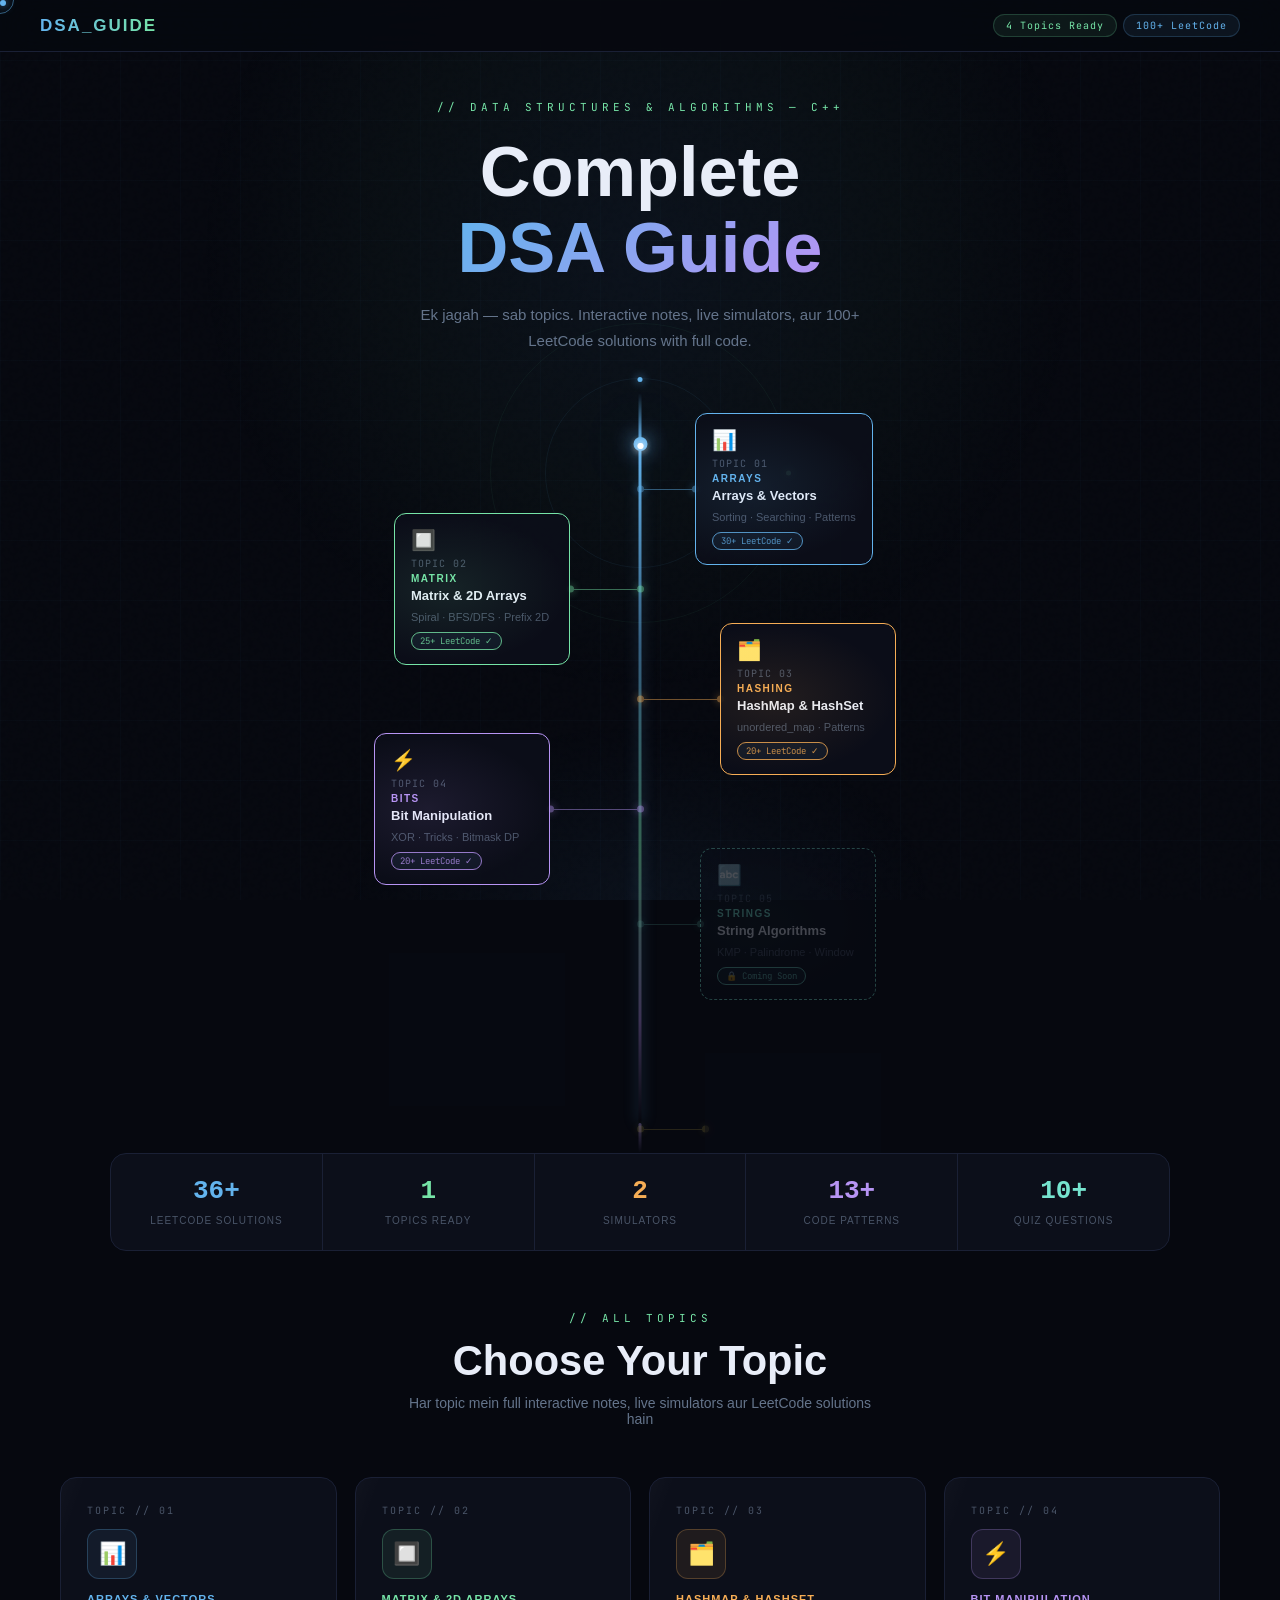
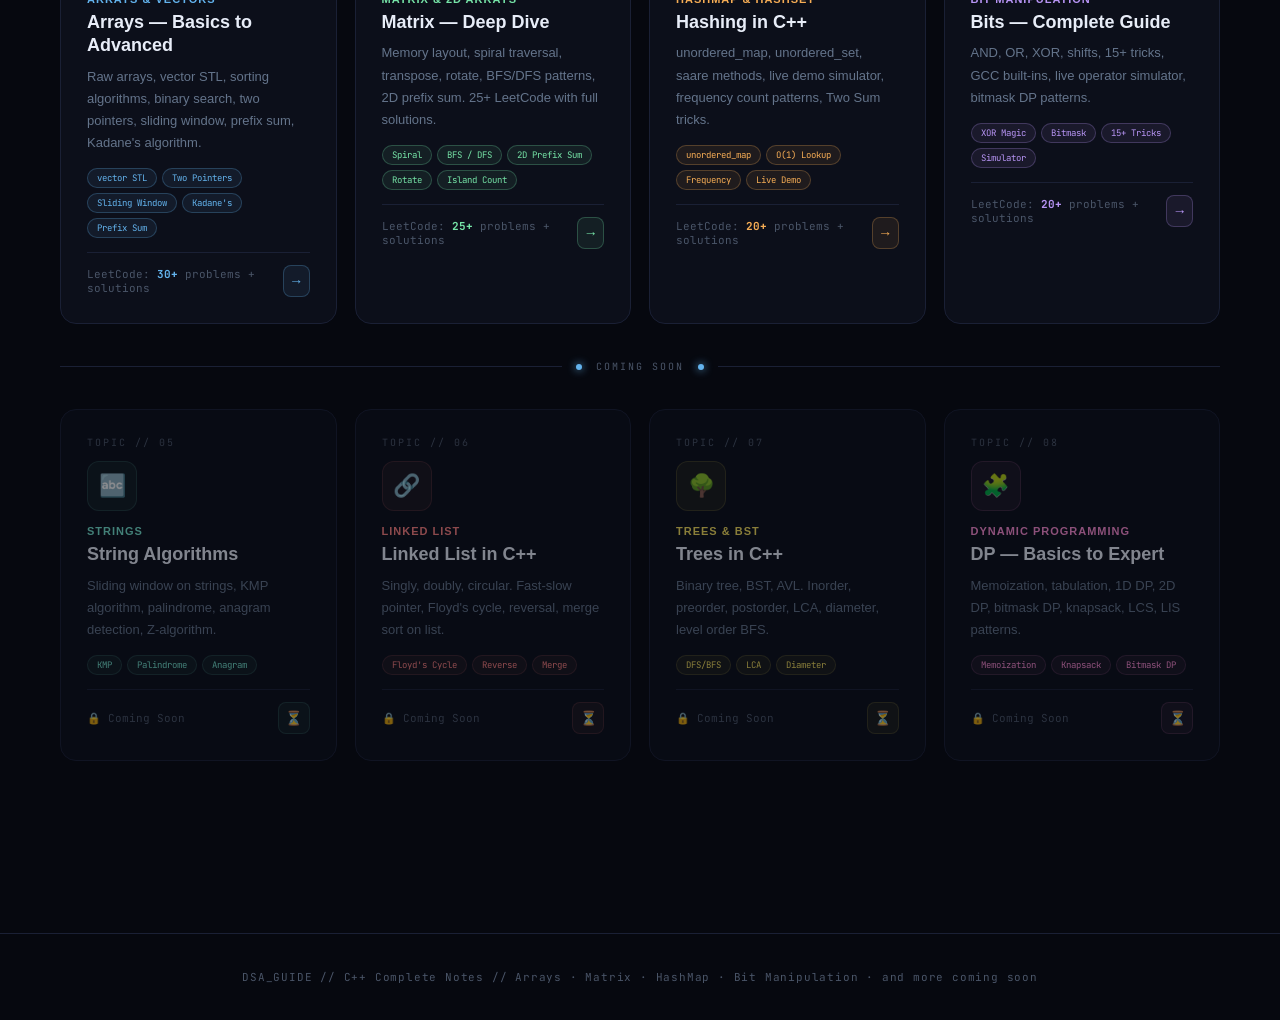
==== commit 45c6b608: "Add files via upload" ====
--- a/index.html
+++ b/index.html
@@ -3,1158 +3,328 @@
 <head>
 <meta charset="UTF-8"/>
 <meta name="viewport" content="width=device-width, initial-scale=1.0"/>
-<title>C++ Arrays — Complete Deep Notes</title>
-
-<link href="https://fonts.googleapis.com/css2?family=JetBrains+Mono:wght@400;500;600;700&family=Outfit:wght@300;400;500;600;700;800;900&display=swap" rel="stylesheet"/>
+<title>DSA Guide — Complete Learning Hub</title>
+
 <link rel="stylesheet" href="style.css">
-<script src="script.js"></script>
+<link href="https://fonts.googleapis.com/css2?family=Space+Grotesk:wght@300;400;500;600;700&family=Orbitron:wght@400;700;900&family=JetBrains+Mono:wght@400;600;700&display=swap" rel="stylesheet"/>
+
 
 </head>
 <body>
 
-<!-- ═══════════════════ HERO ═══════════════════ -->
-<div class="hero">
-  <div class="hero-eyebrow"><span class="hero-dot"></span>C++ STL &amp; DSA</div>
-  <h1>Arrays in <span class="hl">C++</span></h1>
-  <h1 style="font-size:clamp(1.1rem,2.5vw,1.8rem);font-weight:500;color:var(--dim);margin-top:6px;">Basics se Advanced — Har Cheez Ek Jagah</h1>
-  <p class="hero-sub">Raw Array · vector · Sorting · Searching · Two Pointers · Sliding Window · Prefix Sum · Kadane's · Binary Search · 30+ LeetCode Problems</p>
-  <div class="stats-row">
-    <div class="stat"><div class="stat-num">10+</div><div class="stat-label">Topics</div></div>
-    <div class="stat"><div class="stat-num">30+</div><div class="stat-label">LeetCode Qs</div></div>
-    <div class="stat"><div class="stat-num">20+</div><div class="stat-label">Code Snippets</div></div>
-    <div class="stat"><div class="stat-num">5</div><div class="stat-label">Simulators</div></div>
-    <div class="stat"><div class="stat-num">8</div><div class="stat-label">Quiz Qs</div></div>
+<div class="c-dot" id="cDot"></div>
+<div class="c-ring" id="cRing"></div>
+<div class="grid-bg"></div>
+<div class="bglow"></div>
+
+<!-- ── HEADER ── -->
+<header class="site-header">
+  <div class="logo">DSA_GUIDE</div>
+  <div class="header-right">
+    <span class="hbadge" style="background:rgba(118,228,167,.08);color:var(--c2);border:1px solid rgba(118,228,167,.2);">4 Topics Ready</span>
+    <span class="hbadge" style="background:rgba(99,179,237,.08);color:var(--c1);border:1px solid rgba(99,179,237,.2);">100+ LeetCode</span>
+  </div>
+</header>
+
+<!-- ── HERO ── -->
+<section class="hero">
+  <div class="hero-eyebrow">// DATA STRUCTURES & ALGORITHMS — C++</div>
+  <h1 class="hero-title">
+    <span class="t1">Complete</span>
+    <span class="t2">DSA Guide</span>
+  </h1>
+  <p class="hero-sub">Ek jagah — sab topics. Interactive notes, live simulators, aur 100+ LeetCode solutions with full code.</p>
+
+  <!-- 3D VISUALIZER -->
+  <div class="viz3d">
+
+    <!-- orbit rings decorative -->
+    <div class="oring" style="width:190px;height:190px;border-color:rgba(99,179,237,.07);animation-duration:22s;transform:translate(-50%,-50%) rotate(0);">
+      <div class="oring-dot" style="background:var(--c1);box-shadow:0 0 8px var(--c1);"></div>
+    </div>
+    <div class="oring" style="width:300px;height:300px;border-color:rgba(118,228,167,.05);animation-duration:32s;animation-direction:reverse;transform:translate(-50%,-50%) rotate(90deg);">
+      <div class="oring-dot" style="background:var(--c2);box-shadow:0 0 8px var(--c2);"></div>
+    </div>
+
+    <!-- CENTRAL STICK -->
+    <div class="stick-wrap">
+      <div class="stick-top"></div>
+      <div class="stick-main">
+        <div class="stick-tip"></div>
+        <div class="stick-bead" style="animation-duration:3.5s;animation-delay:0s;"></div>
+        <div class="stick-bead" style="animation-duration:3.5s;animation-delay:-1.75s;"></div>
+      </div>
+      <div class="stick-bottom"></div>
+    </div>
+
+    <!-- ─── NODES ─── -->
+    <!-- Each node: position absolute left:50% for right nodes, right:50%+left:auto for left -->
+    <!-- RIGHT nodes go to the right of stick, LEFT nodes go to the left -->
+
+    <!-- 01 Arrays — RIGHT, y=20 -->
+    <a href="Array/index.html" class="node right" style="top:20px;left:50%;" title="Arrays & Vectors">
+      <div class="n-line" style="width:55px;--nc:var(--c1);"></div>
+      <div class="n-card" style="--nc:var(--c1);--ng:rgba(99,179,237,.1);--fd:0s;">
+        <div class="n-icon">📊</div>
+        <div class="n-num">TOPIC 01</div>
+        <div class="n-label">Arrays</div>
+        <div class="n-title">Arrays & Vectors</div>
+        <div class="n-desc">Sorting · Searching · Patterns</div>
+        <span class="n-tag" style="--nc:var(--c1);">30+ LeetCode ✓</span>
+      </div>
+    </a>
+
+    <!-- 02 Matrix — LEFT, y=120 -->
+    <a href="MATRIX/index.html" class="node left" style="top:120px;right:50%;left:auto;" title="Matrix & 2D Arrays">
+      <div class="n-line" style="width:70px;--nc:var(--c2);"></div>
+      <div class="n-card" style="--nc:var(--c2);--ng:rgba(118,228,167,.1);--fd:-0.8s;">
+        <div class="n-icon">🔲</div>
+        <div class="n-num">TOPIC 02</div>
+        <div class="n-label">Matrix</div>
+        <div class="n-title">Matrix & 2D Arrays</div>
+        <div class="n-desc">Spiral · BFS/DFS · Prefix 2D</div>
+        <span class="n-tag" style="--nc:var(--c2);">25+ LeetCode ✓</span>
+      </div>
+    </a>
+
+    <!-- 03 Hashing — RIGHT, y=230 -->
+    <a href="HASHING/index.html" class="node right" style="top:230px;left:50%;" title="HashMap & HashSet">
+      <div class="n-line" style="width:80px;--nc:var(--c3);"></div>
+      <div class="n-card" style="--nc:var(--c3);--ng:rgba(246,173,85,.1);--fd:-1.5s;">
+        <div class="n-icon">🗂️</div>
+        <div class="n-num">TOPIC 03</div>
+        <div class="n-label">Hashing</div>
+        <div class="n-title">HashMap & HashSet</div>
+        <div class="n-desc">unordered_map · Patterns</div>
+        <span class="n-tag" style="--nc:var(--c3);">20+ LeetCode ✓</span>
+      </div>
+    </a>
+
+    <!-- 04 Bit Manipulation — LEFT, y=340 -->
+    <a href="BIT_MANIPULATION/index.html" class="node left" style="top:340px;right:50%;left:auto;" title="Bit Manipulation">
+      <div class="n-line" style="width:90px;--nc:var(--c5);"></div>
+      <div class="n-card" style="--nc:var(--c5);--ng:rgba(183,148,244,.1);--fd:-2.2s;">
+        <div class="n-icon">⚡</div>
+        <div class="n-num">TOPIC 04</div>
+        <div class="n-label">Bits</div>
+        <div class="n-title">Bit Manipulation</div>
+        <div class="n-desc">XOR · Tricks · Bitmask DP</div>
+        <span class="n-tag" style="--nc:var(--c5);">20+ LeetCode ✓</span>
+      </div>
+    </a>
+
+    <!-- 05 Strings — RIGHT, y=455 (COMING SOON) -->
+    <div class="node right n-lock" style="top:455px;left:50%;">
+      <div class="n-line" style="width:60px;--nc:var(--c7);opacity:.25;"></div>
+      <div class="n-card" style="--nc:var(--c7);--ng:rgba(118,228,207,.06);--fd:-0.4s;opacity:.5;border-style:dashed;">
+        <div class="n-icon">🔤</div>
+        <div class="n-num">TOPIC 05</div>
+        <div class="n-label">Strings</div>
+        <div class="n-title">String Algorithms</div>
+        <div class="n-desc">KMP · Palindrome · Window</div>
+        <span class="n-tag" style="--nc:var(--c7);">🔒 Coming Soon</span>
+      </div>
+    </div>
+
+    <!-- 06 Linked List — LEFT, y=560 (COMING SOON) -->
+    <div class="node left n-lock" style="top:560px;right:50%;left:auto;">
+      <div class="n-line" style="width:75px;--nc:var(--c4);opacity:.25;"></div>
+      <div class="n-card" style="--nc:var(--c4);--ng:rgba(252,129,129,.06);--fd:-3s;opacity:.5;border-style:dashed;">
+        <div class="n-icon">🔗</div>
+        <div class="n-num">TOPIC 06</div>
+        <div class="n-label">Linked List</div>
+        <div class="n-title">Linked List</div>
+        <div class="n-desc">Floyd's · Reverse · Merge</div>
+        <span class="n-tag" style="--nc:var(--c4);">🔒 Coming Soon</span>
+      </div>
+    </div>
+
+    <!-- 07 Trees — RIGHT, y=660 (COMING SOON) -->
+    <div class="node right n-lock" style="top:660px;left:50%;">
+      <div class="n-line" style="width:65px;--nc:var(--c6);opacity:.25;"></div>
+      <div class="n-card" style="--nc:var(--c6);--ng:rgba(246,224,94,.05);--fd:-1.2s;opacity:.5;border-style:dashed;">
+        <div class="n-icon">🌳</div>
+        <div class="n-num">TOPIC 07</div>
+        <div class="n-label">Trees</div>
+        <div class="n-title">Trees & BST</div>
+        <div class="n-desc">DFS · BFS · LCA · Diameter</div>
+        <span class="n-tag" style="--nc:var(--c6);">🔒 Coming Soon</span>
+      </div>
+    </div>
+
+  </div><!-- /viz3d -->
+</section>
+
+<!-- ── STATS ── -->
+<div class="stats-wrap reveal">
+  <div class="stats-bar">
+    <div class="stat-item" style="--sc:var(--c1);"><span class="stat-num" data-target="100">0</span><span class="stat-label">LeetCode Solutions</span></div>
+    <div class="stat-item" style="--sc:var(--c2);"><span class="stat-num" data-target="4">0</span><span class="stat-label">Topics Ready</span></div>
+    <div class="stat-item" style="--sc:var(--c3);"><span class="stat-num" data-target="6">0</span><span class="stat-label">Simulators</span></div>
+    <div class="stat-item" style="--sc:var(--c5);"><span class="stat-num" data-target="40">0</span><span class="stat-label">Code Patterns</span></div>
+    <div class="stat-item" style="--sc:var(--c7);"><span class="stat-num" data-target="30">0</span><span class="stat-label">Quiz Questions</span></div>
   </div>
 </div>
 
-<!-- ═══════════════════ NAV ═══════════════════ -->
-<div class="nav-wrapper">
-<nav class="nav-bar" id="navbar">
-  <button class="nav-btn active" onclick="S('basics',this)">🔢 Basics</button>
-  <button class="nav-btn" onclick="S('memory',this)">🧠 Memory</button>
-  <button class="nav-btn" onclick="S('vector',this)">📦 Vector</button>
-  <button class="nav-btn" onclick="S('stl',this)">⚙️ STL Algos</button>
-  <button class="nav-btn" onclick="S('sorting',this)">🔃 Sorting</button>
-  <button class="nav-btn" onclick="S('searching',this)">🔍 Searching</button>
-  <button class="nav-btn" onclick="S('patterns',this)">🎯 Patterns</button>
-  <button class="nav-btn" onclick="S('2d',this)">🔲 2D Arrays</button>
-  <button class="nav-btn" onclick="S('leetcode',this)">💻 LeetCode</button>
-  <button class="nav-btn" onclick="S('tricks',this)">🎩 Tricks</button>
-  <button class="nav-btn" onclick="S('cheat',this)">📌 Cheatsheet</button>
-  <button class="nav-btn" onclick="S('quiz',this)">🧠 Quiz</button>
-</nav>
+<!-- ── TOPICS GRID ── -->
+<div class="main-section" id="topics">
+  <div class="sec-hdr reveal">
+    <div class="sec-eye">// ALL TOPICS</div>
+    <h2 class="sec-title">Choose Your Topic</h2>
+    <p class="sec-sub">Har topic mein full interactive notes, live simulators aur LeetCode solutions hain</p>
+  </div>
+
+  <!-- AVAILABLE -->
+  <div class="cards-grid reveal">
+
+    <!-- Arrays -->
+    <a href="Array/index.html" class="t-card" style="--cc:var(--c1);--cg:rgba(99,179,237,.07);--cib:rgba(99,179,237,.08);--cib2:rgba(99,179,237,.25);">
+      <div class="tc-num">TOPIC // 01</div>
+      <div class="tc-icon">📊</div>
+      <div class="tc-cat" style="color:var(--c1);">Arrays & Vectors</div>
+      <div class="tc-name">Arrays — Basics to Advanced</div>
+      <div class="tc-desc">Raw arrays, vector STL, sorting algorithms, binary search, two pointers, sliding window, prefix sum, Kadane's algorithm.</div>
+      <div class="tc-tags">
+        <span class="tc-tag">vector STL</span>
+        <span class="tc-tag">Two Pointers</span>
+        <span class="tc-tag">Sliding Window</span>
+        <span class="tc-tag">Kadane's</span>
+        <span class="tc-tag">Prefix Sum</span>
+      </div>
+      <div class="tc-foot">
+        <div class="tc-info">LeetCode: <b>30+</b> problems + solutions</div>
+        <div class="tc-arrow">→</div>
+      </div>
+    </a>
+
+    <!-- Matrix -->
+    <a href="MATRIX/index.html" class="t-card" style="--cc:var(--c2);--cg:rgba(118,228,167,.07);--cib:rgba(118,228,167,.08);--cib2:rgba(118,228,167,.25);">
+      <div class="tc-num">TOPIC // 02</div>
+      <div class="tc-icon">🔲</div>
+      <div class="tc-cat" style="color:var(--c2);">Matrix & 2D Arrays</div>
+      <div class="tc-name">Matrix — Deep Dive</div>
+      <div class="tc-desc">Memory layout, spiral traversal, transpose, rotate, BFS/DFS patterns, 2D prefix sum. 25+ LeetCode with full solutions.</div>
+      <div class="tc-tags">
+        <span class="tc-tag">Spiral</span>
+        <span class="tc-tag">BFS / DFS</span>
+        <span class="tc-tag">2D Prefix Sum</span>
+        <span class="tc-tag">Rotate</span>
+        <span class="tc-tag">Island Count</span>
+      </div>
+      <div class="tc-foot">
+        <div class="tc-info">LeetCode: <b>25+</b> problems + solutions</div>
+        <div class="tc-arrow" style="--cc:var(--c2);">→</div>
+      </div>
+    </a>
+
+    <!-- Hashing -->
+    <a href="HASHING/index.html" class="t-card" style="--cc:var(--c3);--cg:rgba(246,173,85,.07);--cib:rgba(246,173,85,.08);--cib2:rgba(246,173,85,.25);">
+      <div class="tc-num">TOPIC // 03</div>
+      <div class="tc-icon">🗂️</div>
+      <div class="tc-cat" style="color:var(--c3);">HashMap & HashSet</div>
+      <div class="tc-name">Hashing in C++</div>
+      <div class="tc-desc">unordered_map, unordered_set, saare methods, live demo simulator, frequency count patterns, Two Sum tricks.</div>
+      <div class="tc-tags">
+        <span class="tc-tag">unordered_map</span>
+        <span class="tc-tag">O(1) Lookup</span>
+        <span class="tc-tag">Frequency</span>
+        <span class="tc-tag">Live Demo</span>
+      </div>
+      <div class="tc-foot">
+        <div class="tc-info">LeetCode: <b>20+</b> problems + solutions</div>
+        <div class="tc-arrow" style="--cc:var(--c3);">→</div>
+      </div>
+    </a>
+
+    <!-- Bit Manipulation -->
+    <a href="BIT_MANIPULATION/index.html" class="t-card" style="--cc:var(--c5);--cg:rgba(183,148,244,.07);--cib:rgba(183,148,244,.08);--cib2:rgba(183,148,244,.25);">
+      <div class="tc-num">TOPIC // 04</div>
+      <div class="tc-icon">⚡</div>
+      <div class="tc-cat" style="color:var(--c5);">Bit Manipulation</div>
+      <div class="tc-name">Bits — Complete Guide</div>
+      <div class="tc-desc">AND, OR, XOR, shifts, 15+ tricks, GCC built-ins, live operator simulator, bitmask DP patterns.</div>
+      <div class="tc-tags">
+        <span class="tc-tag">XOR Magic</span>
+        <span class="tc-tag">Bitmask</span>
+        <span class="tc-tag">15+ Tricks</span>
+        <span class="tc-tag">Simulator</span>
+      </div>
+      <div class="tc-foot">
+        <div class="tc-info">LeetCode: <b>20+</b> problems + solutions</div>
+        <div class="tc-arrow" style="--cc:var(--c5);">→</div>
+      </div>
+    </a>
+
+  </div>
+
+  <div class="divider reveal">
+    <div class="div-line"></div>
+    <div class="div-dot"></div>
+    <span style="font-family:'JetBrains Mono',monospace;font-size:10px;color:var(--muted);letter-spacing:2px;white-space:nowrap;">COMING SOON</span>
+    <div class="div-dot"></div>
+    <div class="div-line"></div>
+  </div>
+
+  <!-- COMING SOON CARDS -->
+  <div class="cards-grid reveal">
+
+    <div class="t-card locked" style="--cc:var(--c7);--cg:rgba(118,228,207,.05);--cib:rgba(118,228,207,.06);--cib2:rgba(118,228,207,.15);">
+      <div class="tc-num">TOPIC // 05</div>
+      <div class="tc-icon">🔤</div>
+      <div class="tc-cat" style="color:var(--c7);">Strings</div>
+      <div class="tc-name">String Algorithms</div>
+      <div class="tc-desc">Sliding window on strings, KMP algorithm, palindrome, anagram detection, Z-algorithm.</div>
+      <div class="tc-tags"><span class="tc-tag">KMP</span><span class="tc-tag">Palindrome</span><span class="tc-tag">Anagram</span></div>
+      <div class="tc-foot"><div class="tc-info" style="color:var(--muted);">🔒 Coming Soon</div><div class="tc-arrow" style="--cc:var(--c7);">⏳</div></div>
+    </div>
+
+    <div class="t-card locked" style="--cc:var(--c4);--cg:rgba(252,129,129,.05);--cib:rgba(252,129,129,.06);--cib2:rgba(252,129,129,.15);">
+      <div class="tc-num">TOPIC // 06</div>
+      <div class="tc-icon">🔗</div>
+      <div class="tc-cat" style="color:var(--c4);">Linked List</div>
+      <div class="tc-name">Linked List in C++</div>
+      <div class="tc-desc">Singly, doubly, circular. Fast-slow pointer, Floyd's cycle, reversal, merge sort on list.</div>
+      <div class="tc-tags"><span class="tc-tag">Floyd's Cycle</span><span class="tc-tag">Reverse</span><span class="tc-tag">Merge</span></div>
+      <div class="tc-foot"><div class="tc-info" style="color:var(--muted);">🔒 Coming Soon</div><div class="tc-arrow" style="--cc:var(--c4);">⏳</div></div>
+    </div>
+
+    <div class="t-card locked" style="--cc:var(--c6);--cg:rgba(246,224,94,.04);--cib:rgba(246,224,94,.06);--cib2:rgba(246,224,94,.15);">
+      <div class="tc-num">TOPIC // 07</div>
+      <div class="tc-icon">🌳</div>
+      <div class="tc-cat" style="color:var(--c6);">Trees & BST</div>
+      <div class="tc-name">Trees in C++</div>
+      <div class="tc-desc">Binary tree, BST, AVL. Inorder, preorder, postorder, LCA, diameter, level order BFS.</div>
+      <div class="tc-tags"><span class="tc-tag">DFS/BFS</span><span class="tc-tag">LCA</span><span class="tc-tag">Diameter</span></div>
+      <div class="tc-foot"><div class="tc-info" style="color:var(--muted);">🔒 Coming Soon</div><div class="tc-arrow" style="--cc:var(--c6);">⏳</div></div>
+    </div>
+
+    <div class="t-card locked" style="--cc:var(--c8);--cg:rgba(252,141,211,.04);--cib:rgba(252,141,211,.06);--cib2:rgba(252,141,211,.15);">
+      <div class="tc-num">TOPIC // 08</div>
+      <div class="tc-icon">🧩</div>
+      <div class="tc-cat" style="color:var(--c8);">Dynamic Programming</div>
+      <div class="tc-name">DP — Basics to Expert</div>
+      <div class="tc-desc">Memoization, tabulation, 1D DP, 2D DP, bitmask DP, knapsack, LCS, LIS patterns.</div>
+      <div class="tc-tags"><span class="tc-tag">Memoization</span><span class="tc-tag">Knapsack</span><span class="tc-tag">Bitmask DP</span></div>
+      <div class="tc-foot"><div class="tc-info" style="color:var(--muted);">🔒 Coming Soon</div><div class="tc-arrow" style="--cc:var(--c8);">⏳</div></div>
+    </div>
+
+  </div>
+
+  <!-- HOW TO USE -->
+  <div class="divider reveal" style="margin-top:50px;">
+    <div class="div-line"></div>
+    <div class="div-dot"></div>
+    <div class="div-line"></div>
+  </div>
+
+
+  </div>
+
 </div>
 
-<div class="container">
-
-<!-- ═══════════════════ BASICS ═══════════════════ -->
-<div id="basics" class="section active">
-  <div class="sec-header">
-    <div class="sec-tag">// SECTION 01</div>
-    <div class="sec-title">Array Kya Hai? — Foundation</div>
-    <div class="sec-sub">Sabse pehle yahan se shuru karo — sab kuch isi pe bana hai</div>
-  </div>
-
-  <div class="card">
-    <div class="card-title"><span class="dot da"></span> Array = Contiguous Memory Locations</div>
-    <p style="font-size:13px;color:var(--dim);margin-bottom:16px;">Array ek collection hai same type ke elements ka, jo memory mein <strong style="color:var(--accent)">continuously</strong> (ek ke baad ek) store hote hain. Index 0 se start hota hai.</p>
-    <div class="arr-viz">
-      <div class="arr-label">int arr[6] = {10, 25, 7, 43, 18, 36};</div>
-      <div class="arr-boxes" id="basicArr"></div>
-      <div style="text-align:center;font-family:'JetBrains Mono',monospace;font-size:11px;color:var(--muted);margin-top:6px;">arr[0] to arr[5] — index kisi bhi element tak direct pahunch deta hai</div>
-      <div class="arr-controls">
-        <input class="ainp" id="accessIdx" type="number" placeholder="Index (0-5)" min="0" max="5" style="width:120px;"/>
-        <button class="abtn abtn-b" onclick="accessElem()">Access arr[i]</button>
-        <button class="abtn abtn-p" onclick="resetBasicArr()">Reset</button>
-      </div>
-      <div class="alog" id="accessLog">// arr[i] directly access karo O(1) mein</div>
-    </div>
-  </div>
-
-  <div class="card">
-    <div class="card-title"><span class="dot db"></span> Declaration aur Initialization — Saare Tarike</div>
-    <div class="code-wrap">
-      <button class="copy-btn" onclick="cp(this)">copy</button>
-      <pre><span class="cm">// ━━━━━━━━━━━ RAW ARRAY ━━━━━━━━━━━</span>
-
-<span class="cm">// 1. Size ke saath — sab 0 nahi honge (garbage values!)</span>
-<span class="kw">int</span> arr[<span class="num">5</span>];
-
-<span class="cm">// 2. Size ke saath + values</span>
-<span class="kw">int</span> arr[<span class="num">5</span>] = {<span class="num">10</span>, <span class="num">20</span>, <span class="num">30</span>, <span class="num">40</span>, <span class="num">50</span>};
-
-<span class="cm">// 3. Size compiler khud count kare</span>
-<span class="kw">int</span> arr[] = {<span class="num">10</span>, <span class="num">20</span>, <span class="num">30</span>};  <span class="cm">// size = 3</span>
-
-<span class="cm">// 4. Sab 0 se initialize karo</span>
-<span class="kw">int</span> arr[<span class="num">100</span>] = {};        <span class="cm">// sab elements = 0</span>
-<span class="kw">int</span> arr[<span class="num">100</span>] = {<span class="num">0</span>};      <span class="cm">// same as above</span>
-
-<span class="cm">// 5. Kisi aur value se sab fill karo</span>
-<span class="kw">int</span> arr[<span class="num">100</span>];
-fill(arr, arr+<span class="num">100</span>, <span class="num">-1</span>);  <span class="cm">// sab = -1</span>
-memset(arr, <span class="num">0</span>, <span class="kw">sizeof</span>(arr)); <span class="cm">// sab = 0 (fast!)</span>
-
-<span class="cm">// ━━━━━━━━━━━ SIZE NIKALNA ━━━━━━━━━━━</span>
-<span class="kw">int</span> n = <span class="kw">sizeof</span>(arr) / <span class="kw">sizeof</span>(arr[<span class="num">0</span>]); <span class="cm">// raw array size</span>
-</pre>
-    </div>
-    <div class="alert aw" style="margin-top:8px;">
-      <span class="ai-icon">⚠️</span>
-      <div><strong>Garbage Value:</strong> <code>int arr[5];</code> mein random values hoti hain! Always initialize karo. Raw array ka size runtime pe change nahi ho sakta — yeh fixed hota hai.</div>
-    </div>
-  </div>
-
-  <div class="card">
-    <div class="card-title"><span class="dot dc"></span> Time Complexity — Kab Kya Lagta Hai</div>
-    <div class="cx-grid">
-      <div class="cx-box"><div class="cx-op">Access</div><div class="cx-val" style="color:var(--accent3);">O(1)</div><div class="cx-note">arr[i] — direct jump</div></div>
-      <div class="cx-box"><div class="cx-op">Search</div><div class="cx-val" style="color:var(--accent4);">O(n)</div><div class="cx-note">Unsorted — linear scan</div></div>
-      <div class="cx-box"><div class="cx-op">Insert End</div><div class="cx-val" style="color:var(--accent3);">O(1)</div><div class="cx-note">push_back (vector)</div></div>
-      <div class="cx-box"><div class="cx-op">Insert Mid</div><div class="cx-val" style="color:var(--accent4);">O(n)</div><div class="cx-note">Shift elements</div></div>
-      <div class="cx-box"><div class="cx-op">Delete End</div><div class="cx-val" style="color:var(--accent3);">O(1)</div><div class="cx-note">pop_back (vector)</div></div>
-      <div class="cx-box"><div class="cx-op">Delete Mid</div><div class="cx-val" style="color:var(--accent4);">O(n)</div><div class="cx-note">Shift elements</div></div>
-      <div class="cx-box"><div class="cx-op">Sort</div><div class="cx-val" style="color:var(--accent4);">O(n log n)</div><div class="cx-note">std::sort</div></div>
-      <div class="cx-box"><div class="cx-op">Binary Search</div><div class="cx-val" style="color:var(--accent3);">O(log n)</div><div class="cx-note">Sorted array mein</div></div>
-    </div>
-  </div>
-
-  <div class="card">
-    <div class="card-title"><span class="dot dd"></span> Basic Operations — Traverse, Insert, Delete</div>
-    <div class="code-wrap">
-      <button class="copy-btn" onclick="cp(this)">copy</button>
-      <pre><span class="cm">// ━━━━ TRAVERSE ━━━━</span>
-<span class="kw">for</span>(<span class="kw">int</span> i=<span class="num">0</span>; i&lt;n; i++)
-    cout &lt;&lt; arr[i] &lt;&lt; <span class="str">" "</span>;
-
-<span class="kw">for</span>(<span class="kw">auto</span> x : arr)    <span class="cm">// range-based (C++11)</span>
-    cout &lt;&lt; x &lt;&lt; <span class="str">" "</span>;
-
-<span class="cm">// ━━━━ INSERT at position pos ━━━━</span>
-<span class="cm">// arr ko right shift karo, phir insert</span>
-<span class="kw">for</span>(<span class="kw">int</span> i=n; i&gt;pos; i--)
-    arr[i] = arr[i-<span class="num">1</span>];
-arr[pos] = val;
-n++;  <span class="cm">// size badhao</span>
-
-<span class="cm">// ━━━━ DELETE at position pos ━━━━</span>
-<span class="cm">// elements ko left shift karo</span>
-<span class="kw">for</span>(<span class="kw">int</span> i=pos; i&lt;n-<span class="num">1</span>; i++)
-    arr[i] = arr[i+<span class="num">1</span>];
-n--;  <span class="cm">// size ghataao</span>
-
-<span class="cm">// ━━━━ REVERSE ━━━━</span>
-<span class="kw">int</span> l=<span class="num">0</span>, r=n-<span class="num">1</span>;
-<span class="kw">while</span>(l&lt;r) swap(arr[l++], arr[r--]);
-<span class="cm">// OR: reverse(arr, arr+n); // STL</span>
-</pre>
-    </div>
-  </div>
-</div>
-
-<!-- ═══════════════════ MEMORY ═══════════════════ -->
-<div id="memory" class="section">
-  <div class="sec-header">
-    <div class="sec-tag">// SECTION 02</div>
-    <div class="sec-title">Memory Layout — Andar se Samjho</div>
-    <div class="sec-sub">Array memory mein kaise store hota hai — pointers ka connection</div>
-  </div>
-
-  <div class="card">
-    <div class="card-title"><span class="dot da"></span> Contiguous Memory — Visualization</div>
-    <p style="font-size:13px;color:var(--dim);margin-bottom:4px;">int arr[5] mein har element 4 bytes leta hai (int = 4 bytes). Address = base + index × size</p>
-    <div class="arr-viz" style="overflow-x:auto;">
-      <div class="mem-grid" id="memGrid">
-        <div class="mem-row"><span class="mem-arrow" style="width:70px;text-align:right;font-size:11px;color:var(--muted);">Address</span><span style="flex:1;text-align:center;font-size:11px;color:var(--muted);font-family:'JetBrains Mono',monospace;">Value</span><span style="width:60px;text-align:center;font-size:11px;color:var(--muted);">Index</span></div>
-        <div class="mem-row"><span class="mem-addr">0x1000</span><div class="mem-cell used">10</div><span style="font-family:'JetBrains Mono',monospace;font-size:11px;color:var(--accent);width:60px;text-align:center;">[0]</span></div>
-        <div class="mem-row"><span class="mem-addr">0x1004</span><div class="mem-cell used">25</div><span style="font-family:'JetBrains Mono',monospace;font-size:11px;color:var(--accent);width:60px;text-align:center;">[1]</span></div>
-        <div class="mem-row"><span class="mem-addr">0x1008</span><div class="mem-cell used">7</div><span style="font-family:'JetBrains Mono',monospace;font-size:11px;color:var(--accent);width:60px;text-align:center;">[2]</span></div>
-        <div class="mem-row"><span class="mem-addr">0x100C</span><div class="mem-cell used">43</div><span style="font-family:'JetBrains Mono',monospace;font-size:11px;color:var(--accent);width:60px;text-align:center;">[3]</span></div>
-        <div class="mem-row"><span class="mem-addr">0x1010</span><div class="mem-cell used">18</div><span style="font-family:'JetBrains Mono',monospace;font-size:11px;color:var(--accent);width:60px;text-align:center;">[4]</span></div>
-      </div>
-      <div style="text-align:center;font-family:'JetBrains Mono',monospace;font-size:11px;color:var(--muted);margin-top:10px;">Formula: &amp;arr[i] = base_address + i × sizeof(int) = 0x1000 + i × 4</div>
-    </div>
-  </div>
-
-  <div class="card">
-    <div class="card-title"><span class="dot db"></span> Array aur Pointer — Same Cheez!</div>
-    <div class="code-wrap">
-      <button class="copy-btn" onclick="cp(this)">copy</button>
-      <pre><span class="kw">int</span> arr[] = {<span class="num">10</span>, <span class="num">25</span>, <span class="num">7</span>, <span class="num">43</span>, <span class="num">18</span>};
-
-<span class="cm">// arr = pointer to first element!</span>
-cout &lt;&lt; arr;       <span class="cm">// address of arr[0]</span>
-cout &lt;&lt; *arr;      <span class="cm">// 10 (value at arr[0])</span>
-cout &lt;&lt; *(arr+<span class="num">2</span>);  <span class="cm">// 7  (same as arr[2])</span>
-
-<span class="cm">// arr[i] == *(arr+i) — EXACTLY SAME!</span>
-<span class="kw">int</span>* p = arr;      <span class="cm">// pointer to array start</span>
-cout &lt;&lt; p[<span class="num">3</span>];     <span class="cm">// 43 — pointer pe [] kaam karta hai</span>
-cout &lt;&lt; *(p+<span class="num">3</span>);   <span class="cm">// 43 — same thing</span>
-
-<span class="cm">// Pointer arithmetic</span>
-p++;               <span class="cm">// next element ka address (p+4 bytes)</span>
-cout &lt;&lt; *p;       <span class="cm">// 25</span>
-
-<span class="cm">// Function mein array pass karna</span>
-<span class="cm">// Always pointer banata hai — size khud pass karo!</span>
-<span class="kw">void</span> <span class="fn">foo</span>(<span class="kw">int</span>* arr, <span class="kw">int</span> n) { <span class="cm">/* ... */</span> }
-<span class="kw">void</span> <span class="fn">foo</span>(<span class="kw">int</span> arr[], <span class="kw">int</span> n) { <span class="cm">/* same as above */</span> }
-</pre>
-    </div>
-    <div class="alert ai" style="margin-top:8px;">
-      <span class="ai-icon">💡</span>
-      <div><strong>Key insight:</strong> Array name ek pointer hai. <code>arr[i]</code> aur <code>*(arr+i)</code> bilkul same hain. Isliye array O(1) mein access hota hai — sirf ek addition aur dereference!</div>
-    </div>
-  </div>
-
-  <div class="card">
-    <div class="card-title"><span class="dot dc"></span> Pass by Value vs Reference — Critical!</div>
-    <div class="code-wrap">
-      <button class="copy-btn" onclick="cp(this)">copy</button>
-      <pre><span class="cm">// ❌ Raw array pe sizeof kaam nahi karta function ke andar!</span>
-<span class="kw">void</span> <span class="fn">wrong</span>(<span class="kw">int</span> arr[]) {
-    <span class="kw">int</span> n = <span class="kw">sizeof</span>(arr)/<span class="kw">sizeof</span>(arr[<span class="num">0</span>]); <span class="cm">// BUG! n = 1 ya 2</span>
-}
-
-<span class="cm">// ✅ Sahi tarika — size alag pass karo</span>
-<span class="kw">void</span> <span class="fn">correct</span>(<span class="kw">int</span> arr[], <span class="kw">int</span> n) { <span class="cm">/* n = actual size */</span> }
-
-<span class="cm">// ✅ Modify karna ho toh pointer/reference</span>
-<span class="kw">void</span> <span class="fn">modify</span>(<span class="kw">int</span>* arr, <span class="kw">int</span> n) {
-    arr[<span class="num">0</span>] = <span class="num">999</span>; <span class="cm">// original array change hoga!</span>
-}
-
-<span class="cm">// ✅ BEST: vector use karo — size automatically!</span>
-<span class="kw">void</span> <span class="fn">best</span>(<span class="ty">vector</span>&lt;<span class="kw">int</span>&gt;&amp; v) {
-    <span class="kw">int</span> n = v.<span class="fn">size</span>(); <span class="cm">// ✓</span>
-    v.<span class="fn">push_back</span>(<span class="num">100</span>); <span class="cm">// ✓ works!</span>
-}
-</pre>
-    </div>
-  </div>
-</div>
-
-<!-- ═══════════════════ VECTOR ═══════════════════ -->
-<div id="vector" class="section">
-  <div class="sec-header">
-    <div class="sec-tag">// SECTION 03</div>
-    <div class="sec-title">vector&lt;T&gt; — Dynamic Array</div>
-    <div class="sec-sub">Raw array se 100x better — DSA mein yahi use karo</div>
-  </div>
-
-  <div class="alert ag">
-    <span class="ai-icon">✅</span>
-    <div><strong>Rule of thumb:</strong> C++ mein DSA ke liye <code>vector</code> use karo, raw array nahi. Auto resize hota hai, size() kaam karta hai, functions mein easily pass hota hai.</div>
-  </div>
-
-  <div class="card">
-    <div class="card-title"><span class="dot da"></span> Create / Initialize — 8 Tarike</div>
-    <div class="code-wrap">
-      <button class="copy-btn" onclick="cp(this)">copy</button>
-      <pre><span class="kw">#include</span> <span class="str">&lt;vector&gt;</span>
-<span class="kw">using namespace</span> <span class="ty">std</span>;
-
-<span class="cm">// 1. Empty vector</span>
-<span class="ty">vector</span>&lt;<span class="kw">int</span>&gt; v;
-
-<span class="cm">// 2. Size n with default 0</span>
-<span class="ty">vector</span>&lt;<span class="kw">int</span>&gt; v(<span class="num">5</span>);          <span class="cm">// {0,0,0,0,0}</span>
-
-<span class="cm">// 3. Size n with value k</span>
-<span class="ty">vector</span>&lt;<span class="kw">int</span>&gt; v(<span class="num">5</span>, <span class="num">-1</span>);      <span class="cm">// {-1,-1,-1,-1,-1}</span>
-
-<span class="cm">// 4. Initializer list</span>
-<span class="ty">vector</span>&lt;<span class="kw">int</span>&gt; v = {<span class="num">10</span>, <span class="num">20</span>, <span class="num">30</span>};
-
-<span class="cm">// 5. Copy from array</span>
-<span class="kw">int</span> arr[] = {<span class="num">1</span>,<span class="num">2</span>,<span class="num">3</span>};
-<span class="ty">vector</span>&lt;<span class="kw">int</span>&gt; v(arr, arr+<span class="num">3</span>);
-
-<span class="cm">// 6. Copy constructor</span>
-<span class="ty">vector</span>&lt;<span class="kw">int</span>&gt; v2(v);
-
-<span class="cm">// 7. 2D vector (n×m)</span>
-<span class="ty">vector</span>&lt;<span class="ty">vector</span>&lt;<span class="kw">int</span>&gt;&gt; grid(<span class="num">3</span>, <span class="ty">vector</span>&lt;<span class="kw">int</span>&gt;(<span class="num">4</span>, <span class="num">0</span>));
-
-<span class="cm">// 8. Range se (slice like)</span>
-<span class="ty">vector</span>&lt;<span class="kw">int</span>&gt; sub(v.<span class="fn">begin</span>()+<span class="num">1</span>, v.<span class="fn">begin</span>()+<span class="num">4</span>); <span class="cm">// v[1..3]</span>
-</pre>
-    </div>
-  </div>
-
-  <div class="card">
-    <div class="card-title"><span class="dot dc"></span> All Important Methods</div>
-    <table class="tbl">
-      <tr><th>Method</th><th>Kaam</th><th>Time</th><th>Note</th></tr>
-      <tr><td class="mono">v.push_back(x)</td><td>End mein add</td><td class="fast">O(1) amort</td><td style="font-size:12px;color:var(--dim)">Sabse common</td></tr>
-      <tr><td class="mono">v.pop_back()</td><td>End se remove</td><td class="fast">O(1)</td><td style="font-size:12px;color:var(--dim)">Returns void!</td></tr>
-      <tr><td class="mono">v.size()</td><td>Element count</td><td class="fast">O(1)</td><td style="font-size:12px;color:var(--dim)">size_t type (unsigned)</td></tr>
-      <tr><td class="mono">v[i] / v.at(i)</td><td>Access element</td><td class="fast">O(1)</td><td style="font-size:12px;color:var(--dim)">at() throws on OOB</td></tr>
-      <tr><td class="mono">v.front()/v.back()</td><td>First/Last element</td><td class="fast">O(1)</td><td style="font-size:12px;color:var(--dim)">Reference return</td></tr>
-      <tr><td class="mono">v.insert(it, x)</td><td>Position pe insert</td><td class="slow">O(n)</td><td style="font-size:12px;color:var(--dim)">Shift hota hai</td></tr>
-      <tr><td class="mono">v.erase(it)</td><td>Position se delete</td><td class="slow">O(n)</td><td style="font-size:12px;color:var(--dim)">Shift hota hai</td></tr>
-      <tr><td class="mono">v.clear()</td><td>Sab delete</td><td class="slow">O(n)</td><td style="font-size:12px;color:var(--dim)">size=0, cap same</td></tr>
-      <tr><td class="mono">v.empty()</td><td>Khaali hai?</td><td class="fast">O(1)</td><td style="font-size:12px;color:var(--dim)">bool return</td></tr>
-      <tr><td class="mono">v.resize(n)</td><td>Size change karo</td><td class="slow">O(n)</td><td style="font-size:12px;color:var(--dim)">New elements = 0</td></tr>
-      <tr><td class="mono">v.reserve(n)</td><td>Capacity set karo</td><td class="slow">O(n)</td><td style="font-size:12px;color:var(--dim)">Performance hack</td></tr>
-      <tr><td class="mono">v.assign(n, val)</td><td>n copies of val</td><td class="slow">O(n)</td><td style="font-size:12px;color:var(--dim)">Sab replace</td></tr>
-      <tr><td class="mono">v.begin()/v.end()</td><td>Iterators</td><td class="fast">O(1)</td><td style="font-size:12px;color:var(--dim)">For STL algos</td></tr>
-      <tr><td class="mono">v.swap(v2)</td><td>Dono swap</td><td class="fast">O(1)</td><td style="font-size:12px;color:var(--dim)">O(1) — smart swap!</td></tr>
-    </table>
-  </div>
-
-  <div class="card">
-    <div class="card-title"><span class="dot dd"></span> Live vector Simulator</div>
-    <div class="arr-viz">
-      <div class="arr-label" id="vecLabel">vector&lt;int&gt; v = {} (size: 0)</div>
-      <div class="arr-boxes" id="vecDisplay" style="min-height:60px;"></div>
-      <div class="arr-controls">
-        <input class="ainp" id="vecVal" placeholder="Value" style="width:80px;"/>
-        <button class="abtn abtn-g" onclick="vecPush()">push_back</button>
-        <button class="abtn abtn-r" onclick="vecPop()">pop_back</button>
-        <input class="ainp" id="vecIdx" placeholder="idx" style="width:60px;"/>
-        <button class="abtn abtn-b" onclick="vecAccess()">v[i]</button>
-        <button class="abtn abtn-r" onclick="vecErase()">erase(i)</button>
-        <button class="abtn abtn-o" onclick="vecClear()">clear()</button>
-      </div>
-      <div class="alog" id="vecLog">// push_back, pop_back, access try karo!</div>
-    </div>
-  </div>
-</div>
-
-<!-- ═══════════════════ STL ALGOS ═══════════════════ -->
-<div id="stl" class="section">
-  <div class="sec-header">
-    <div class="sec-tag">// SECTION 04</div>
-    <div class="sec-title">STL Algorithms — Ready-made Functions</div>
-    <div class="sec-sub">Yeh sab #include &lt;algorithm&gt; mein hain — khud likhne ki zaroorat nahi</div>
-  </div>
-
-  <div class="card">
-    <div class="card-title"><span class="dot da"></span> Most Used STL Functions</div>
-    <div class="code-wrap">
-      <button class="copy-btn" onclick="cp(this)">copy</button>
-      <pre><span class="kw">#include</span> <span class="str">&lt;algorithm&gt;</span>
-<span class="kw">#include</span> <span class="str">&lt;numeric&gt;</span>
-<span class="ty">vector</span>&lt;<span class="kw">int</span>&gt; v = {<span class="num">3</span>,<span class="num">1</span>,<span class="num">4</span>,<span class="num">1</span>,<span class="num">5</span>,<span class="num">9</span>,<span class="num">2</span>,<span class="num">6</span>};
-
-<span class="cm">// ━━━━ SORT / REVERSE ━━━━</span>
-sort(v.<span class="fn">begin</span>(), v.<span class="fn">end</span>());             <span class="cm">// ascending</span>
-sort(v.<span class="fn">begin</span>(), v.<span class="fn">end</span>(), greater&lt;<span class="kw">int</span>&gt;()); <span class="cm">// descending</span>
-reverse(v.<span class="fn">begin</span>(), v.<span class="fn">end</span>());          <span class="cm">// reverse</span>
-
-<span class="cm">// ━━━━ MIN / MAX ━━━━</span>
-<span class="kw">int</span> mx = *max_element(v.<span class="fn">begin</span>(), v.<span class="fn">end</span>()); <span class="cm">// max value</span>
-<span class="kw">int</span> mn = *min_element(v.<span class="fn">begin</span>(), v.<span class="fn">end</span>()); <span class="cm">// min value</span>
-<span class="kw">auto</span> [mn2, mx2] = minmax_element(v.<span class="fn">begin</span>(), v.<span class="fn">end</span>()); <span class="cm">// both</span>
-
-<span class="cm">// ━━━━ SUM / COUNT ━━━━</span>
-<span class="kw">int</span> total = accumulate(v.<span class="fn">begin</span>(), v.<span class="fn">end</span>(), <span class="num">0</span>); <span class="cm">// sum</span>
-<span class="kw">int</span> cnt = count(v.<span class="fn">begin</span>(), v.<span class="fn">end</span>(), <span class="num">5</span>);         <span class="cm">// count of 5s</span>
-
-<span class="cm">// ━━━━ FIND ━━━━</span>
-<span class="kw">auto</span> it = find(v.<span class="fn">begin</span>(), v.<span class="fn">end</span>(), <span class="num">9</span>);
-<span class="kw">if</span>(it != v.<span class="fn">end</span>()) cout &lt;&lt; <span class="str">"Found at "</span> &lt;&lt; it-v.<span class="fn">begin</span>();
-
-<span class="cm">// ━━━━ FILL / ROTATE / SHUFFLE ━━━━</span>
-fill(v.<span class="fn">begin</span>(), v.<span class="fn">end</span>(), <span class="num">0</span>);           <span class="cm">// sab 0</span>
-rotate(v.<span class="fn">begin</span>(), v.<span class="fn">begin</span>()+<span class="num">2</span>, v.<span class="fn">end</span>()); <span class="cm">// left rotate by 2</span>
-
-<span class="cm">// ━━━━ UNIQUE (duplicates remove) ━━━━</span>
-sort(v.<span class="fn">begin</span>(), v.<span class="fn">end</span>());               <span class="cm">// pehle sort karo!</span>
-v.<span class="fn">erase</span>(unique(v.<span class="fn">begin</span>(), v.<span class="fn">end</span>()), v.<span class="fn">end</span>()); <span class="cm">// duplicates gone</span>
-
-<span class="cm">// ━━━━ NEXT/PREV PERMUTATION ━━━━</span>
-<span class="ty">vector</span>&lt;<span class="kw">int</span>&gt; p = {<span class="num">1</span>,<span class="num">2</span>,<span class="num">3</span>};
-<span class="kw">do</span> { <span class="cm">/* print p */</span> } <span class="kw">while</span>(next_permutation(p.<span class="fn">begin</span>(), p.<span class="fn">end</span>()));
-</pre>
-    </div>
-  </div>
-
-  <div class="card">
-    <div class="card-title"><span class="dot db"></span> Binary Search STL Functions (Sorted Array)</div>
-    <div class="code-wrap">
-      <button class="copy-btn" onclick="cp(this)">copy</button>
-      <pre><span class="ty">vector</span>&lt;<span class="kw">int</span>&gt; v = {<span class="num">1</span>,<span class="num">2</span>,<span class="num">4</span>,<span class="num">4</span>,<span class="num">5</span>,<span class="num">7</span>,<span class="num">9</span>};
-
-<span class="cm">// binary_search — sirf true/false</span>
-binary_search(v.<span class="fn">begin</span>(), v.<span class="fn">end</span>(), <span class="num">5</span>); <span class="cm">// true</span>
-
-<span class="cm">// lower_bound — first element >= val ka iterator</span>
-<span class="kw">auto</span> lb = lower_bound(v.<span class="fn">begin</span>(), v.<span class="fn">end</span>(), <span class="num">4</span>);
-<span class="cm">// *lb = 4, position = lb-v.begin() = 2</span>
-
-<span class="cm">// upper_bound — first element > val ka iterator</span>
-<span class="kw">auto</span> ub = upper_bound(v.<span class="fn">begin</span>(), v.<span class="fn">end</span>(), <span class="num">4</span>);
-<span class="cm">// *ub = 5, position = ub-v.begin() = 4</span>
-
-<span class="cm">// Count occurrences of 4:</span>
-<span class="kw">int</span> cnt = ub - lb;  <span class="cm">// 4-2 = 2 ✓</span>
-
-<span class="cm">// Index of element (if exists):</span>
-<span class="kw">int</span> idx = lower_bound(v.<span class="fn">begin</span>(), v.<span class="fn">end</span>(), <span class="num">5</span>) - v.<span class="fn">begin</span>(); <span class="cm">// 4</span>
-</pre>
-    </div>
-    <div class="alert at" style="margin-top:8px;">
-      <span class="ai-icon">⭐</span>
-      <div><strong>lower_bound vs upper_bound:</strong> lower_bound(x) = first position jahan x fit hoga. upper_bound(x) = first position jahan x ke baad kuch fit hoga. Dono milke range dete hain!</div>
-    </div>
-  </div>
-</div>
-
-<!-- ═══════════════════ SORTING ═══════════════════ -->
-<div id="sorting" class="section">
-  <div class="sec-header">
-    <div class="sec-tag">// SECTION 05</div>
-    <div class="sec-title">Sorting Algorithms</div>
-    <div class="sec-sub">Samjho kaun sa kab use karo — aur visualizer se dekho</div>
-  </div>
-
-  <div class="card">
-    <div class="card-title"><span class="dot da"></span> Sorting Comparison Table</div>
-    <table class="tbl">
-      <tr><th>Algorithm</th><th>Best</th><th>Average</th><th>Worst</th><th>Space</th><th>Stable?</th><th>Use When</th></tr>
-      <tr><td style="font-weight:700;color:var(--accent)">std::sort</td><td class="fast">O(n log n)</td><td class="fast">O(n log n)</td><td class="fast">O(n log n)</td><td class="fast">O(log n)</td><td style="color:var(--muted)">No</td><td style="font-size:11px;color:var(--dim)">Hamesha — fastest!</td></tr>
-      <tr><td style="font-weight:700;color:var(--accent3)">stable_sort</td><td class="fast">O(n log n)</td><td class="fast">O(n log n)</td><td class="fast">O(n log n)</td><td class="slow">O(n)</td><td style="color:var(--accent3)">Yes ✓</td><td style="font-size:11px;color:var(--dim)">Equal elements ka order preserve</td></tr>
-      <tr><td style="font-weight:700">Bubble Sort</td><td class="fast">O(n)</td><td class="slow">O(n²)</td><td class="slow">O(n²)</td><td class="fast">O(1)</td><td style="color:var(--accent3)">Yes</td><td style="font-size:11px;color:var(--dim)">Sirf theory mein</td></tr>
-      <tr><td style="font-weight:700">Selection Sort</td><td class="slow">O(n²)</td><td class="slow">O(n²)</td><td class="slow">O(n²)</td><td class="fast">O(1)</td><td style="color:var(--muted)">No</td><td style="font-size:11px;color:var(--dim)">Sirf samajhne ke liye</td></tr>
-      <tr><td style="font-weight:700">Insertion Sort</td><td class="fast">O(n)</td><td class="slow">O(n²)</td><td class="slow">O(n²)</td><td class="fast">O(1)</td><td style="color:var(--accent3)">Yes</td><td style="font-size:11px;color:var(--dim)">Small/nearly sorted</td></tr>
-      <tr><td style="font-weight:700">Merge Sort</td><td class="fast">O(n log n)</td><td class="fast">O(n log n)</td><td class="fast">O(n log n)</td><td class="slow">O(n)</td><td style="color:var(--accent3)">Yes</td><td style="font-size:11px;color:var(--dim)">Stable + external sort</td></tr>
-      <tr><td style="font-weight:700">Quick Sort</td><td class="fast">O(n log n)</td><td class="fast">O(n log n)</td><td class="slow">O(n²)</td><td class="fast">O(log n)</td><td style="color:var(--muted)">No</td><td style="font-size:11px;color:var(--dim)">Practical fastest avg</td></tr>
-    </table>
-  </div>
-
-  <div class="card">
-    <div class="card-title"><span class="dot dc"></span> Sort Visualizer — Step by Step</div>
-    <div class="arr-viz">
-      <div style="display:flex;gap:8px;margin-bottom:12px;flex-wrap:wrap;">
-        <select id="sortAlgo" class="ainp" style="width:150px;">
-          <option value="bubble">Bubble Sort</option>
-          <option value="selection">Selection Sort</option>
-          <option value="insertion">Insertion Sort</option>
-        </select>
-        <button class="abtn abtn-b" onclick="startSort()">▶ Start</button>
-        <button class="abtn abtn-p" onclick="resetSort()">Reset</button>
-        <span style="font-size:12px;color:var(--muted);align-self:center;">Speed: <input type="range" id="sortSpeed" min="100" max="900" value="500" style="vertical-align:middle;width:80px;"/></span>
-      </div>
-      <div class="sort-bar-wrap" id="sortBars"></div>
-      <div class="alog" id="sortLog">// Sort algo select karo aur Start dabao</div>
-    </div>
-  </div>
-
-  <div class="card">
-    <div class="card-title"><span class="dot db"></span> Sorting Code — All Algorithms</div>
-    <div class="code-wrap">
-      <button class="copy-btn" onclick="cp(this)">copy</button>
-      <pre><span class="cm">// ━━━━ std::sort ━━━━ (Use this in real code!)</span>
-sort(v.<span class="fn">begin</span>(), v.<span class="fn">end</span>());
-sort(v.<span class="fn">begin</span>(), v.<span class="fn">end</span>(), greater&lt;<span class="kw">int</span>&gt;()); <span class="cm">// descending</span>
-sort(v.<span class="fn">begin</span>(), v.<span class="fn">end</span>(), [](<span class="kw">int</span> a,<span class="kw">int</span> b){ <span class="kw">return</span> a&lt;b; }); <span class="cm">// custom</span>
-
-<span class="cm">// ━━━━ Bubble Sort ━━━━</span>
-<span class="kw">void</span> <span class="fn">bubbleSort</span>(<span class="ty">vector</span>&lt;<span class="kw">int</span>&gt;&amp; a) {
-    <span class="kw">int</span> n = a.<span class="fn">size</span>();
-    <span class="kw">for</span>(<span class="kw">int</span> i=<span class="num">0</span>;i&lt;n-<span class="num">1</span>;i++)
-        <span class="kw">for</span>(<span class="kw">int</span> j=<span class="num">0</span>;j&lt;n-i-<span class="num">1</span>;j++)
-            <span class="kw">if</span>(a[j]&gt;a[j+<span class="num">1</span>]) swap(a[j],a[j+<span class="num">1</span>]);
-}
-
-<span class="cm">// ━━━━ Merge Sort ━━━━</span>
-<span class="kw">void</span> <span class="fn">merge</span>(<span class="ty">vector</span>&lt;<span class="kw">int</span>&gt;&amp; a, <span class="kw">int</span> l, <span class="kw">int</span> m, <span class="kw">int</span> r) {
-    <span class="ty">vector</span>&lt;<span class="kw">int</span>&gt; tmp;
-    <span class="kw">int</span> i=l, j=m+<span class="num">1</span>;
-    <span class="kw">while</span>(i&lt;=m &amp;&amp; j&lt;=r)
-        tmp.<span class="fn">push_back</span>(a[i]&lt;=a[j] ? a[i++] : a[j++]);
-    <span class="kw">while</span>(i&lt;=m) tmp.<span class="fn">push_back</span>(a[i++]);
-    <span class="kw">while</span>(j&lt;=r) tmp.<span class="fn">push_back</span>(a[j++]);
-    <span class="kw">for</span>(<span class="kw">int</span> k=l;k&lt;=r;k++) a[k]=tmp[k-l];
-}
-<span class="kw">void</span> <span class="fn">mergeSort</span>(<span class="ty">vector</span>&lt;<span class="kw">int</span>&gt;&amp; a, <span class="kw">int</span> l, <span class="kw">int</span> r) {
-    <span class="kw">if</span>(l&lt;r) {
-        <span class="kw">int</span> m=(l+r)/<span class="num">2</span>;
-        <span class="fn">mergeSort</span>(a,l,m); <span class="fn">mergeSort</span>(a,m+<span class="num">1</span>,r);
-        <span class="fn">merge</span>(a,l,m,r);
-    }
-}
-
-<span class="cm">// ━━━━ Custom Sort (by 2nd element of pair) ━━━━</span>
-<span class="ty">vector</span>&lt;pair&lt;<span class="kw">int</span>,<span class="kw">int</span>&gt;&gt; vp = {{<span class="num">1</span>,<span class="num">3</span>},{<span class="num">2</span>,<span class="num">1</span>},{<span class="num">3</span>,<span class="num">2</span>}};
-sort(vp.<span class="fn">begin</span>(), vp.<span class="fn">end</span>(), [](<span class="kw">auto</span>&amp; a, <span class="kw">auto</span>&amp; b){
-    <span class="kw">return</span> a.second &lt; b.second; <span class="cm">// sort by second</span>
-});
-</pre>
-    </div>
-  </div>
-</div>
-
-<!-- ═══════════════════ SEARCHING ═══════════════════ -->
-<div id="searching" class="section">
-  <div class="sec-header">
-    <div class="sec-tag">// SECTION 06</div>
-    <div class="sec-title">Searching — Linear &amp; Binary</div>
-    <div class="sec-sub">Kab linear, kab binary — aur binary search ke variations</div>
-  </div>
-
-  <div class="card">
-    <div class="card-title"><span class="dot da"></span> Binary Search — Complete Guide</div>
-    <div class="arr-viz">
-      <div class="arr-label">Sorted Array — Binary Search Simulator</div>
-      <div class="arr-boxes" id="bsArr"></div>
-      <div class="arr-controls">
-        <input class="ainp" id="bsTarget" placeholder="Target value" style="width:120px;"/>
-        <button class="abtn abtn-b" onclick="runBS()">🔍 Binary Search</button>
-        <button class="abtn abtn-g" onclick="runLinear()">🔍 Linear Search</button>
-        <button class="abtn abtn-p" onclick="resetBS()">Reset</button>
-      </div>
-      <div class="alog" id="bsLog">// Value daalo aur search karo</div>
-    </div>
-  </div>
-
-  <div class="card">
-    <div class="card-title"><span class="dot db"></span> Binary Search — Template + Variations</div>
-    <div class="code-wrap">
-      <button class="copy-btn" onclick="cp(this)">copy</button>
-      <pre><span class="cm">// ━━━━ STANDARD BINARY SEARCH ━━━━</span>
-<span class="kw">int</span> <span class="fn">binarySearch</span>(<span class="ty">vector</span>&lt;<span class="kw">int</span>&gt;&amp; arr, <span class="kw">int</span> target) {
-    <span class="kw">int</span> lo=<span class="num">0</span>, hi=arr.<span class="fn">size</span>()-<span class="num">1</span>;
-    <span class="kw">while</span>(lo &lt;= hi) {
-        <span class="kw">int</span> mid = lo + (hi-lo)/<span class="num">2</span>; <span class="cm">// NO overflow! (not (lo+hi)/2)</span>
-        <span class="kw">if</span>(arr[mid] == target) <span class="kw">return</span> mid;
-        <span class="kw">if</span>(arr[mid] &lt; target)  lo = mid+<span class="num">1</span>;
-        <span class="kw">else</span>                    hi = mid-<span class="num">1</span>;
-    }
-    <span class="kw">return</span> -<span class="num">1</span>; <span class="cm">// not found</span>
-}
-
-<span class="cm">// ━━━━ FIND FIRST OCCURRENCE ━━━━</span>
-<span class="kw">int</span> <span class="fn">firstOcc</span>(<span class="ty">vector</span>&lt;<span class="kw">int</span>&gt;&amp; arr, <span class="kw">int</span> x) {
-    <span class="kw">int</span> lo=<span class="num">0</span>, hi=arr.<span class="fn">size</span>()-<span class="num">1</span>, ans=-<span class="num">1</span>;
-    <span class="kw">while</span>(lo&lt;=hi) {
-        <span class="kw">int</span> mid=lo+(hi-lo)/<span class="num">2</span>;
-        <span class="kw">if</span>(arr[mid]==x){ ans=mid; hi=mid-<span class="num">1</span>; } <span class="cm">// ans record, left search</span>
-        <span class="kw">else if</span>(arr[mid]&lt;x) lo=mid+<span class="num">1</span>;
-        <span class="kw">else</span> hi=mid-<span class="num">1</span>;
-    }
-    <span class="kw">return</span> ans;
-}
-
-<span class="cm">// ━━━━ BINARY SEARCH ON ANSWER (powerful pattern!) ━━━━</span>
-<span class="cm">// "minimum/maximum value dhundho satisfying condition"</span>
-<span class="kw">int</span> lo=<span class="num">1</span>, hi=<span class="num">1e9</span>, ans=-<span class="num">1</span>;
-<span class="kw">while</span>(lo&lt;=hi) {
-    <span class="kw">int</span> mid=lo+(hi-lo)/<span class="num">2</span>;
-    <span class="kw">if</span>(<span class="fn">canAchieve</span>(mid)) { ans=mid; hi=mid-<span class="num">1</span>; } <span class="cm">// minimize</span>
-    <span class="kw">else</span> lo=mid+<span class="num">1</span>;
-}
-</pre>
-    </div>
-    <div class="alert aw">
-      <span class="ai-icon">⚠️</span>
-      <div><strong>Classic Bug:</strong> <code>mid = (lo+hi)/2</code> overflow ho sakta hai jab dono bade hain! Hamesha <code>mid = lo + (hi-lo)/2</code> likho.</div>
-    </div>
-  </div>
-</div>
-
-<!-- ═══════════════════ PATTERNS ═══════════════════ -->
-<div id="patterns" class="section">
-  <div class="sec-header">
-    <div class="sec-tag">// SECTION 07</div>
-    <div class="sec-title">Key DSA Patterns</div>
-    <div class="sec-sub">Yeh 6 patterns seekh lo — 80% array problems solve ho jayenge</div>
-  </div>
-
-  <div class="g2" style="margin-bottom:16px;">
-    <div class="pat-card">
-      <div class="pat-title"><div class="pn">1</div> Two Pointers</div>
-      <p style="font-size:12px;color:var(--dim);margin-bottom:10px;">Sorted array ya condition pe do pointers rakhte hain — O(n) mein pair/triplet dhundho</p>
-      <div class="code-wrap">
-        <button class="copy-btn" onclick="cp(this)">copy</button>
-        <pre style="margin-top:0;font-size:12px;"><span class="cm">// Two Sum in sorted array</span>
-<span class="kw">int</span> l=<span class="num">0</span>, r=n-<span class="num">1</span>;
-<span class="kw">while</span>(l&lt;r) {
-    <span class="kw">int</span> s=a[l]+a[r];
-    <span class="kw">if</span>(s==target) <span class="kw">return</span> {l,r};
-    <span class="kw">else if</span>(s&lt;target) l++;
-    <span class="kw">else</span> r--;
-}
-<span class="cm">// Remove duplicates: slow-fast pointers</span>
-<span class="kw">int</span> slow=<span class="num">0</span>;
-<span class="kw">for</span>(<span class="kw">int</span> fast=<span class="num">1</span>;fast&lt;n;fast++)
-    <span class="kw">if</span>(a[fast]!=a[slow]) a[++slow]=a[fast];</pre>
-      </div>
-      <div style="font-size:11px;color:var(--muted);margin-top:6px;">LeetCode: #167 #15 #11 #26 #977</div>
-    </div>
-
-    <div class="pat-card">
-      <div class="pat-title"><div class="pn">2</div> Sliding Window</div>
-      <p style="font-size:12px;color:var(--dim);margin-bottom:10px;">Subarray problems — window expand/shrink karo. Fixed ya variable size window.</p>
-      <div class="code-wrap">
-        <button class="copy-btn" onclick="cp(this)">copy</button>
-        <pre style="margin-top:0;font-size:12px;"><span class="cm">// Max sum subarray of size k</span>
-<span class="kw">int</span> sum=<span class="num">0</span>, maxS=<span class="num">0</span>;
-<span class="kw">for</span>(<span class="kw">int</span> i=<span class="num">0</span>;i&lt;k;i++) sum+=a[i];
-maxS=sum;
-<span class="kw">for</span>(<span class="kw">int</span> i=k;i&lt;n;i++){
-    sum+=a[i]-a[i-k]; <span class="cm">// slide!</span>
-    maxS=max(maxS,sum);
-}
-<span class="cm">// Variable window: expand right,</span>
-<span class="cm">// shrink left when condition breaks</span></pre>
-      </div>
-      <div style="font-size:11px;color:var(--muted);margin-top:6px;">LeetCode: #209 #3 #76 #239 #438</div>
-    </div>
-
-    <div class="pat-card">
-      <div class="pat-title"><div class="pn">3</div> Prefix Sum</div>
-      <p style="font-size:12px;color:var(--dim);margin-bottom:10px;">Range sum O(1) mein. psum[i] = sum of arr[0..i-1]. Any range [l,r] = psum[r+1]-psum[l]</p>
-      <div class="code-wrap">
-        <button class="copy-btn" onclick="cp(this)">copy</button>
-        <pre style="margin-top:0;font-size:12px;"><span class="ty">vector</span>&lt;<span class="kw">int</span>&gt; pre(n+<span class="num">1</span>, <span class="num">0</span>);
-<span class="kw">for</span>(<span class="kw">int</span> i=<span class="num">0</span>;i&lt;n;i++)
-    pre[i+<span class="num">1</span>]=pre[i]+a[i];
-
-<span class="cm">// Query sum [l, r] in O(1):</span>
-<span class="kw">int</span> rangeSum = pre[r+<span class="num">1</span>] - pre[l];
-
-<span class="cm">// Subarray sum = k (prefix+hashmap)</span>
-<span class="ty">unordered_map</span>&lt;<span class="kw">int</span>,<span class="kw">int</span>&gt; mp={{<span class="num">0</span>,<span class="num">1</span>}};
-<span class="kw">int</span> sum=<span class="num">0</span>,cnt=<span class="num">0</span>;
-<span class="kw">for</span>(<span class="kw">int</span> x:a){sum+=x;cnt+=mp[sum-k];mp[sum]++;}</pre>
-      </div>
-      <div style="font-size:11px;color:var(--muted);margin-top:6px;">LeetCode: #303 #560 #525 #974 #1480</div>
-    </div>
-
-    <div class="pat-card">
-      <div class="pat-title"><div class="pn">4</div> Kadane's Algorithm</div>
-      <p style="font-size:12px;color:var(--dim);margin-bottom:10px;">Maximum subarray sum — O(n) DP. dp[i] = max subarray ending at i</p>
-      <div class="code-wrap">
-        <button class="copy-btn" onclick="cp(this)">copy</button>
-        <pre style="margin-top:0;font-size:12px;"><span class="kw">int</span> <span class="fn">maxSubArray</span>(<span class="ty">vector</span>&lt;<span class="kw">int</span>&gt;&amp; a) {
-    <span class="kw">int</span> cur=a[<span class="num">0</span>], best=a[<span class="num">0</span>];
-    <span class="kw">for</span>(<span class="kw">int</span> i=<span class="num">1</span>;i&lt;a.<span class="fn">size</span>();i++){
-        cur = max(a[i], cur+a[i]);
-        best = max(best, cur);
-    }
-    <span class="kw">return</span> best;
-}
-<span class="cm">// -2,1,-3,4,-1,2,1,-5,4</span>
-<span class="cm">// Answer = 6 ([4,-1,2,1])</span></pre>
-      </div>
-      <div style="font-size:11px;color:var(--muted);margin-top:6px;">LeetCode: #53 #918 #152</div>
-    </div>
-
-    <div class="pat-card">
-      <div class="pat-title"><div class="pn">5</div> Dutch National Flag (3-way partition)</div>
-      <p style="font-size:12px;color:var(--dim);margin-bottom:10px;">0s, 1s, 2s sort karo in O(n) — 3 pointers!</p>
-      <div class="code-wrap">
-        <button class="copy-btn" onclick="cp(this)">copy</button>
-        <pre style="margin-top:0;font-size:12px;"><span class="kw">void</span> <span class="fn">sort012</span>(<span class="ty">vector</span>&lt;<span class="kw">int</span>&gt;&amp; a) {
-    <span class="kw">int</span> lo=<span class="num">0</span>, mid=<span class="num">0</span>, hi=a.<span class="fn">size</span>()-<span class="num">1</span>;
-    <span class="kw">while</span>(mid&lt;=hi){
-        <span class="kw">if</span>(a[mid]==<span class="num">0</span>)      swap(a[lo++],a[mid++]);
-        <span class="kw">else if</span>(a[mid]==<span class="num">1</span>) mid++;
-        <span class="kw">else</span>               swap(a[mid],a[hi--]);
-    }
-}
-<span class="cm">// [2,0,2,1,1,0] → [0,0,1,1,2,2]</span></pre>
-      </div>
-      <div style="font-size:11px;color:var(--muted);margin-top:6px;">LeetCode: #75 #280 #905</div>
-    </div>
-
-    <div class="pat-card">
-      <div class="pat-title"><div class="pn">6</div> Cyclic Sort</div>
-      <p style="font-size:12px;color:var(--dim);margin-bottom:10px;">1 to N range ke numbers — har number apni sahi jagah pe rakho O(n)</p>
-      <div class="code-wrap">
-        <button class="copy-btn" onclick="cp(this)">copy</button>
-        <pre style="margin-top:0;font-size:12px;"><span class="kw">void</span> <span class="fn">cyclicSort</span>(<span class="ty">vector</span>&lt;<span class="kw">int</span>&gt;&amp; a) {
-    <span class="kw">int</span> i=<span class="num">0</span>;
-    <span class="kw">while</span>(i&lt;a.<span class="fn">size</span>()){
-        <span class="kw">int</span> j=a[i]-<span class="num">1</span>; <span class="cm">// correct position</span>
-        <span class="kw">if</span>(a[i]!=a[j]) swap(a[i],a[j]);
-        <span class="kw">else</span> i++;
-    }
-}
-<span class="cm">// [3,1,5,4,2] → [1,2,3,4,5]</span>
-<span class="cm">// Missing/Duplicate find karo baad mein!</span></pre>
-      </div>
-      <div style="font-size:11px;color:var(--muted);margin-top:6px;">LeetCode: #268 #287 #448 #442</div>
-    </div>
-  </div>
-
-  <div class="card">
-    <div class="card-title"><span class="dot de"></span> Kadane's Interactive Simulator</div>
-    <div class="arr-viz">
-      <div class="arr-label">Array: [-2, 1, -3, 4, -1, 2, 1, -5, 4] — Kadane's Algorithm</div>
-      <div class="arr-boxes" id="kadaneArr"></div>
-      <div style="margin-top:10px;display:flex;gap:20px;justify-content:center;flex-wrap:wrap;">
-        <div style="text-align:center;"><div style="font-size:11px;color:var(--muted);margin-bottom:4px;">Current Sum</div><div id="kadCur" style="font-family:'JetBrains Mono',monospace;font-size:20px;color:var(--accent);font-weight:700;">0</div></div>
-        <div style="text-align:center;"><div style="font-size:11px;color:var(--muted);margin-bottom:4px;">Max Sum</div><div id="kadMax" style="font-family:'JetBrains Mono',monospace;font-size:20px;color:var(--accent3);font-weight:700;">-∞</div></div>
-        <div style="text-align:center;"><div style="font-size:11px;color:var(--muted);margin-bottom:4px;">Best Window</div><div id="kadWin" style="font-family:'JetBrains Mono',monospace;font-size:14px;color:var(--accent2);">-</div></div>
-      </div>
-      <div class="arr-controls">
-        <button class="abtn abtn-g" onclick="kadaneStep()">▶ Next Step</button>
-        <button class="abtn abtn-b" onclick="kadaneAuto()">⚡ Auto Run</button>
-        <button class="abtn abtn-p" onclick="kadaneReset()">Reset</button>
-      </div>
-      <div class="alog" id="kadaneLog">// Step by step Kadane's algorithm</div>
-    </div>
-  </div>
-</div>
-
-<!-- ═══════════════════ 2D ARRAYS ═══════════════════ -->
-<div id="2d" class="section">
-  <div class="sec-header">
-    <div class="sec-tag">// SECTION 08</div>
-    <div class="sec-title">2D Arrays / Matrix</div>
-    <div class="sec-sub">Row-major storage, traversal patterns aur common matrix operations</div>
-  </div>
-
-  <div class="card">
-    <div class="card-title"><span class="dot da"></span> 2D Array — Create aur Access</div>
-    <div class="code-wrap">
-      <button class="copy-btn" onclick="cp(this)">copy</button>
-      <pre><span class="cm">// ━━━━ RAW 2D ARRAY ━━━━</span>
-<span class="kw">int</span> mat[<span class="num">3</span>][<span class="num">4</span>];                  <span class="cm">// 3 rows, 4 cols</span>
-<span class="kw">int</span> mat[<span class="num">3</span>][<span class="num">4</span>] = {{<span class="num">1</span>,<span class="num">2</span>,<span class="num">3</span>,<span class="num">4</span>},{<span class="num">5</span>,<span class="num">6</span>,<span class="num">7</span>,<span class="num">8</span>},{<span class="num">9</span>,<span class="num">10</span>,<span class="num">11</span>,<span class="num">12</span>}};
-
-<span class="cm">// ━━━━ VECTOR 2D (preferred!) ━━━━</span>
-<span class="kw">int</span> n=<span class="num">3</span>, m=<span class="num">4</span>;
-<span class="ty">vector</span>&lt;<span class="ty">vector</span>&lt;<span class="kw">int</span>&gt;&gt; mat(n, <span class="ty">vector</span>&lt;<span class="kw">int</span>&gt;(m, <span class="num">0</span>));
-
-<span class="cm">// Access: mat[row][col]</span>
-mat[<span class="num">1</span>][<span class="num">2</span>] = <span class="num">42</span>;
-
-<span class="cm">// ━━━━ TRAVERSE ━━━━</span>
-<span class="kw">for</span>(<span class="kw">int</span> i=<span class="num">0</span>;i&lt;n;i++) {
-    <span class="kw">for</span>(<span class="kw">int</span> j=<span class="num">0</span>;j&lt;m;j++)
-        cout &lt;&lt; mat[i][j] &lt;&lt; <span class="str">"\t"</span>;
-    cout &lt;&lt; <span class="str">"\n"</span>;
-}
-
-<span class="cm">// Memory: Row-major order</span>
-<span class="cm">// mat[i][j] address = base + (i*cols + j)*sizeof(int)</span>
-</pre>
-    </div>
-  </div>
-
-  <div class="card">
-    <div class="card-title"><span class="dot db"></span> Matrix Operations — Interview Essentials</div>
-    <div class="code-wrap">
-      <button class="copy-btn" onclick="cp(this)">copy</button>
-      <pre><span class="ty">vector</span>&lt;<span class="ty">vector</span>&lt;<span class="kw">int</span>&gt;&gt; mat(<span class="num">3</span>, <span class="ty">vector</span>&lt;<span class="kw">int</span>&gt;(<span class="num">3</span>));
-
-<span class="cm">// ━━━━ TRANSPOSE (swap mat[i][j] with mat[j][i]) ━━━━</span>
-<span class="kw">for</span>(<span class="kw">int</span> i=<span class="num">0</span>;i&lt;n;i++)
-    <span class="kw">for</span>(<span class="kw">int</span> j=i+<span class="num">1</span>;j&lt;n;j++)
-        swap(mat[i][j], mat[j][i]);
-
-<span class="cm">// ━━━━ ROTATE 90° CLOCKWISE ━━━━</span>
-<span class="cm">// Step 1: Transpose</span>
-<span class="cm">// Step 2: Reverse each row</span>
-<span class="kw">for</span>(<span class="kw">int</span> i=<span class="num">0</span>;i&lt;n;i++) reverse(mat[i].<span class="fn">begin</span>(),mat[i].<span class="fn">end</span>());
-
-<span class="cm">// ━━━━ SPIRAL TRAVERSAL ━━━━</span>
-<span class="kw">int</span> top=<span class="num">0</span>, bot=n-<span class="num">1</span>, left=<span class="num">0</span>, right=m-<span class="num">1</span>;
-<span class="kw">while</span>(top&lt;=bot &amp;&amp; left&lt;=right) {
-    <span class="kw">for</span>(<span class="kw">int</span> i=left;i&lt;=right;i++) res.<span class="fn">push_back</span>(mat[top][i]); top++;
-    <span class="kw">for</span>(<span class="kw">int</span> i=top;i&lt;=bot;i++) res.<span class="fn">push_back</span>(mat[i][right]); right--;
-    <span class="kw">if</span>(top&lt;=bot){ <span class="kw">for</span>(<span class="kw">int</span> i=right;i&gt;=left;i--) res.<span class="fn">push_back</span>(mat[bot][i]); bot--; }
-    <span class="kw">if</span>(left&lt;=right){ <span class="kw">for</span>(<span class="kw">int</span> i=bot;i&gt;=top;i--) res.<span class="fn">push_back</span>(mat[i][left]); left++; }
-}
-
-<span class="cm">// ━━━━ DIAGONAL TRAVERSAL ━━━━</span>
-<span class="kw">for</span>(<span class="kw">int</span> i=<span class="num">0</span>;i&lt;n;i++) cout &lt;&lt; mat[i][i]; <span class="cm">// main diagonal</span>
-<span class="kw">for</span>(<span class="kw">int</span> i=<span class="num">0</span>;i&lt;n;i++) cout &lt;&lt; mat[i][n-i-<span class="num">1</span>]; <span class="cm">// anti-diagonal</span>
-</pre>
-    </div>
-  </div>
-
-  <div class="card">
-    <div class="card-title"><span class="dot dc"></span> 4 Directions — BFS/DFS mein use</div>
-    <div class="code-wrap">
-      <button class="copy-btn" onclick="cp(this)">copy</button>
-      <pre><span class="cm">// 4 directions (up, down, left, right)</span>
-<span class="kw">int</span> dx[] = {-<span class="num">1</span>, <span class="num">1</span>, <span class="num">0</span>, <span class="num">0</span>};
-<span class="kw">int</span> dy[] = { <span class="num">0</span>, <span class="num">0</span>,-<span class="num">1</span>, <span class="num">1</span>};
-
-<span class="kw">for</span>(<span class="kw">int</span> d=<span class="num">0</span>; d&lt;<span class="num">4</span>; d++) {
-    <span class="kw">int</span> nx = x + dx[d];
-    <span class="kw">int</span> ny = y + dy[d];
-    <span class="kw">if</span>(nx&gt;=<span class="num">0</span> &amp;&amp; nx&lt;n &amp;&amp; ny&gt;=<span class="num">0</span> &amp;&amp; ny&lt;m) {
-        <span class="cm">// valid cell — process karo</span>
-    }
-}
-
-<span class="cm">// 8 directions (diagonals bhi)</span>
-<span class="kw">int</span> dx8[] = {-<span class="num">1</span>,-<span class="num">1</span>,-<span class="num">1</span>, <span class="num">0</span>, <span class="num">0</span>, <span class="num">1</span>, <span class="num">1</span>, <span class="num">1</span>};
-<span class="kw">int</span> dy8[] = {-<span class="num">1</span>, <span class="num">0</span>, <span class="num">1</span>,-<span class="num">1</span>, <span class="num">1</span>,-<span class="num">1</span>, <span class="num">0</span>, <span class="num">1</span>};
-</pre>
-    </div>
-  </div>
-</div>
-
-<!-- ═══════════════════ LEETCODE ═══════════════════ -->
-<div id="leetcode" class="section">
-  <div class="sec-header">
-    <div class="sec-tag">// SECTION 09</div>
-    <div class="sec-title">💻 LeetCode — 30+ Problems</div>
-    <div class="sec-sub">Pattern ke hisaab se sorted — yeh order follow karo</div>
-  </div>
-
-  <div style="margin-bottom:14px;font-size:13px;font-weight:700;color:var(--accent3);">🟢 EASY — Ye Pehle Karo</div>
-  <div class="lc-grid" style="margin-bottom:24px;">
-    <div class="lc-card"><div class="lc-top"><span class="lc-num">#1</span><span class="lc-diff easy">Easy</span></div><div class="lc-title">Two Sum</div><div class="lc-tags"><span class="lc-tag">HashMap</span><span class="lc-tag">Array</span></div><div class="lc-hint">HashMap mein index store karo — O(n)</div></div>
-    <div class="lc-card"><div class="lc-top"><span class="lc-num">#26</span><span class="lc-diff easy">Easy</span></div><div class="lc-title">Remove Duplicates</div><div class="lc-tags"><span class="lc-tag">Two Pointers</span></div><div class="lc-hint">Slow-fast pointer — slow pe unique rakhte jao</div></div>
-    <div class="lc-card"><div class="lc-top"><span class="lc-num">#53</span><span class="lc-diff easy">Easy</span></div><div class="lc-title">Maximum Subarray</div><div class="lc-tags"><span class="lc-tag">Kadane's</span><span class="lc-tag">DP</span></div><div class="lc-hint">Kadane's algorithm — O(n) solution</div></div>
-    <div class="lc-card"><div class="lc-top"><span class="lc-num">#121</span><span class="lc-diff easy">Easy</span></div><div class="lc-title">Best Time to Buy Stock</div><div class="lc-tags"><span class="lc-tag">Greedy</span><span class="lc-tag">Array</span></div><div class="lc-hint">Min price track karte jao, max profit update</div></div>
-    <div class="lc-card"><div class="lc-top"><span class="lc-num">#217</span><span class="lc-diff easy">Easy</span></div><div class="lc-title">Contains Duplicate</div><div class="lc-tags"><span class="lc-tag">HashSet</span></div><div class="lc-hint">unordered_set mein check — O(n)</div></div>
-    <div class="lc-card"><div class="lc-top"><span class="lc-num">#268</span><span class="lc-diff easy">Easy</span></div><div class="lc-title">Missing Number</div><div class="lc-tags"><span class="lc-tag">XOR</span><span class="lc-tag">Math</span></div><div class="lc-hint">XOR ya n*(n+1)/2 - sum</div></div>
-    <div class="lc-card"><div class="lc-top"><span class="lc-num">#283</span><span class="lc-diff easy">Easy</span></div><div class="lc-title">Move Zeroes</div><div class="lc-tags"><span class="lc-tag">Two Pointers</span></div><div class="lc-hint">Non-zero elements aage rakho, end mein 0</div></div>
-    <div class="lc-card"><div class="lc-top"><span class="lc-num">#303</span><span class="lc-diff easy">Easy</span></div><div class="lc-title">Range Sum Query</div><div class="lc-tags"><span class="lc-tag">Prefix Sum</span></div><div class="lc-hint">psum build karo, O(1) query</div></div>
-    <div class="lc-card"><div class="lc-top"><span class="lc-num">#448</span><span class="lc-diff easy">Easy</span></div><div class="lc-title">Find All Missing</div><div class="lc-tags"><span class="lc-tag">Cyclic Sort</span></div><div class="lc-hint">Cyclic sort ya negation trick</div></div>
-    <div class="lc-card"><div class="lc-top"><span class="lc-num">#977</span><span class="lc-diff easy">Easy</span></div><div class="lc-title">Squares of Sorted Array</div><div class="lc-tags"><span class="lc-tag">Two Pointers</span></div><div class="lc-hint">Two ends se compare karo, result fill backward</div></div>
-  </div>
-
-  <div style="margin-bottom:14px;font-size:13px;font-weight:700;color:var(--accent4);">🟡 MEDIUM — Core Problems</div>
-  <div class="lc-grid" style="margin-bottom:24px;">
-    <div class="lc-card"><div class="lc-top"><span class="lc-num">#11</span><span class="lc-diff med">Medium</span></div><div class="lc-title">Container With Most Water</div><div class="lc-tags"><span class="lc-tag">Two Pointers</span></div><div class="lc-hint">Choti height ki side move karo</div></div>
-    <div class="lc-card"><div class="lc-top"><span class="lc-num">#15</span><span class="lc-diff med">Medium</span></div><div class="lc-title">3Sum</div><div class="lc-tags"><span class="lc-tag">Sort</span><span class="lc-tag">Two Pointers</span></div><div class="lc-hint">Sort + fix first, two pointer on rest</div></div>
-    <div class="lc-card"><div class="lc-top"><span class="lc-num">#33</span><span class="lc-diff med">Medium</span></div><div class="lc-title">Search in Rotated Array</div><div class="lc-tags"><span class="lc-tag">Binary Search</span></div><div class="lc-hint">Kaunsa half sorted hai identify karo</div></div>
-    <div class="lc-card"><div class="lc-top"><span class="lc-num">#75</span><span class="lc-diff med">Medium</span></div><div class="lc-title">Sort Colors</div><div class="lc-tags"><span class="lc-tag">Dutch Flag</span></div><div class="lc-hint">3 pointers — lo, mid, hi</div></div>
-    <div class="lc-card"><div class="lc-top"><span class="lc-num">#152</span><span class="lc-diff med">Medium</span></div><div class="lc-title">Maximum Product Subarray</div><div class="lc-tags"><span class="lc-tag">DP</span><span class="lc-tag">Array</span></div><div class="lc-hint">Max aur min dono track karo (negative flip)</div></div>
-    <div class="lc-card"><div class="lc-top"><span class="lc-num">#189</span><span class="lc-diff med">Medium</span></div><div class="lc-title">Rotate Array</div><div class="lc-tags"><span class="lc-tag">Reverse</span></div><div class="lc-hint">Reverse all, reverse first k, reverse rest</div></div>
-    <div class="lc-card"><div class="lc-top"><span class="lc-num">#209</span><span class="lc-diff med">Medium</span></div><div class="lc-title">Min Size Subarray Sum</div><div class="lc-tags"><span class="lc-tag">Sliding Window</span></div><div class="lc-hint">Variable window — shrink when sum >= target</div></div>
-    <div class="lc-card"><div class="lc-top"><span class="lc-num">#238</span><span class="lc-diff med">Medium</span></div><div class="lc-title">Product Except Self</div><div class="lc-tags"><span class="lc-tag">Prefix</span><span class="lc-tag">Suffix</span></div><div class="lc-hint">Left product × Right product — O(n) no division</div></div>
-    <div class="lc-card"><div class="lc-top"><span class="lc-num">#287</span><span class="lc-diff med">Medium</span></div><div class="lc-title">Find the Duplicate</div><div class="lc-tags"><span class="lc-tag">Floyd's Cycle</span></div><div class="lc-hint">Slow-fast pointer (linked list in array)</div></div>
-    <div class="lc-card"><div class="lc-top"><span class="lc-num">#560</span><span class="lc-diff med">Medium</span></div><div class="lc-title">Subarray Sum Equals K</div><div class="lc-tags"><span class="lc-tag">Prefix Sum</span><span class="lc-tag">HashMap</span></div><div class="lc-hint">prefix[i] - prefix[j] = k → count[prefix-k]</div></div>
-    <div class="lc-card"><div class="lc-top"><span class="lc-num">#54</span><span class="lc-diff med">Medium</span></div><div class="lc-title">Spiral Matrix</div><div class="lc-tags"><span class="lc-tag">2D Array</span><span class="lc-tag">Simulation</span></div><div class="lc-hint">4 boundaries rakhte jao — top/bot/left/right</div></div>
-    <div class="lc-card"><div class="lc-top"><span class="lc-num">#48</span><span class="lc-diff med">Medium</span></div><div class="lc-title">Rotate Image</div><div class="lc-tags"><span class="lc-tag">2D Array</span><span class="lc-tag">Matrix</span></div><div class="lc-hint">Transpose → Reverse rows</div></div>
-  </div>
-
-  <div style="margin-bottom:14px;font-size:13px;font-weight:700;color:var(--accent5);">🔴 HARD — Challenge Yourself</div>
-  <div class="lc-grid" style="margin-bottom:24px;">
-    <div class="lc-card"><div class="lc-top"><span class="lc-num">#42</span><span class="lc-diff hard">Hard</span></div><div class="lc-title">Trapping Rain Water</div><div class="lc-tags"><span class="lc-tag">Two Pointers</span><span class="lc-tag">Prefix</span></div><div class="lc-hint">Left max + Right max arrays ya two pointer</div></div>
-    <div class="lc-card"><div class="lc-top"><span class="lc-num">#84</span><span class="lc-diff hard">Hard</span></div><div class="lc-title">Largest Rectangle in Histogram</div><div class="lc-tags"><span class="lc-tag">Stack</span><span class="lc-tag">Array</span></div><div class="lc-hint">Monotonic stack — next smaller element</div></div>
-    <div class="lc-card"><div class="lc-top"><span class="lc-num">#239</span><span class="lc-diff hard">Hard</span></div><div class="lc-title">Sliding Window Maximum</div><div class="lc-tags"><span class="lc-tag">Deque</span><span class="lc-tag">Monotonic</span></div><div class="lc-hint">Deque mein decreasing indices store karo</div></div>
-    <div class="lc-card"><div class="lc-top"><span class="lc-num">#4</span><span class="lc-diff hard">Hard</span></div><div class="lc-title">Median of Two Sorted Arrays</div><div class="lc-tags"><span class="lc-tag">Binary Search</span></div><div class="lc-hint">Binary search on smaller array partition</div></div>
-  </div>
-
-  <div class="card">
-    <div class="card-title"><span class="dot dd"></span> Recommended Study Order</div>
-    <div style="display:flex;flex-wrap:wrap;gap:6px;margin-top:4px;">
-      <span class="badge ba">#217 Duplicates</span><span class="badge ba">#121 Stock</span><span class="badge ba">#53 Max Subarray</span><span class="badge ba">#283 Move Zeros</span><span class="badge ba">#1 Two Sum</span><span class="badge bc">#26 Remove Dup</span><span class="badge bc">#977 Squares</span><span class="badge bd">#11 Water</span><span class="badge bd">#15 3Sum</span><span class="badge bd">#209 Min Window</span><span class="badge bd">#238 Product Except</span><span class="badge bd">#560 Subarray K</span><span class="badge bd">#33 Rotated Search</span><span class="badge be">#42 Rain Water</span><span class="badge be">#239 Window Max</span>
-    </div>
-  </div>
-</div>
-
-<!-- ═══════════════════ TRICKS ═══════════════════ -->
-<div id="tricks" class="section">
-  <div class="sec-header">
-    <div class="sec-tag">// SECTION 10</div>
-    <div class="sec-title">🎩 Tips, Tricks &amp; Common Mistakes</div>
-    <div class="sec-sub">Yeh galtiyan mat karna — aur yeh shortcuts yaad rakho</div>
-  </div>
-
-  <div class="card">
-    <div class="card-title"><span class="dot da"></span> Common Mistakes — Avoid Karo</div>
-    <div class="trick">
-      <div class="trick-t">// Off-by-one Error (Sabse Common!)</div>
-      <div class="trick-d">Array bounds: 0 to n-1 (not n). Loop condition carefully likho.</div>
-      <div class="code-wrap"><button class="copy-btn" onclick="cp(this)">copy</button><pre style="margin-top:0;font-size:12px;"><span class="cm">// ❌ WRONG</span>
-<span class="kw">for</span>(<span class="kw">int</span> i=<span class="num">0</span>; i&lt;=n; i++) arr[i]; <span class="cm">// arr[n] = out of bounds!</span>
-<span class="cm">// ✅ CORRECT</span>
-<span class="kw">for</span>(<span class="kw">int</span> i=<span class="num">0</span>; i&lt;n; i++) arr[i];</pre></div>
-    </div>
-    <div class="trick orange">
-      <div class="trick-t">// Integer Overflow</div>
-      <div class="trick-d">Sum ya product bahut bada ho sakta hai — long long use karo!</div>
-      <div class="code-wrap"><button class="copy-btn" onclick="cp(this)">copy</button><pre style="margin-top:0;font-size:12px;"><span class="cm">// ❌ WRONG: int overflow possible</span>
-<span class="kw">int</span> sum = accumulate(v.<span class="fn">begin</span>(), v.<span class="fn">end</span>(), <span class="num">0</span>);
-<span class="cm">// ✅ CORRECT</span>
-<span class="kw">long long</span> sum = accumulate(v.<span class="fn">begin</span>(), v.<span class="fn">end</span>(), <span class="num">0LL</span>);
-<span class="cm">// Mid calculation bhi:</span>
-<span class="kw">int</span> mid = lo + (hi-lo)/<span class="num">2</span>; <span class="cm">// NOT (lo+hi)/2</span></pre></div>
-    </div>
-    <div class="trick purple">
-      <div class="trick-t">// size() returns unsigned type!</div>
-      <div class="trick-d">v.size()-1 jab v empty ho — underflow hoga! (0-1 = very big number)</div>
-      <div class="code-wrap"><button class="copy-btn" onclick="cp(this)">copy</button><pre style="margin-top:0;font-size:12px;"><span class="cm">// ❌ WRONG when v is empty</span>
-<span class="kw">for</span>(<span class="kw">int</span> i=<span class="num">0</span>; i&lt;v.<span class="fn">size</span>()-<span class="num">1</span>; i++) <span class="cm">// danger!</span>
-<span class="cm">// ✅ CORRECT</span>
-<span class="kw">int</span> n = (<span class="kw">int</span>)v.<span class="fn">size</span>();
-<span class="kw">for</span>(<span class="kw">int</span> i=<span class="num">0</span>; i&lt;n-<span class="num">1</span>; i++) <span class="cm">// safe</span></pre></div>
-    </div>
-    <div class="trick green">
-      <div class="trick-t">// Copying vs Referencing</div>
-      <div class="trick-d">Function mein vector pass karte waqt & (reference) use karo — copy se O(n) time aur space waste hogi.</div>
-      <div class="code-wrap"><button class="copy-btn" onclick="cp(this)">copy</button><pre style="margin-top:0;font-size:12px;"><span class="cm">// ❌ SLOW: copies entire vector</span>
-<span class="kw">void</span> <span class="fn">foo</span>(<span class="ty">vector</span>&lt;<span class="kw">int</span>&gt; v) { }
-<span class="cm">// ✅ FAST: reference</span>
-<span class="kw">void</span> <span class="fn">foo</span>(<span class="ty">vector</span>&lt;<span class="kw">int</span>&gt;&amp; v) { }
-<span class="cm">// Read-only: const reference</span>
-<span class="kw">void</span> <span class="fn">foo</span>(<span class="kw">const</span> <span class="ty">vector</span>&lt;<span class="kw">int</span>&gt;&amp; v) { }</pre></div>
-    </div>
-  </div>
-
-  <div class="card">
-    <div class="card-title"><span class="dot dc"></span> Useful Shortcuts aur Tricks</div>
-    <div class="code-wrap">
-      <button class="copy-btn" onclick="cp(this)">copy</button>
-      <pre><span class="cm">// ━━━━ ROTATE ARRAY (k steps left) ━━━━</span>
-rotate(v.<span class="fn">begin</span>(), v.<span class="fn">begin</span>()+k, v.<span class="fn">end</span>());
-
-<span class="cm">// ━━━━ FLATTEN 2D INDEX ━━━━</span>
-<span class="kw">int</span> flat_idx = row * cols + col;  <span class="cm">// 2D → 1D</span>
-<span class="kw">int</span> row = flat_idx / cols;        <span class="cm">// 1D → 2D</span>
-<span class="kw">int</span> col = flat_idx % cols;
-
-<span class="cm">// ━━━━ FREQUENCY ARRAY ━━━━</span>
-<span class="kw">int</span> freq[<span class="num">256</span>] = {};          <span class="cm">// chars ke liye</span>
-<span class="kw">for</span>(<span class="kw">char</span> c : s) freq[c]++;
-
-<span class="cm">// ━━━━ ABSOLUTE SORT ━━━━</span>
-sort(v.<span class="fn">begin</span>(), v.<span class="fn">end</span>(), [](<span class="kw">int</span> a, <span class="kw">int</span> b){
-    <span class="kw">return</span> abs(a) &lt; abs(b);
-});
-
-<span class="cm">// ━━━━ ERASE FROM VECTOR ━━━━</span>
-<span class="cm">// Remove by value (first occurrence):</span>
-v.<span class="fn">erase</span>(find(v.<span class="fn">begin</span>(),v.<span class="fn">end</span>(),val));
-<span class="cm">// Erase-remove idiom (all occurrences):</span>
-v.<span class="fn">erase</span>(remove(v.<span class="fn">begin</span>(),v.<span class="fn">end</span>(),val), v.<span class="fn">end</span>());
-
-<span class="cm">// ━━━━ MULTIPLE RETURN (C++17) ━━━━</span>
-<span class="kw">auto</span> [mn, mx] = minmax_element(v.<span class="fn">begin</span>(),v.<span class="fn">end</span>());
-
-<span class="cm">// ━━━━ LAMBDA SORT ━━━━</span>
-sort(v.<span class="fn">begin</span>(), v.<span class="fn">end</span>(), [](<span class="kw">auto</span>&amp; a, <span class="kw">auto</span>&amp; b){
-    <span class="kw">return</span> a[<span class="num">1</span>] != b[<span class="num">1</span>] ? a[<span class="num">1</span>] &lt; b[<span class="num">1</span>] : a[<span class="num">0</span>] &lt; b[<span class="num">0</span>];
-});
-</pre>
-    </div>
-  </div>
-</div>
-
-<!-- ═══════════════════ CHEATSHEET ═══════════════════ -->
-<div id="cheat" class="section">
-  <div class="sec-header">
-    <div class="sec-tag">// SECTION 11</div>
-    <div class="sec-title">📌 Ultimate Cheatsheet</div>
-    <div class="sec-sub">Print karo — revision + interview ke liye</div>
-  </div>
-
-  <div class="cheat-grid">
-    <div class="cheat-box">
-      <div class="ch-hdr ch-a">📦 Vector Methods</div>
-      <div class="ch-body">
-        <div class="ch-row"><span class="ch-code">v.push_back(x)</span><span class="ch-desc">Add end O(1)</span></div>
-        <div class="ch-row"><span class="ch-code">v.pop_back()</span><span class="ch-desc">Remove end O(1)</span></div>
-        <div class="ch-row"><span class="ch-code">v.size()</span><span class="ch-desc">Count O(1)</span></div>
-        <div class="ch-row"><span class="ch-code">v[i] / v.at(i)</span><span class="ch-desc">Access O(1)</span></div>
-        <div class="ch-row"><span class="ch-code">v.front()/back()</span><span class="ch-desc">First/Last O(1)</span></div>
-        <div class="ch-row"><span class="ch-code">v.insert(it,x)</span><span class="ch-desc">Insert O(n)</span></div>
-        <div class="ch-row"><span class="ch-code">v.erase(it)</span><span class="ch-desc">Delete O(n)</span></div>
-        <div class="ch-row"><span class="ch-code">v.clear()</span><span class="ch-desc">Empty O(n)</span></div>
-        <div class="ch-row"><span class="ch-code">v.empty()</span><span class="ch-desc">bool O(1)</span></div>
-        <div class="ch-row"><span class="ch-code">v.resize(n,v)</span><span class="ch-desc">Resize O(n)</span></div>
-        <div class="ch-row"><span class="ch-code">v.reserve(n)</span><span class="ch-desc">Capacity O(n)</span></div>
-        <div class="ch-row"><span class="ch-code">v.swap(v2)</span><span class="ch-desc">Swap O(1)!</span></div>
-      </div>
-    </div>
-
-    <div class="cheat-box">
-      <div class="ch-hdr ch-b">⚙️ STL Algorithms</div>
-      <div class="ch-body">
-        <div class="ch-row"><span class="ch-code">sort(b,e)</span><span class="ch-desc">O(n log n)</span></div>
-        <div class="ch-row"><span class="ch-code">reverse(b,e)</span><span class="ch-desc">O(n)</span></div>
-        <div class="ch-row"><span class="ch-code">*max_element(b,e)</span><span class="ch-desc">Max value O(n)</span></div>
-        <div class="ch-row"><span class="ch-code">*min_element(b,e)</span><span class="ch-desc">Min value O(n)</span></div>
-        <div class="ch-row"><span class="ch-code">accumulate(b,e,0)</span><span class="ch-desc">Sum O(n)</span></div>
-        <div class="ch-row"><span class="ch-code">count(b,e,val)</span><span class="ch-desc">Count val O(n)</span></div>
-        <div class="ch-row"><span class="ch-code">find(b,e,val)</span><span class="ch-desc">Find O(n)</span></div>
-        <div class="ch-row"><span class="ch-code">fill(b,e,val)</span><span class="ch-desc">Fill O(n)</span></div>
-        <div class="ch-row"><span class="ch-code">rotate(b,m,e)</span><span class="ch-desc">Rotate O(n)</span></div>
-        <div class="ch-row"><span class="ch-code">unique(b,e)</span><span class="ch-desc">Dedup O(n)</span></div>
-        <div class="ch-row"><span class="ch-code">lower_bound(b,e,x)</span><span class="ch-desc">≥x O(log n)</span></div>
-        <div class="ch-row"><span class="ch-code">upper_bound(b,e,x)</span><span class="ch-desc">&gt;x O(log n)</span></div>
-      </div>
-    </div>
-
-    <div class="cheat-box">
-      <div class="ch-hdr ch-c">🎯 Pattern Templates</div>
-      <div class="ch-body">
-        <div class="ch-row"><span class="ch-code">l=0,r=n-1</span><span class="ch-desc">Two pointers setup</span></div>
-        <div class="ch-row"><span class="ch-code">l++/r-- in while</span><span class="ch-desc">Two pointer move</span></div>
-        <div class="ch-row"><span class="ch-code">pre[i+1]=pre[i]+a[i]</span><span class="ch-desc">Prefix sum build</span></div>
-        <div class="ch-row"><span class="ch-code">pre[r+1]-pre[l]</span><span class="ch-desc">Range sum O(1)</span></div>
-        <div class="ch-row"><span class="ch-code">cur=max(a[i],cur+a[i])</span><span class="ch-desc">Kadane's step</span></div>
-        <div class="ch-row"><span class="ch-code">sum+=a[r];sum-=a[l]</span><span class="ch-desc">Sliding window</span></div>
-        <div class="ch-row"><span class="ch-code">mid=lo+(hi-lo)/2</span><span class="ch-desc">Binary search mid</span></div>
-        <div class="ch-row"><span class="ch-code">lo&lt;=hi while loop</span><span class="ch-desc">Binary search loop</span></div>
-        <div class="ch-row"><span class="ch-code">dx[]={-1,1,0,0}</span><span class="ch-desc">4-dir traversal</span></div>
-        <div class="ch-row"><span class="ch-code">a[j]=a[j-1] shift</span><span class="ch-desc">Insert middle</span></div>
-      </div>
-    </div>
-
-    <div class="cheat-box">
-      <div class="ch-hdr ch-d">⚠️ Common Bugs</div>
-      <div class="ch-body">
-        <div class="ch-row"><span class="ch-code">i&lt;n NOT i&lt;=n</span><span class="ch-desc">Off-by-one</span></div>
-        <div class="ch-row"><span class="ch-code">0LL initial sum</span><span class="ch-desc">Int overflow</span></div>
-        <div class="ch-row"><span class="ch-code">lo+(hi-lo)/2</span><span class="ch-desc">Mid overflow</span></div>
-        <div class="ch-row"><span class="ch-code">(int)v.size()</span><span class="ch-desc">Unsigned-1 bug</span></div>
-        <div class="ch-row"><span class="ch-code">vector&amp; not copy</span><span class="ch-desc">Pass by reference</span></div>
-        <div class="ch-row"><span class="ch-code">int arr[n]={}</span><span class="ch-desc">Always init!</span></div>
-        <div class="ch-row"><span class="ch-code">sort before BS</span><span class="ch-desc">Binary search needs sorted</span></div>
-        <div class="ch-row"><span class="ch-code">sort before unique</span><span class="ch-desc">unique() needs sorted</span></div>
-      </div>
-    </div>
-
-    <div class="cheat-box">
-      <div class="ch-hdr ch-e">🔢 Init Patterns</div>
-      <div class="ch-body">
-        <div class="ch-row"><span class="ch-code">vector&lt;int&gt; v(n,0)</span><span class="ch-desc">n zeros</span></div>
-        <div class="ch-row"><span class="ch-code">vector&lt;int&gt; v(n,-1)</span><span class="ch-desc">n negative ones</span></div>
-        <div class="ch-row"><span class="ch-code">v(v2.begin(),end)</span><span class="ch-desc">Copy vector</span></div>
-        <div class="ch-row"><span class="ch-code">v(b+1,b+4)</span><span class="ch-desc">Slice [1,3]</span></div>
-        <div class="ch-row"><span class="ch-code">int arr[N]={};</span><span class="ch-desc">All zeros</span></div>
-        <div class="ch-row"><span class="ch-code">memset(arr,0,sizeof)</span><span class="ch-desc">Fast zero fill</span></div>
-        <div class="ch-row"><span class="ch-code">fill(arr,arr+n,-1)</span><span class="ch-desc">Fill -1</span></div>
-        <div class="ch-row"><span class="ch-code">iota(v.begin(),e,1)</span><span class="ch-desc">Fill 1,2,3...</span></div>
-      </div>
-    </div>
-
-    <div class="cheat-box">
-      <div class="ch-hdr ch-f">📊 Time Complexity</div>
-      <div class="ch-body">
-        <div class="ch-row"><span class="ch-code">Access arr[i]</span><span class="ch-desc">O(1)</span></div>
-        <div class="ch-row"><span class="ch-code">Linear Search</span><span class="ch-desc">O(n)</span></div>
-        <div class="ch-row"><span class="ch-code">Binary Search</span><span class="ch-desc">O(log n)</span></div>
-        <div class="ch-row"><span class="ch-code">Insert/Delete Mid</span><span class="ch-desc">O(n)</span></div>
-        <div class="ch-row"><span class="ch-code">push/pop back</span><span class="ch-desc">O(1) amort</span></div>
-        <div class="ch-row"><span class="ch-code">std::sort</span><span class="ch-desc">O(n log n)</span></div>
-        <div class="ch-row"><span class="ch-code">Two Pointers</span><span class="ch-desc">O(n)</span></div>
-        <div class="ch-row"><span class="ch-code">Sliding Window</span><span class="ch-desc">O(n)</span></div>
-        <div class="ch-row"><span class="ch-code">Prefix Sum build</span><span class="ch-desc">O(n)</span></div>
-        <div class="ch-row"><span class="ch-code">Prefix Sum query</span><span class="ch-desc">O(1)</span></div>
-        <div class="ch-row"><span class="ch-code">Kadane's Algo</span><span class="ch-desc">O(n)</span></div>
-      </div>
-    </div>
-  </div>
-</div>
-
-<!-- ═══════════════════ QUIZ ═══════════════════ -->
-<div id="quiz" class="section">
-  <div class="sec-header">
-    <div class="sec-tag">// SECTION 12</div>
-    <div class="sec-title">🧠 Quiz — Apna Knowledge Test Karo</div>
-    <div class="sec-sub">8 questions — concepts solid karo</div>
-  </div>
-
-  <div class="prog-bar"><div class="prog-fill" id="qprog" style="width:0%"></div></div>
-
-  <div class="quiz-card">
-    <div class="quiz-q">Q1. <code>int arr[5];</code> ke baad <code>arr[2]</code> ki value kya hogi?</div>
-    <div class="quiz-opts">
-      <button class="quiz-opt" onclick="qa(this,'wrong','❌ Array ko initialize karte waqt {0} ya = {} likho nahi toh 0 guarantee nahi hai.')">0</button>
-      <button class="quiz-opt" onclick="qa(this,'correct','✅ Sahi! Uninitialized raw array mein garbage (random) values hoti hain — jo bhi memory mein pehle se tha. Hamesha initialize karo: int arr[5] = {} ya int arr[5] = {0}')">Garbage (undefined) value</button>
-      <button class="quiz-opt" onclick="qa(this,'wrong','❌ -1 sirf tab agar fill(arr, arr+5, -1) karo.')">-1</button>
-      <button class="quiz-opt" onclick="qa(this,'wrong','❌ Compile error tab hoga jab syntax galat ho.')">Compile error</button>
-    </div>
-    <div class="quiz-exp" id="qe0"></div>
-  </div>
-
-  <div class="quiz-card">
-    <div class="quiz-q">Q2. <code>vector&lt;int&gt; v;</code> ke baad <code>v.size() - 1</code> kya return karega?</div>
-    <div class="quiz-opts">
-      <button class="quiz-opt" onclick="qa(this,'wrong','❌ -1 sirf signed integers mein hota hai.')">-1</button>
-      <button class="quiz-opt" onclick="qa(this,'correct','✅ Exactly! size() ek unsigned type (size_t) return karta hai. 0 - 1 = very large positive number (underflow). Isliye hamesha int n = (int)v.size() karo pehle!')">Bahut bada positive number (underflow)</button>
-      <button class="quiz-opt" onclick="qa(this,'wrong','❌ Runtime error nahi hoga — yeh undefined behavior hai.')">Runtime error</button>
-      <button class="quiz-opt" onclick="qa(this,'wrong','❌ 0 tabhi hoga agar vector mein ek element hota.')">0</button>
-    </div>
-    <div class="quiz-exp" id="qe1"></div>
-  </div>
-
-  <div class="quiz-card">
-    <div class="quiz-q">Q3. Sorted array <code>[1,3,5,7,9]</code> mein 7 dhundna hai. Binary search mein <em>kitne steps</em> lagenge?</div>
-    <div class="quiz-opts">
-      <button class="quiz-opt" onclick="qa(this,'wrong','❌ 5 steps linear search mein hote. Binary search bahut fast hai.')">5 steps (linear)</button>
-      <button class="quiz-opt" onclick="qa(this,'correct','✅ Correct! Step 1: mid=index 2, value 5, 7>5 so lo=3. Step 2: mid=index 3, value 7, match! Total = 2 steps. Binary search O(log n) hai.')">2 steps</button>
-      <button class="quiz-opt" onclick="qa(this,'wrong','❌ 1 step sirf tab jab directly middle mein ho.')">1 step</button>
-      <button class="quiz-opt" onclick="qa(this,'wrong','❌ 3 steps nahi.')">3 steps</button>
-    </div>
-    <div class="quiz-exp" id="qe2"></div>
-  </div>
-
-  <div class="quiz-card">
-    <div class="quiz-q">Q4. Array <code>[-2,1,-3,4,-1,2,1,-5,4]</code> ka maximum subarray sum kya hai?</div>
-    <div class="quiz-opts">
-      <button class="quiz-opt" onclick="qa(this,'wrong','❌ Poora sum positive elements ka nahi — continuous subarray chahiye.')">11</button>
-      <button class="quiz-opt" onclick="qa(this,'correct','✅ Perfect! [4,-1,2,1] = 6. Kadane\'s algorithm: cur = max(element, cur+element). Jab cur negative ho jaata hai, fresh start lo!')">6 (subarray [4,-1,2,1])</button>
-      <button class="quiz-opt" onclick="qa(this,'wrong','❌ 4 sirf ek element hai, better subarray exist karta hai.')">4</button>
-      <button class="quiz-opt" onclick="qa(this,'wrong','❌ 7 nahi — continuous subarray ka sum 6 se zyada nahi banta yahan.')">7</button>
-    </div>
-    <div class="quiz-exp" id="qe3"></div>
-  </div>
-
-  <div class="quiz-card">
-    <div class="quiz-q">Q5. <code>lower_bound(v.begin(), v.end(), 4)</code> sorted array <code>[1,2,4,4,5,7]</code> mein kya return karega?</div>
-    <div class="quiz-opts">
-      <button class="quiz-opt" onclick="qa(this,'wrong','❌ Index 2 pe hi pehla 4 hai, yahi lower_bound return karta hai lekin iterator form mein.')">Iterator to index 1</button>
-      <button class="quiz-opt" onclick="qa(this,'correct','✅ Bilkul sahi! lower_bound = first element >= 4 ka iterator. Array mein pehla 4 index 2 pe hai. *(iterator) = 4, index = it - v.begin() = 2.')">Iterator to index 2 (pehla 4)</button>
-      <button class="quiz-opt" onclick="qa(this,'wrong','❌ Index 3 second 4 hai — lower_bound pehla dhundta hai.')">Iterator to index 3 (doosra 4)</button>
-      <button class="quiz-opt" onclick="qa(this,'wrong','❌ true/false binary_search return karta hai, lower_bound nahi.')">true (found)</button>
-    </div>
-    <div class="quiz-exp" id="qe4"></div>
-  </div>
-
-  <div class="quiz-card">
-    <div class="quiz-q">Q6. Sliding window maximum size 3 ke liye array <code>[1,3,-1,-3,5,3,6,7]</code> ka output kya hoga?</div>
-    <div class="quiz-opts">
-      <button class="quiz-opt" onclick="qa(this,'wrong','❌ Yeh sorted output hai, window maximum nahi.')">3 3 5 6 7</button>
-      <button class="quiz-opt" onclick="qa(this,'correct','✅ Correct! Windows: [1,3,-1]→3, [3,-1,-3]→3, [-1,-3,5]→5, [-3,5,3]→5, [5,3,6]→6, [3,6,7]→7. Deque (monotonic decreasing) se O(n) mein solve hota hai.')">3 3 5 5 6 7</button>
-      <button class="quiz-opt" onclick="qa(this,'wrong','❌ Poore array ka max nahi, har window ka max chahiye.')">7 7 7 7 7 7</button>
-      <button class="quiz-opt" onclick="qa(this,'wrong','❌ Yeh correct nahi.')">1 3 5 5 6 7</button>
-    </div>
-    <div class="quiz-exp" id="qe5"></div>
-  </div>
-
-  <div class="quiz-card">
-    <div class="quiz-q">Q7. Prefix sum array ka kya use hai? Array <code>[3,1,4,1,5]</code> ka prefix sum kya hoga?</div>
-    <div class="quiz-opts">
-      <button class="quiz-opt" onclick="qa(this,'wrong','❌ Yeh original array hai, prefix sum nahi.')">Same as original array</button>
-      <button class="quiz-opt" onclick="qa(this,'correct','✅ Excellent! pre[0]=0, pre[1]=3, pre[2]=4, pre[3]=8, pre[4]=9, pre[5]=14. Range [1,3] sum = pre[4]-pre[1] = 9-3 = 6. O(n) build, O(1) any range query!')">pre = [0,3,4,8,9,14] — O(1) range queries ke liye</button>
-      <button class="quiz-opt" onclick="qa(this,'wrong','❌ Running max alag cheez hai.')">Running maximum array</button>
-      <button class="quiz-opt" onclick="qa(this,'wrong','❌ Difference array alag pattern hai.')">Difference array</button>
-    </div>
-    <div class="quiz-exp" id="qe6"></div>
-  </div>
-
-  <div class="quiz-card">
-    <div class="quiz-q">Q8. Function mein <code>void foo(vector&lt;int&gt; v)</code> aur <code>void foo(vector&lt;int&gt;&amp; v)</code> mein kya farak hai?</div>
-    <div class="quiz-opts">
-      <button class="quiz-opt" onclick="qa(this,'wrong','❌ Koi farak nahi — yeh galat hai. Dono mein bahut farak hai!')">Koi farak nahi</button>
-      <button class="quiz-opt" onclick="qa(this,'wrong','❌ Reference wala modify kar sakta hai, & ka matlab nahi hai ke nahi kar sakta.')">& wala modify nahi kar sakta</button>
-      <button class="quiz-opt" onclick="qa(this,'correct','✅ Perfect! Bina & = COPY banata hai O(n) time+space waste. & ke saath = original ka reference, O(1), aur modifications bahar dikhte hain. Hamesha & use karo unless copy chahiye!')">Bina & = O(n) copy banata hai, & ke saath = O(1) reference, modifications bahar dikhte hain</button>
-      <button class="quiz-opt" onclick="qa(this,'wrong','❌ Memory allocation dono mein alag hai lekin yeh accurate description nahi.')">Sirf memory allocation mein farak</button>
-    </div>
-    <div class="quiz-exp" id="qe7"></div>
-  </div>
-
-  <div class="score-card" id="scoreCard" style="display:none;">
-    <div class="score-big" id="scoreBig">0/8</div>
-    <div style="color:var(--dim);margin-top:10px;font-size:14px;" id="scoreMsg"></div>
-    <button class="abtn abtn-g" style="margin-top:20px;" onclick="resetQuiz()">🔄 Dobara Try Karo</button>
-  </div>
-</div>
-
-</div><!-- /container -->
-
-<div class="footer">
-  <div style="font-family:'JetBrains Mono',monospace;font-size:14px;color:var(--accent);margin-bottom:8px;">C++ Arrays — Complete Deep Notes</div>
-  <div style="color:var(--muted);">vector · STL · Sorting · Binary Search · Two Pointers · Sliding Window · Prefix Sum · Kadane's · 2D · 30+ LeetCode</div>
-</div>
-
+<footer class="footer">
+  DSA_GUIDE // C++ Complete Notes // Arrays · Matrix · HashMap · Bit Manipulation · and more coming soon
+</footer>
+<script src="script.js"></script>
 </body>
 </html>
